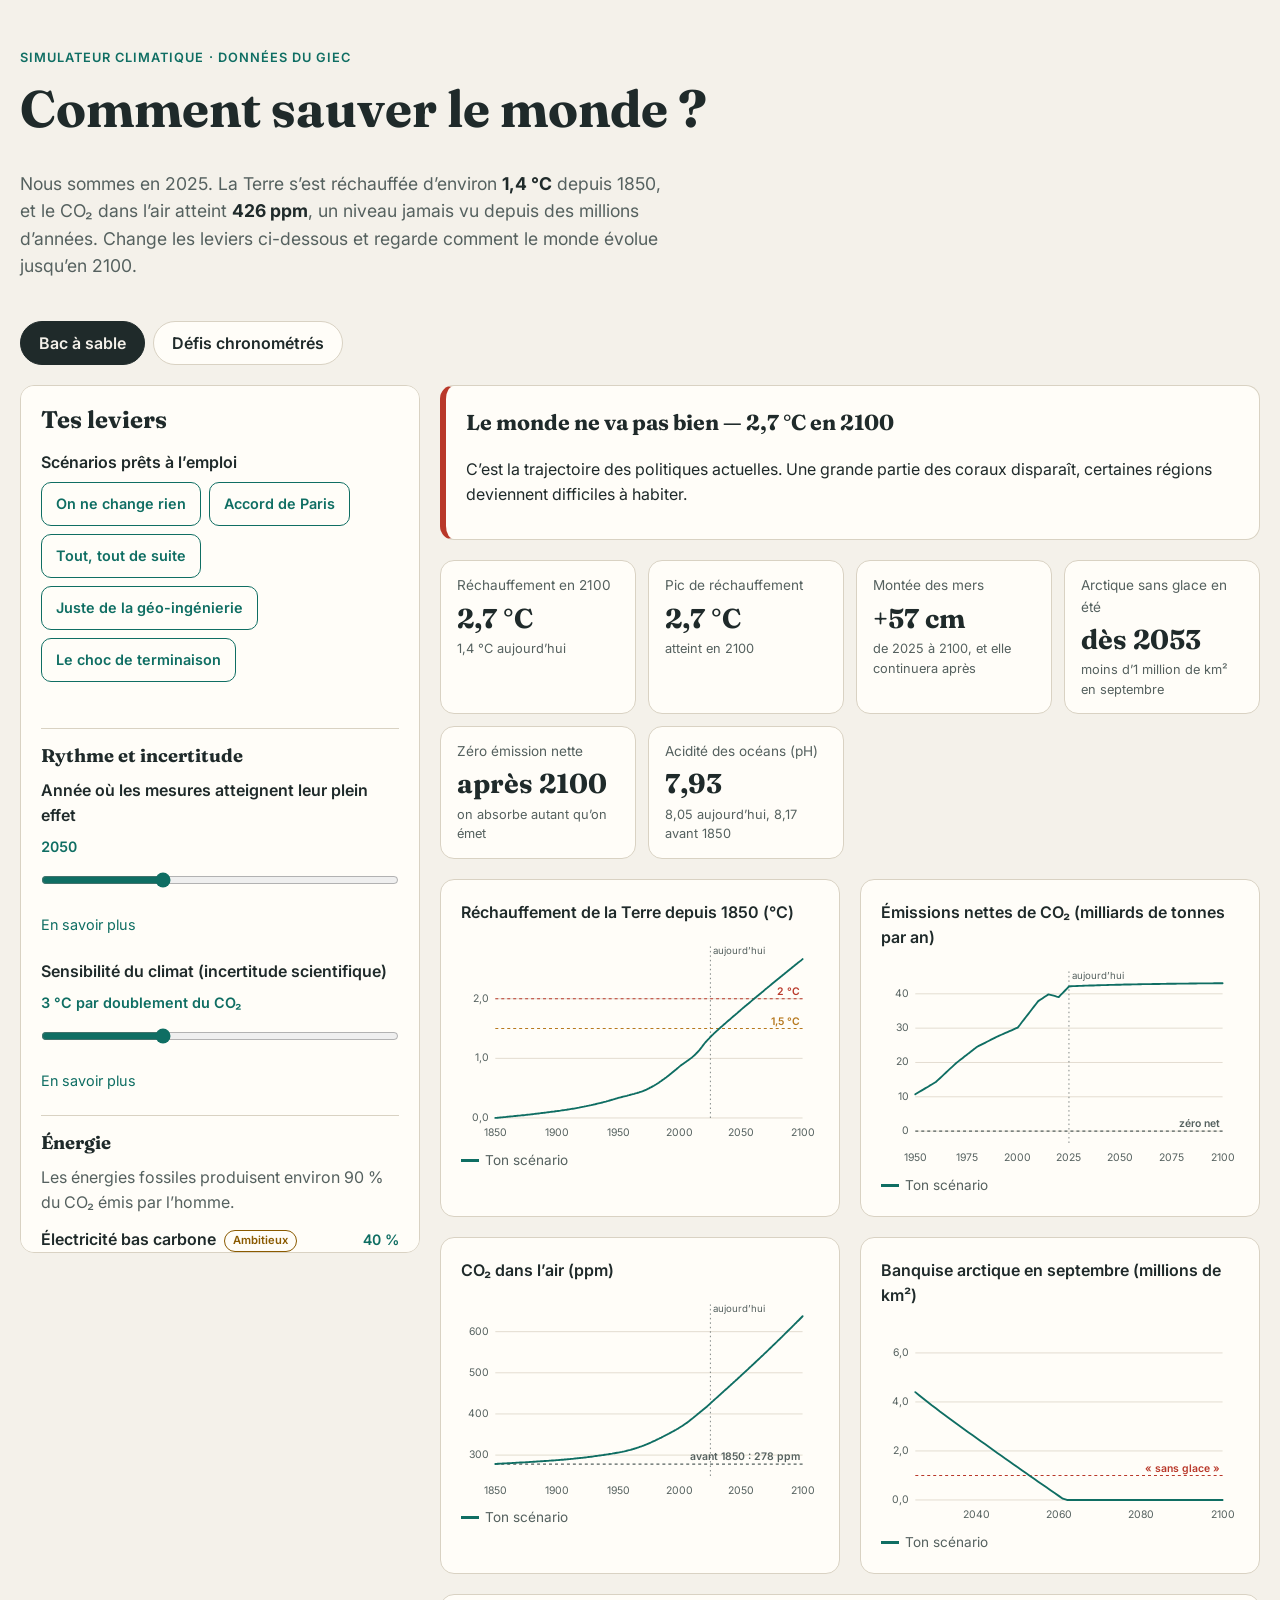
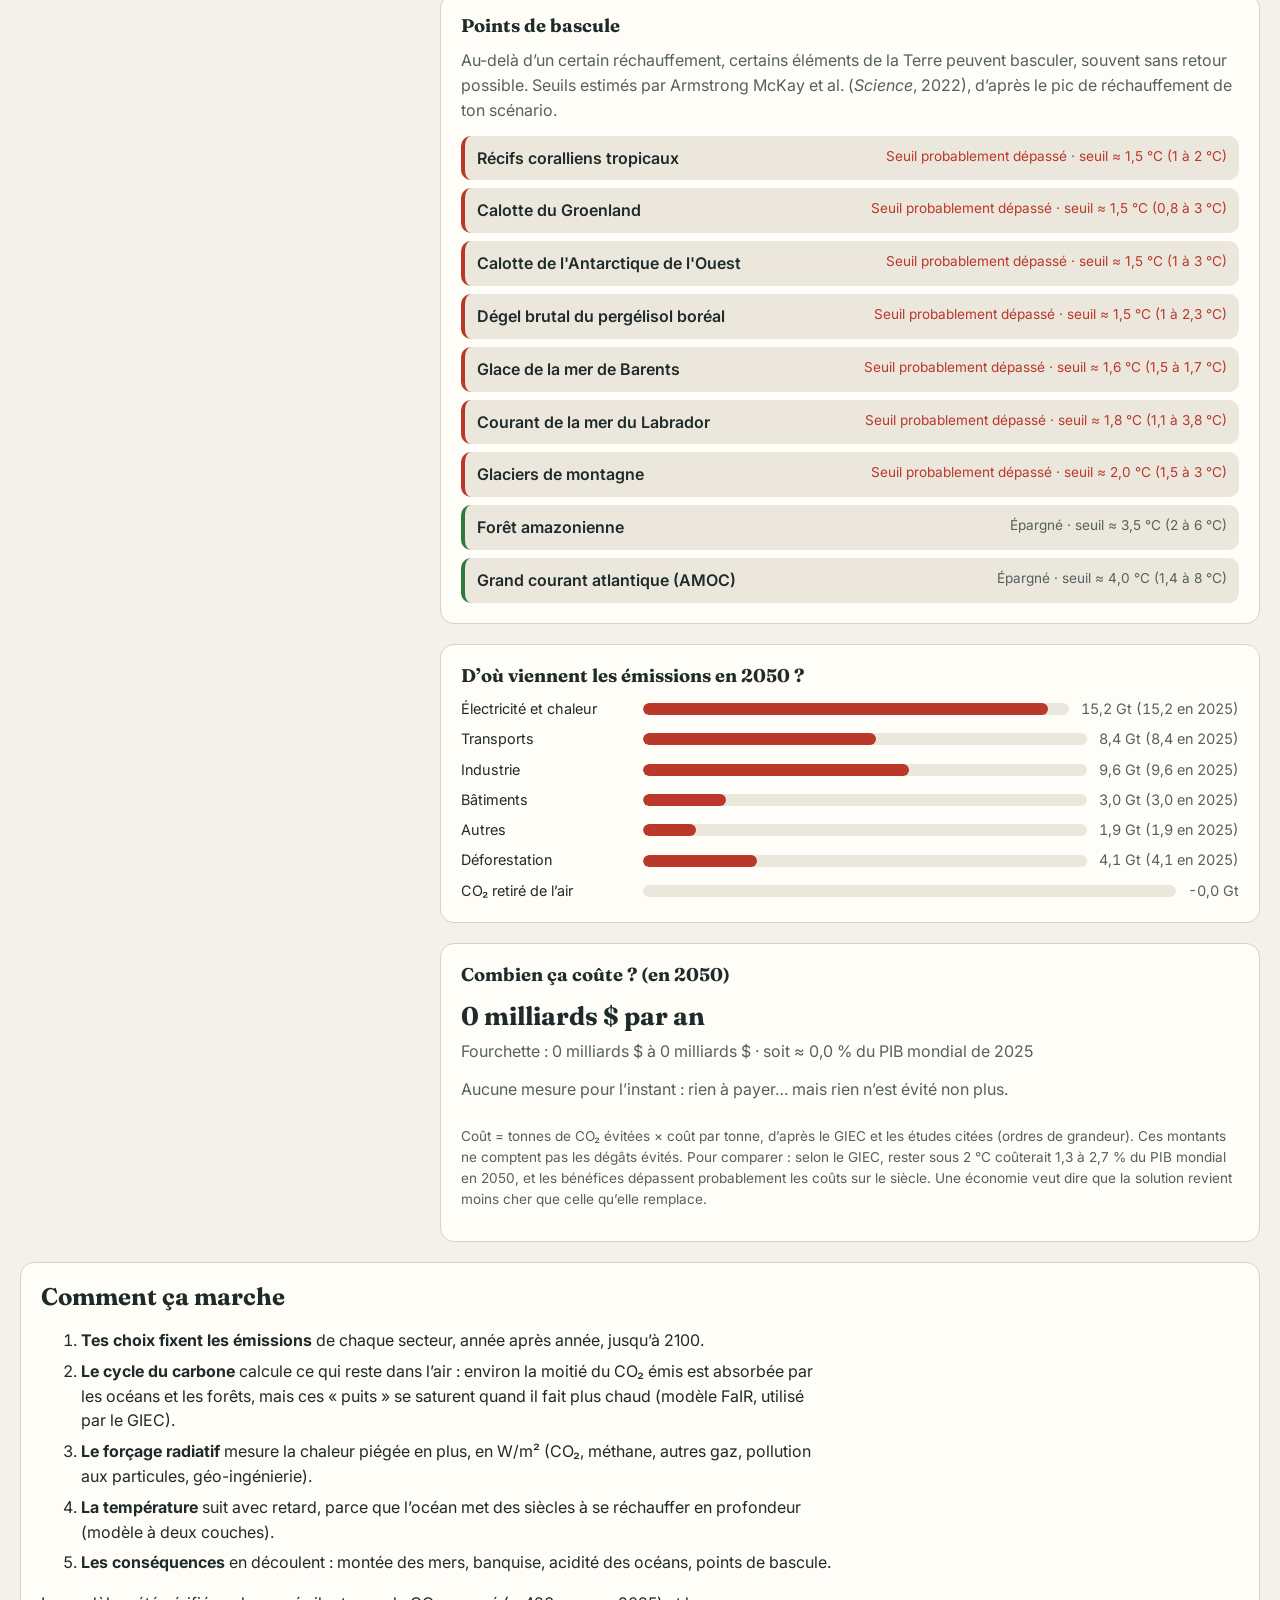
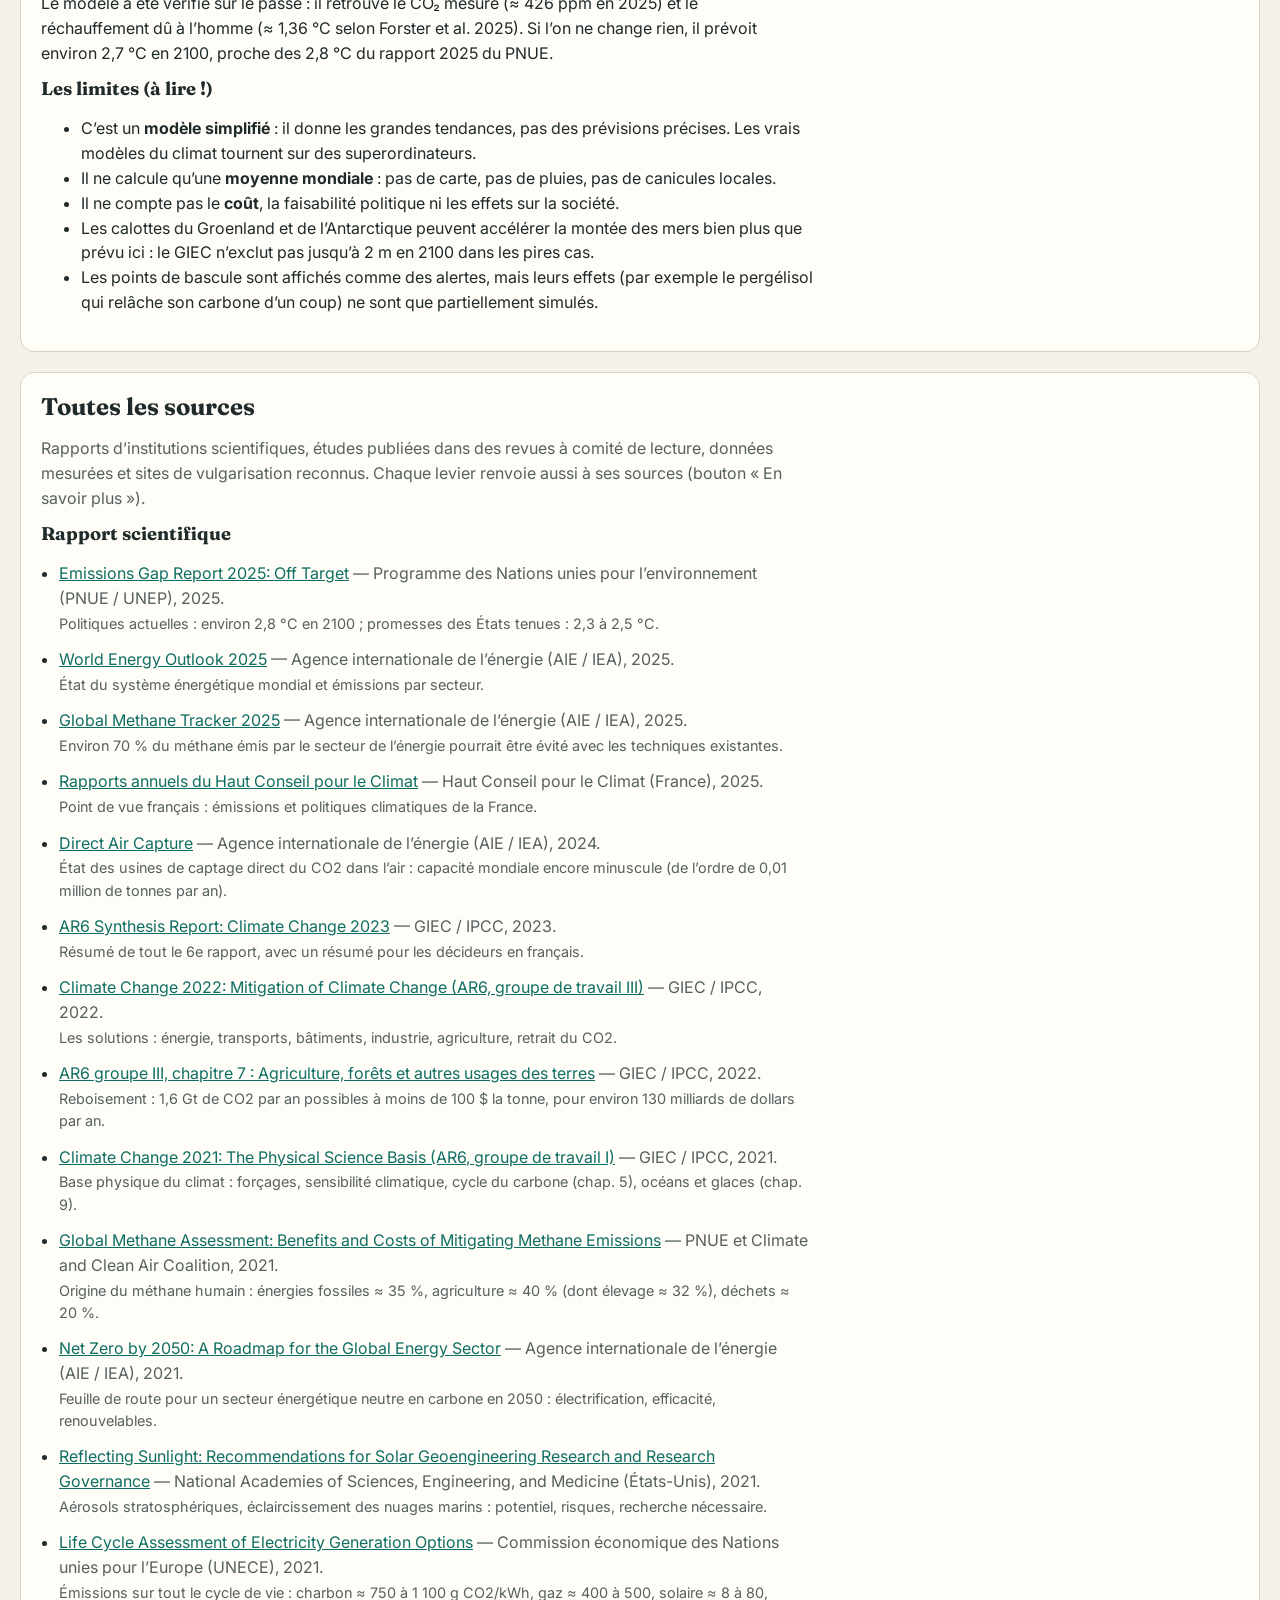
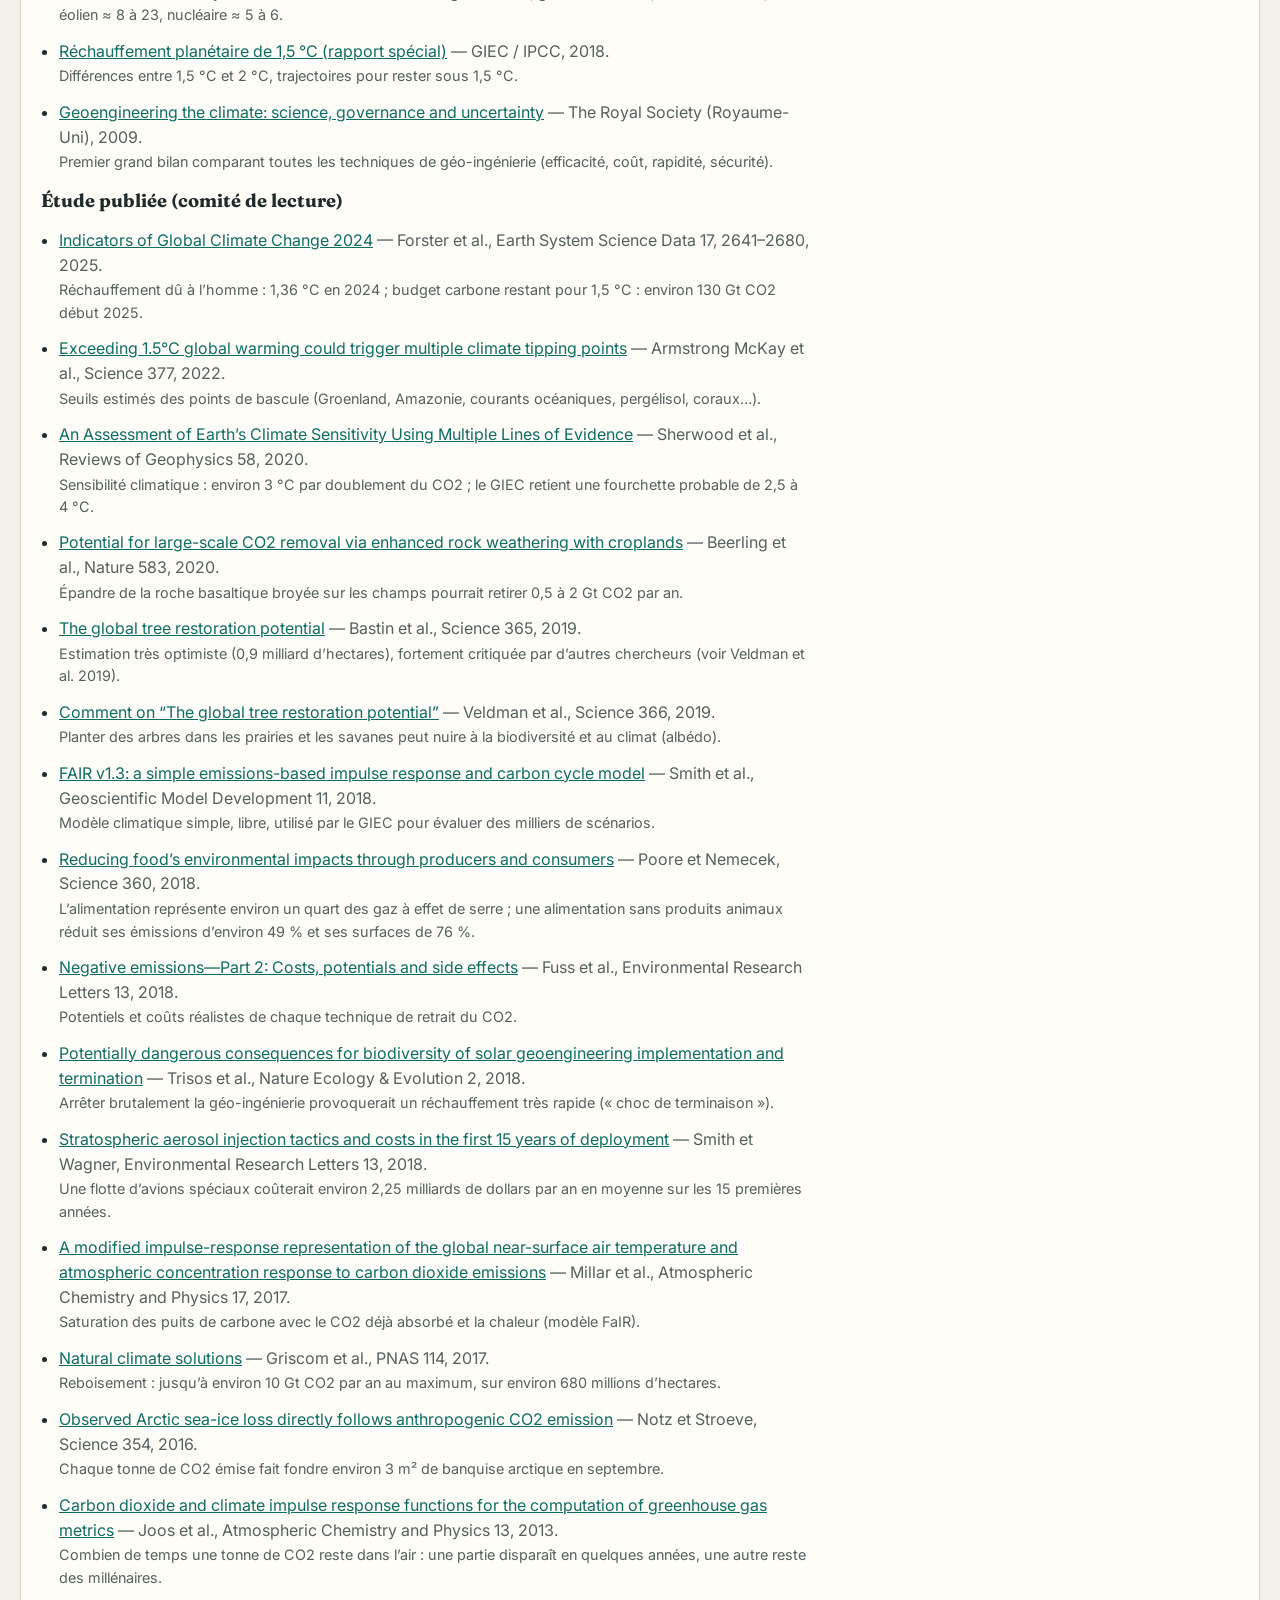
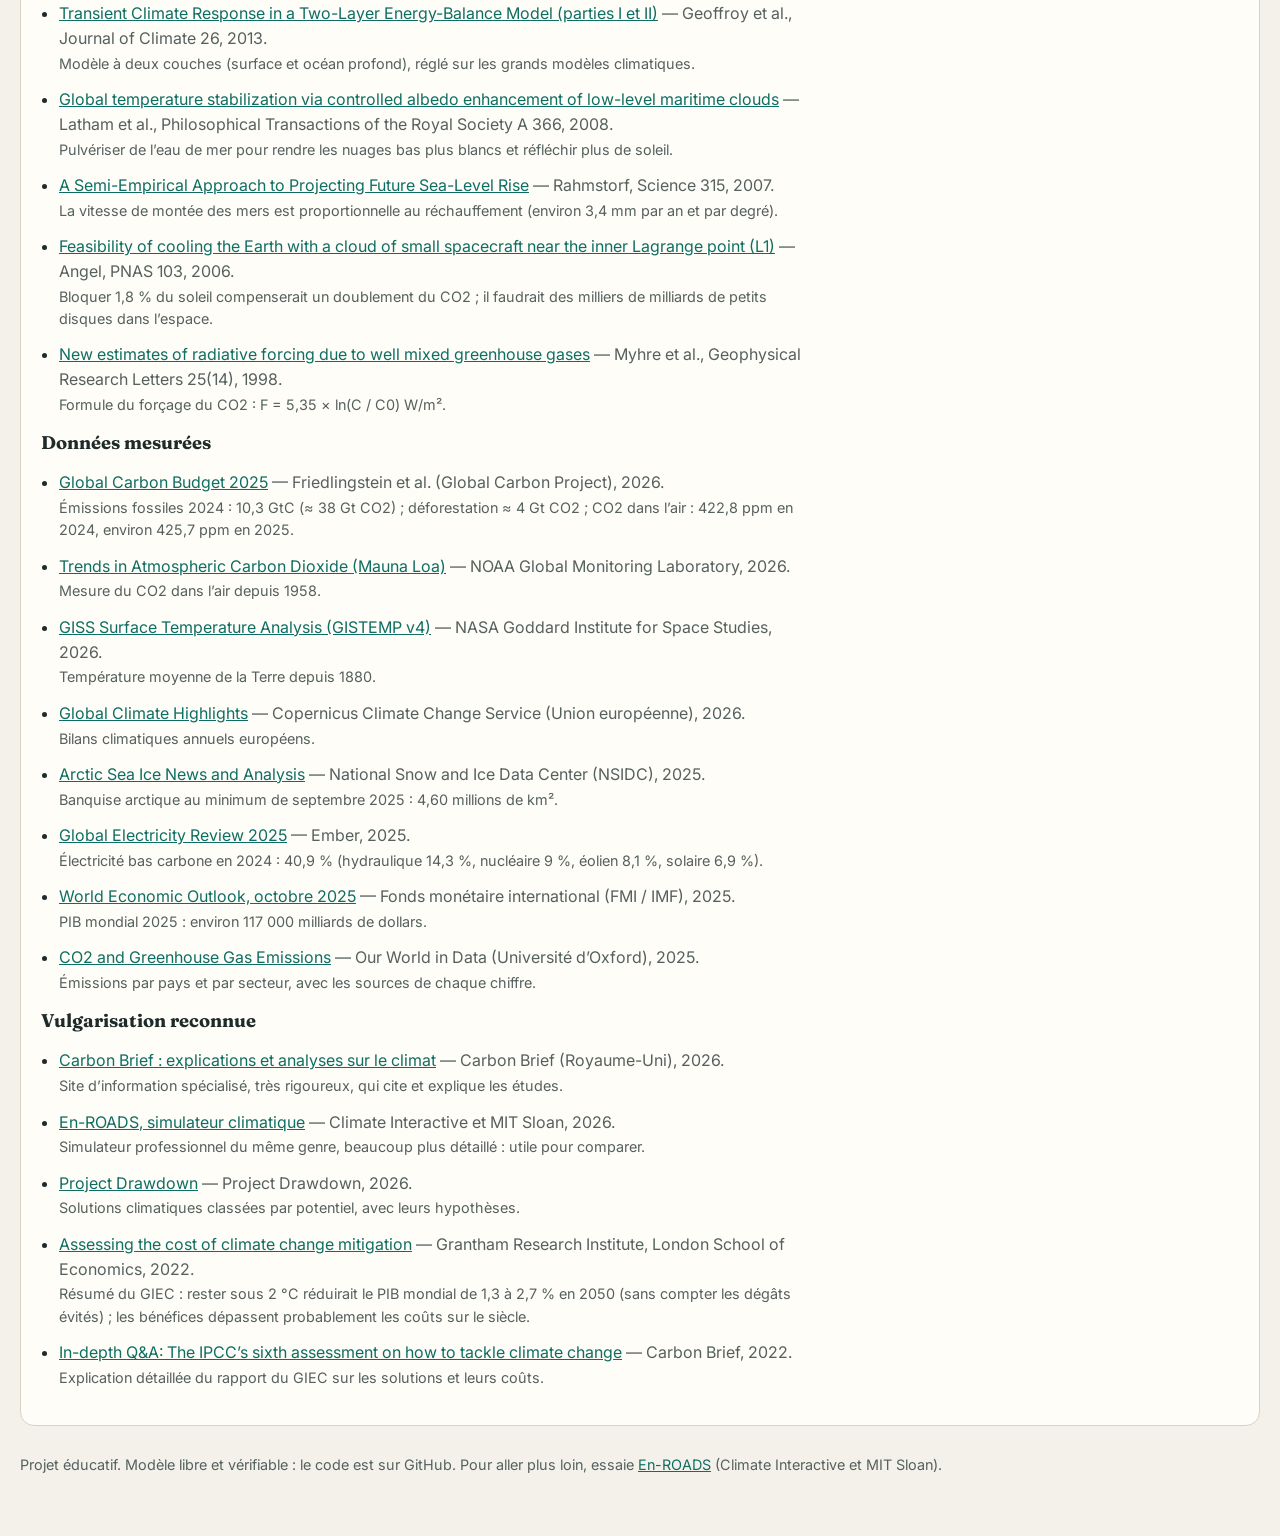
==== index.html @ 981f6de1 "Défis : budget à respecter et chrono compact en défilant Le bandeau du défi ne reste plus collé en h" ====
<!doctype html>
<html lang="fr">
<head>
  <meta charset="utf-8">
  <meta name="viewport" content="width=device-width, initial-scale=1">
  <title>Sauver le monde</title>
  <meta name="description" content="Un simulateur climatique basé sur les données du GIEC : change les leviers écologiques et regarde comment le monde évolue jusqu'en 2100.">
  <link rel="preconnect" href="https://fonts.googleapis.com">
  <link rel="preconnect" href="https://fonts.gstatic.com" crossorigin>
  <link href="https://fonts.googleapis.com/css2?family=Fraunces:opsz,wght@9..144,500;9..144,700&family=Inter:wght@400;500;600&display=swap" rel="stylesheet">
  <link rel="stylesheet" href="css/style.css">
</head>
<body>
  <header class="hero">
    <div class="wrap">
      <p class="eyebrow">Simulateur climatique · données du GIEC</p>
      <h1>Comment sauver le monde ?</h1>
      <p class="lede">
        Nous sommes en 2025. La Terre s’est réchauffée d’environ <strong>1,4 °C</strong> depuis 1850, et le CO₂ dans l’air
        atteint <strong>426 ppm</strong>, un niveau jamais vu depuis des millions d’années.
        Change les leviers ci-dessous et regarde comment le monde évolue jusqu’en 2100.
      </p>
    </div>
  </header>

  <!-- Choix du mode : bac à sable (libre) ou défis chronométrés -->
  <nav class="wrap mode-switch" aria-label="Mode de jeu">
    <button type="button" id="mode-sandbox" class="mode-button" aria-pressed="true">Bac à sable</button>
    <button type="button" id="mode-challenge" class="mode-button" aria-pressed="false">Défis chronométrés</button>
  </nav>

  <section id="challenge-list" class="wrap challenge-list" aria-labelledby="challenge-list-title" hidden>
    <h2 id="challenge-list-title">Choisis un défi</h2>
    <p class="muted">
      Règle les leviers pour atteindre l’objectif avant la fin du chrono, sans dépasser le budget, puis appuie sur
      « Valider mon plan ». Tout pousser au maximum coûte trop cher : choisis les mesures les plus efficaces pour leur prix.
      ★ objectif atteint · ★ plus de la moitié du temps restant · ★ plan très économe.
    </p>
    <ul id="challenge-cards" class="challenge-cards"></ul>
  </section>

  <section id="challenge-bar" class="wrap challenge-bar panel" aria-labelledby="challenge-name" hidden>
    <div class="challenge-bar-head">
      <div>
        <h2 id="challenge-name"></h2>
        <p id="challenge-pitch" class="muted"></p>
      </div>
      <p class="challenge-timer-box">
        <span class="visually-hidden">Temps restant :</span>
        <span id="challenge-timer" class="challenge-timer" role="timer">0:00</span>
      </p>
    </div>
    <ul id="challenge-goals" class="challenge-goals" aria-live="polite"></ul>
    <p id="challenge-levers" class="muted"></p>
    <p id="challenge-feedback" class="challenge-feedback" aria-live="polite"></p>
    <div class="challenge-actions">
      <button type="button" id="challenge-validate" class="button">Valider mon plan</button>
      <button type="button" id="challenge-retry" class="button" hidden>Rejouer</button>
      <button type="button" id="challenge-quit" class="button secondary inline">Abandonner</button>
    </div>
  </section>

  <button type="button" id="challenge-clock" class="challenge-clock" hidden>
    <span class="visually-hidden">Temps restant (revenir au défi) : </span><span id="challenge-clock-time">0:00</span>
  </button>

  <main class="wrap layout">
    <!-- Colonne de gauche : les leviers -->
    <section class="panel levers" aria-labelledby="levers-title">
      <h2 id="levers-title">Tes leviers</h2>

      <div class="presets" role="group" aria-label="Scénarios prêts à l’emploi">
        <p class="presets-title">Scénarios prêts à l’emploi</p>
        <div id="presets" class="preset-list"></div>
        <p id="preset-description" class="preset-description" aria-live="polite"></p>
      </div>

      <div id="global-levers" class="lever-group"></div>
      <div id="lever-groups"></div>

      <div class="lever-group">
        <label class="checkbox">
          <input type="checkbox" id="geo-stop">
          <span>Arrêt brutal de la géo-ingénierie en <strong>2070</strong> (guerre, crise, manque d’argent…)</span>
        </label>
      </div>

      <button type="button" id="reset" class="button secondary">Tout remettre à zéro</button>
      <button type="button" id="share" class="button secondary">Copier le lien de ce scénario</button>
      <p id="share-status" class="share-status" aria-live="polite"></p>
    </section>

    <!-- Colonne de droite : les résultats -->
    <section class="results" aria-labelledby="results-title">
      <h2 id="results-title" class="visually-hidden">Résultats</h2>

      <div id="verdict" class="verdict panel" aria-live="polite"></div>

      <div id="stats" class="stats"></div>

      <div class="charts">
        <figure class="panel chart">
          <figcaption>Réchauffement de la Terre depuis 1850 (°C)</figcaption>
          <div id="chart-temperature"></div>
        </figure>
        <figure class="panel chart">
          <figcaption>Émissions nettes de CO₂ (milliards de tonnes par an)</figcaption>
          <div id="chart-emissions"></div>
        </figure>
        <figure class="panel chart">
          <figcaption>CO₂ dans l’air (ppm)</figcaption>
          <div id="chart-co2"></div>
        </figure>
        <figure class="panel chart">
          <figcaption>Banquise arctique en septembre (millions de km²)</figcaption>
          <div id="chart-ice"></div>
        </figure>
      </div>

      <section class="panel" aria-labelledby="tipping-title">
        <h3 id="tipping-title">Points de bascule</h3>
        <p class="muted">
          Au-delà d’un certain réchauffement, certains éléments de la Terre peuvent basculer, souvent sans retour possible.
          Seuils estimés par Armstrong McKay et al. (<em>Science</em>, 2022), d’après le pic de réchauffement de ton scénario.
        </p>
        <ul id="tipping" class="tipping"></ul>
      </section>

      <section class="panel" aria-labelledby="sectors-title">
        <h3 id="sectors-title">D’où viennent les émissions en 2050 ?</h3>
        <div id="sectors" class="sectors"></div>
      </section>

      <section class="panel" aria-labelledby="costs-title">
        <h3 id="costs-title">Combien ça coûte ? (en 2050)</h3>
        <p class="cost-total" id="cost-total" aria-live="polite"></p>
        <p class="muted" id="cost-range"></p>
        <div id="cost-items" class="sectors"></div>
        <p class="muted cost-context">
          Coût = tonnes de CO₂ évitées × coût par tonne, d’après le GIEC et les études citées (ordres de grandeur).
          Ces montants ne comptent pas les dégâts évités. Pour comparer : selon le GIEC, rester sous 2 °C coûterait
          1,3 à 2,7 % du PIB mondial en 2050, et les bénéfices dépassent probablement les coûts sur le siècle.
          Une économie veut dire que la solution revient moins cher que celle qu’elle remplace.
        </p>
      </section>
    </section>
  </main>

  <section class="wrap panel prose" aria-labelledby="how-title">
    <h2 id="how-title">Comment ça marche</h2>
    <ol class="steps">
      <li><strong>Tes choix fixent les émissions</strong> de chaque secteur, année après année, jusqu’à 2100.</li>
      <li><strong>Le cycle du carbone</strong> calcule ce qui reste dans l’air : environ la moitié du CO₂ émis est absorbée par les océans et les forêts, mais ces « puits » se saturent quand il fait plus chaud (modèle FaIR, utilisé par le GIEC).</li>
      <li><strong>Le forçage radiatif</strong> mesure la chaleur piégée en plus, en W/m² (CO₂, méthane, autres gaz, pollution aux particules, géo-ingénierie).</li>
      <li><strong>La température</strong> suit avec retard, parce que l’océan met des siècles à se réchauffer en profondeur (modèle à deux couches).</li>
      <li><strong>Les conséquences</strong> en découlent : montée des mers, banquise, acidité des océans, points de bascule.</li>
    </ol>
    <p>
      Le modèle a été vérifié sur le passé : il retrouve le CO₂ mesuré (≈ 426 ppm en 2025) et le réchauffement dû à l’homme
      (≈ 1,36 °C selon Forster et al. 2025). Si l’on ne change rien, il prévoit environ 2,7 °C en 2100, proche des 2,8 °C du
      rapport 2025 du PNUE.
    </p>

    <h3>Les limites (à lire !)</h3>
    <ul>
      <li>C’est un <strong>modèle simplifié</strong> : il donne les grandes tendances, pas des prévisions précises. Les vrais modèles du climat tournent sur des superordinateurs.</li>
      <li>Il ne calcule qu’une <strong>moyenne mondiale</strong> : pas de carte, pas de pluies, pas de canicules locales.</li>
      <li>Il ne compte pas le <strong>coût</strong>, la faisabilité politique ni les effets sur la société.</li>
      <li>Les calottes du Groenland et de l’Antarctique peuvent accélérer la montée des mers bien plus que prévu ici : le GIEC n’exclut pas jusqu’à 2 m en 2100 dans les pires cas.</li>
      <li>Les points de bascule sont affichés comme des alertes, mais leurs effets (par exemple le pergélisol qui relâche son carbone d’un coup) ne sont que partiellement simulés.</li>
    </ul>
  </section>

  <section class="wrap panel prose" aria-labelledby="sources-title">
    <h2 id="sources-title">Toutes les sources</h2>
    <p class="muted">
      Rapports d’institutions scientifiques, études publiées dans des revues à comité de lecture, données mesurées
      et sites de vulgarisation reconnus. Chaque levier renvoie aussi à ses sources (bouton « En savoir plus »).
    </p>
    <div id="sources"></div>
  </section>

  <footer class="wrap footer">
    <p>Projet éducatif. Modèle libre et vérifiable : le code est sur GitHub. Pour aller plus loin, essaie <a href="https://www.climateinteractive.org/en-roads/">En-ROADS</a> (Climate Interactive et MIT Sloan).</p>
  </footer>

  <!-- Bandeau du résultat, visible en bas de l'écran sur téléphone -->
  <div class="mini-result" aria-hidden="true">
    <span>En 2100 : <strong id="mini-temperature">–</strong></span>
    <a href="#results-title">Voir les résultats</a>
  </div>

  <dialog id="challenge-dialog" class="challenge-dialog" aria-labelledby="dialog-title">
    <h2 id="dialog-title"></h2>
    <p id="dialog-stars" class="dialog-stars"></p>
    <p id="dialog-summary"></p>
    <ul id="dialog-reasons" class="dialog-reasons"></ul>
    <p class="dialog-lesson-title">Ce qu’il faut retenir</p>
    <p id="dialog-lesson" class="fact"></p>
    <div class="challenge-actions">
      <button type="button" id="dialog-retry" class="button">Rejouer</button>
      <button type="button" id="dialog-solution" class="button secondary inline">Voir une solution</button>
      <button type="button" id="dialog-other" class="button secondary inline">Autre défi</button>
    </div>
  </dialog>

  <script src="js/sources.js"></script>
  <script src="js/levers.js"></script>
  <script src="js/model.js"></script>
  <script src="js/costs.js"></script>
  <script src="js/charts.js"></script>
  <script src="js/app.js"></script>
  <script src="js/challenges.js"></script>
  <script src="js/challenge-ui.js"></script>
</body>
</html>
---- css/style.css ----
/* Couleurs : thème clair par défaut, thème sombre automatique. */
:root {
  --bg: #f4f1ea;
  --surface: #fffdf8;
  --surface-2: #ece7dc;
  --ink: #1f2a2a;
  --ink-2: #55615f;
  --line: #d9d2c3;
  --accent: #0f6e63;
  --accent-ink: #ffffff;
  --warn: #b7791f;
  --danger: #b9382a;
  --good: #2f7a3e;
  --chart-scenario: #0f6e63;
  --chart-baseline: #b9382a;
  --badge-realiste: #2f7a3e;
  --badge-ambitieux: #8a5a00;
  --badge-extravagant: #8b3aa8;
  --radius: 14px;
  color-scheme: light;
}

@media (prefers-color-scheme: dark) {
  :root {
    --bg: #121817;
    --surface: #1b2322;
    --surface-2: #24302e;
    --ink: #e8ece9;
    --ink-2: #a3b0ad;
    --line: #33413f;
    --accent: #4fc2b0;
    --accent-ink: #0b1514;
    --warn: #e6b450;
    --danger: #f07a6a;
    --good: #7fcf8c;
    --chart-scenario: #4fc2b0;
    --chart-baseline: #f07a6a;
    --badge-realiste: #7fcf8c;
    --badge-ambitieux: #e6b450;
    --badge-extravagant: #d29bf0;
    color-scheme: dark;
  }
}

* { box-sizing: border-box; }

body {
  margin: 0;
  background: var(--bg);
  color: var(--ink);
  font: 16px/1.55 Inter, system-ui, -apple-system, 'Segoe UI', sans-serif;
}

h1, h2, h3 { font-family: Fraunces, Georgia, serif; line-height: 1.2; margin: 0 0 0.6em; }
h1 { font-size: clamp(2rem, 5vw, 3.2rem); }
h2 { font-size: 1.5rem; }
h3 { font-size: 1.15rem; }
p { margin: 0 0 0.8em; }
a { color: var(--accent); }
a:focus-visible, button:focus-visible, input:focus-visible, summary:focus-visible {
  outline: 3px solid var(--accent);
  outline-offset: 2px;
}

.wrap { width: min(1240px, 100% - 32px); margin-inline: auto; }
.muted { color: var(--ink-2); }
.visually-hidden {
  position: absolute; width: 1px; height: 1px; overflow: hidden;
  clip: rect(0 0 0 0); white-space: nowrap;
}

.panel {
  background: var(--surface);
  border: 1px solid var(--line);
  border-radius: var(--radius);
  padding: 20px;
}

/* En-tête */
.hero { padding: 48px 0 28px; }
.eyebrow {
  text-transform: uppercase; letter-spacing: 0.08em; font-size: 0.8rem;
  font-weight: 600; color: var(--accent);
}
.lede { max-width: 60ch; font-size: 1.1rem; color: var(--ink-2); }
.lede strong { color: var(--ink); }

/* Mise en page en deux colonnes */
.layout {
  display: grid;
  grid-template-columns: minmax(300px, 400px) 1fr;
  gap: 20px;
  align-items: start;
}
@media (max-width: 900px) {
  .layout { grid-template-columns: 1fr; }
}

.results { display: grid; gap: 20px; min-width: 0; }

/* Leviers */
.levers { position: sticky; top: 16px; max-height: calc(100vh - 32px); overflow-y: auto; }
@media (max-width: 900px) {
  .levers { position: static; max-height: none; }
}
.lever-group { border-top: 1px solid var(--line); padding-top: 16px; margin-top: 16px; }
.lever { margin-bottom: 18px; }
.lever-head { display: flex; justify-content: space-between; gap: 8px; align-items: baseline; flex-wrap: wrap; }
.lever-head label { font-weight: 600; }
.lever-value { font-variant-numeric: tabular-nums; color: var(--accent); font-weight: 600; font-size: 0.9rem; }
input[type='range'] { width: 100%; accent-color: var(--accent); min-height: 44px; margin: 0; }
details { font-size: 0.9rem; color: var(--ink-2); }
summary { cursor: pointer; color: var(--accent); min-height: 32px; display: flex; align-items: center; }
.fact { border-left: 3px solid var(--accent); padding-left: 10px; color: var(--ink); }

.badge {
  display: inline-block; margin-left: 8px; padding: 1px 8px; border-radius: 99px;
  font-size: 0.7rem; font-weight: 600; vertical-align: middle;
  border: 1px solid currentColor;
}
.badge-realiste { color: var(--badge-realiste); }
.badge-ambitieux { color: var(--badge-ambitieux); }
.badge-extravagant { color: var(--badge-extravagant); }

.checkbox { display: flex; gap: 10px; align-items: flex-start; cursor: pointer; min-height: 44px; }
.checkbox input { width: 20px; height: 20px; margin-top: 2px; accent-color: var(--danger); }

/* Boutons */
.button {
  font: inherit; font-weight: 600; cursor: pointer;
  min-height: 44px; padding: 8px 14px; border-radius: 10px;
  border: 1px solid var(--accent); background: var(--accent); color: var(--accent-ink);
}
.button.secondary { background: transparent; color: var(--accent); width: 100%; margin-top: 10px; }
.presets-title { font-weight: 600; margin-bottom: 8px; }
.preset-list { display: flex; flex-wrap: wrap; gap: 8px; }
.preset { background: transparent; color: var(--accent); font-size: 0.9rem; }
.preset[aria-pressed='true'] { background: var(--accent); color: var(--accent-ink); }
.preset-description { font-size: 0.9rem; color: var(--ink-2); margin-top: 8px; min-height: 1.5em; }
.share-status { font-size: 0.9rem; color: var(--good); min-height: 1.5em; margin-top: 6px; }

/* Verdict */
.verdict { border-left-width: 6px; }
.verdict-title { font-family: Fraunces, Georgia, serif; font-size: 1.35rem; font-weight: 700; }
.verdict-great, .verdict-good { border-left-color: var(--good); }
.verdict-medium { border-left-color: var(--warn); }
.verdict-bad, .verdict-terrible { border-left-color: var(--danger); }
.warning { color: var(--danger); font-weight: 500; }

/* Chiffres clés */
.stats { display: grid; grid-template-columns: repeat(auto-fit, minmax(170px, 1fr)); gap: 12px; }
.stat { padding: 14px 16px; }
.stat p { margin: 0; }
.stat-label { font-size: 0.85rem; color: var(--ink-2); }
.stat-value { font-family: Fraunces, Georgia, serif; font-size: 1.7rem; font-weight: 700; font-variant-numeric: tabular-nums; }
.stat-hint { font-size: 0.8rem; color: var(--ink-2); }

/* Graphiques */
.charts { display: grid; grid-template-columns: repeat(auto-fit, minmax(320px, 1fr)); gap: 20px; }
.chart { margin: 0; min-width: 0; }
.chart figcaption { font-weight: 600; margin-bottom: 8px; }
.chart-svg { width: 100%; height: auto; display: block; }
.chart-grid { stroke: var(--line); stroke-width: 1; }
.chart-tick { fill: var(--ink-2); font-size: 14px; font-family: Inter, system-ui, sans-serif; }
.chart-marker { stroke: var(--ink-2); stroke-dasharray: 2 4; }
.chart-marker-label { fill: var(--ink-2); font-size: 13px; font-family: Inter, system-ui, sans-serif; }
.chart-ref { stroke: var(--ink-2); stroke-dasharray: 4 4; stroke-width: 1.5; }
.chart-ref-label { fill: var(--ink-2); font-size: 14px; font-weight: 600; font-family: Inter, system-ui, sans-serif; }
.chart-legend { list-style: none; padding: 0; margin: 8px 0 0; display: flex; gap: 16px; font-size: 0.85rem; color: var(--ink-2); flex-wrap: wrap; }
.chart-legend li { display: flex; align-items: center; gap: 6px; }
.chart-swatch { width: 18px; height: 0; border-top: 3px solid var(--swatch); }
.chart-swatch.dashed { border-top-style: dashed; }

/* Points de bascule */
.tipping { list-style: none; padding: 0; margin: 0; display: grid; gap: 8px; }
.tipping li {
  display: flex; justify-content: space-between; gap: 12px; flex-wrap: wrap;
  padding: 10px 12px; border-radius: 10px; background: var(--surface-2);
  border-left: 4px solid var(--good);
}
.tipping li.crossed { border-left-color: var(--danger); }
.tp-name { font-weight: 600; }
.tp-info { font-size: 0.85rem; color: var(--ink-2); }
.tipping li.crossed .tp-info { color: var(--danger); }

/* Émissions par secteur */
.sectors { display: grid; gap: 8px; }
.sector { display: grid; grid-template-columns: 170px 1fr auto; gap: 12px; align-items: center; font-size: 0.9rem; }
.sector-bar { height: 12px; border-radius: 6px; background: var(--surface-2); position: relative; overflow: hidden; }
.sector-bar::after {
  content: ''; position: absolute; inset: 0 auto 0 0; width: var(--size);
  background: var(--danger); border-radius: 6px;
}
.sector-bar.negative::after { background: var(--good); }
.sector-bar.cost::after { background: var(--warn); }
.sector-bar.cost.negative::after { background: var(--good); }
.lever-cost { font-size: 0.85rem; color: var(--badge-ambitieux); margin: 2px 0 0; min-height: 0; }
.lever-cost:empty { display: none; }
.lever-cost.saving { color: var(--good); }
.cost-title { font-weight: 600; color: var(--ink); margin-top: 12px; margin-bottom: 4px; }
.cost-total { font-family: Fraunces, Georgia, serif; font-size: 1.6rem; font-weight: 700; margin-bottom: 2px; }
.cost-context { font-size: 0.85rem; margin-top: 12px; }
.sector-value { font-variant-numeric: tabular-nums; color: var(--ink-2); }
@media (max-width: 560px) {
  .sector { grid-template-columns: 1fr; gap: 4px; }
}

/* Textes longs */
.prose { margin-top: 20px; }
.prose > p, .prose li { max-width: 75ch; }
.steps li { margin-bottom: 6px; }
.source-list { padding-left: 18px; }
.source-list li { margin-bottom: 12px; }
.source-note { font-size: 0.9rem; color: var(--ink-2); margin: 2px 0 0; }
.source-links { padding-left: 18px; font-size: 0.85rem; }

.mini-result {
  display: none;
  position: fixed; left: 0; right: 0; bottom: 0; z-index: 10;
  padding: 10px 16px; background: var(--surface); border-top: 1px solid var(--line);
  box-shadow: 0 -4px 16px rgb(0 0 0 / 0.08);
  justify-content: space-between; align-items: center; gap: 12px; font-size: 0.95rem;
}
.mini-result strong { font-family: Fraunces, Georgia, serif; font-size: 1.3rem; }
.mini-result a { white-space: nowrap; min-height: 44px; display: inline-flex; align-items: center; }
@media (max-width: 900px) {
  .mini-result { display: flex; }
  body { padding-bottom: 72px; }
}

/* Mode défi */
.mode-switch { display: flex; gap: 8px; margin-bottom: 20px; flex-wrap: wrap; }
.mode-button {
  font: inherit; font-weight: 600; cursor: pointer; min-height: 44px; padding: 8px 18px;
  border-radius: 99px; border: 1px solid var(--line); background: var(--surface); color: var(--ink);
}
.mode-button[aria-pressed='true'] { background: var(--ink); color: var(--bg); border-color: var(--ink); }

.challenge-list { margin-bottom: 20px; }
.challenge-cards {
  list-style: none; padding: 0; margin: 0;
  display: grid; grid-template-columns: repeat(auto-fit, minmax(240px, 1fr)); gap: 12px;
}
.challenge-card { display: flex; flex-direction: column; }
.challenge-card .button { margin-top: auto; }
.challenge-card-head { display: flex; justify-content: space-between; align-items: center; margin-bottom: 8px; }
.level { font-size: 0.75rem; font-weight: 600; padding: 2px 10px; border-radius: 99px; border: 1px solid currentColor; }
.level-1 { color: var(--good); }
.level-2 { color: var(--warn); }
.level-3 { color: var(--danger); }
.stars { color: var(--warn); letter-spacing: 2px; }

.challenge-bar { margin-bottom: 20px; border-width: 2px; border-color: var(--accent); }

/* Pastille du chrono, visible seulement quand le bandeau du défi est sorti de l'écran */
.challenge-clock {
  position: fixed; top: 12px; right: 16px; z-index: 20;
  padding: 6px 16px; border-radius: 99px; border: 2px solid var(--accent);
  background: var(--surface); box-shadow: 0 4px 14px rgb(0 0 0 / 0.15);
  font-family: Fraunces, Georgia, serif; font-size: 1.4rem; font-weight: 700;
  font-variant-numeric: tabular-nums; color: var(--accent); cursor: pointer;
  min-height: 44px; display: flex; align-items: center;
}
.challenge-clock[hidden] { display: none; }
.challenge-clock.urgent { color: var(--danger); border-color: var(--danger); }
.challenge-bar h2 { margin-bottom: 4px; }
.challenge-bar-head { display: flex; justify-content: space-between; gap: 16px; align-items: flex-start; }
.challenge-timer-box { margin: 0; }
.challenge-timer {
  font-family: Fraunces, Georgia, serif; font-size: 2.4rem; font-weight: 700;
  font-variant-numeric: tabular-nums; color: var(--accent);
}
.challenge-timer.urgent { color: var(--danger); }
.challenge-goals { list-style: none; padding: 0; margin: 8px 0; display: grid; gap: 4px; }
.challenge-goals li { display: flex; gap: 8px; align-items: baseline; }
.goal-mark { font-weight: 700; width: 1.2em; }
.challenge-goals .met .goal-mark { color: var(--good); }
.challenge-goals .unmet .goal-mark { color: var(--danger); }
.challenge-feedback { color: var(--warn); font-weight: 500; min-height: 1.5em; margin-bottom: 8px; }
.challenge-actions { display: flex; gap: 8px; flex-wrap: wrap; }
.button.secondary.inline { width: auto; margin-top: 0; }
.challenge-active .presets, .challenge-active #share, .challenge-active #share-status { display: none; }
@media (max-width: 560px) {
  .challenge-bar { padding: 12px 14px; }
  .challenge-bar #challenge-pitch, .challenge-bar #challenge-levers { display: none; }
  .challenge-timer { font-size: 1.8rem; }
  .challenge-goals { font-size: 0.9rem; }
}

.challenge-dialog {
  max-width: min(520px, calc(100% - 32px)); border: 1px solid var(--line); border-radius: var(--radius);
  background: var(--surface); color: var(--ink); padding: 24px;
}
.challenge-dialog::backdrop { background: rgb(0 0 0 / 0.5); }
.dialog-stars { font-size: 2.2rem; color: var(--warn); letter-spacing: 4px; margin: 0; }
.dialog-reasons { padding-left: 0; list-style: none; }
.dialog-lesson-title { font-weight: 600; margin-bottom: 4px; }
input[type='range']:disabled { opacity: 0.45; cursor: not-allowed; }

.footer { padding: 28px 0 48px; color: var(--ink-2); font-size: 0.9rem; }

/* En défi, le bandeau du chrono reste en haut : le panneau des leviers défile normalement. */
.challenge-active .levers { position: static; max-height: none; }
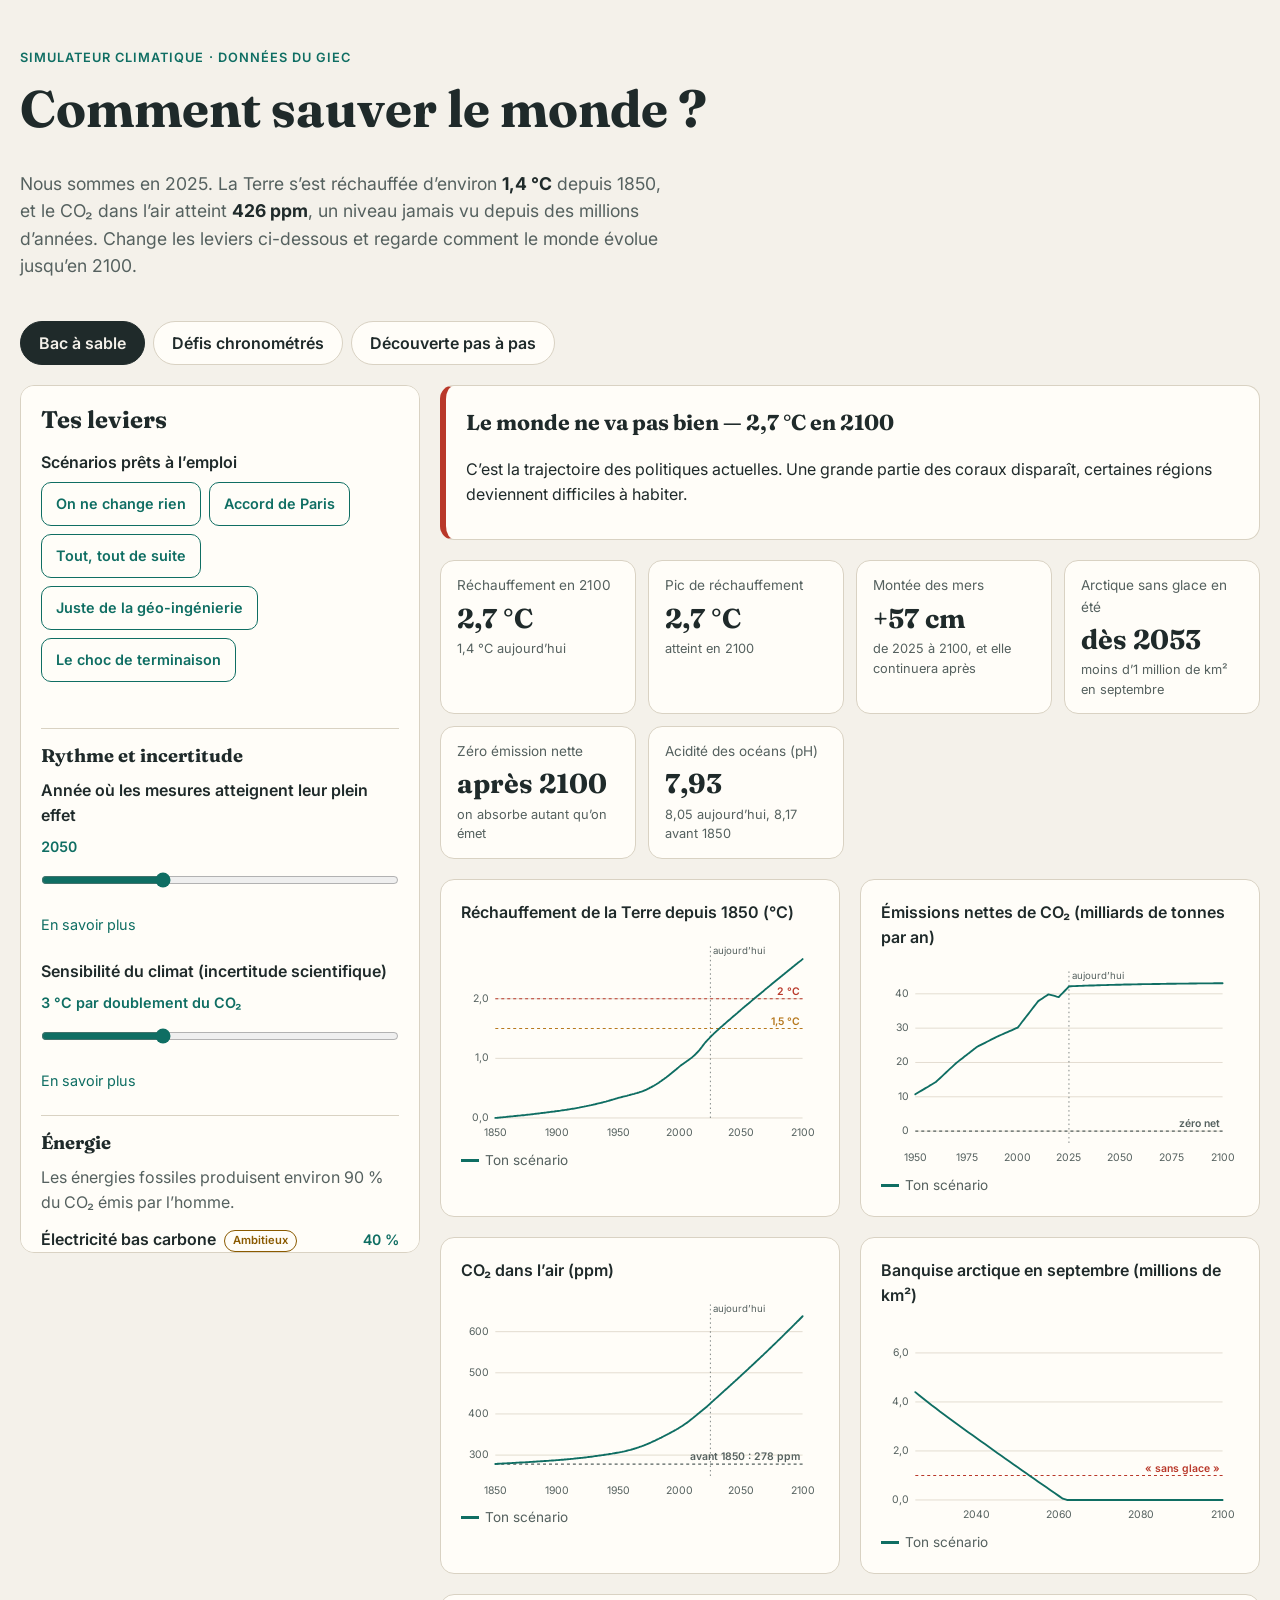
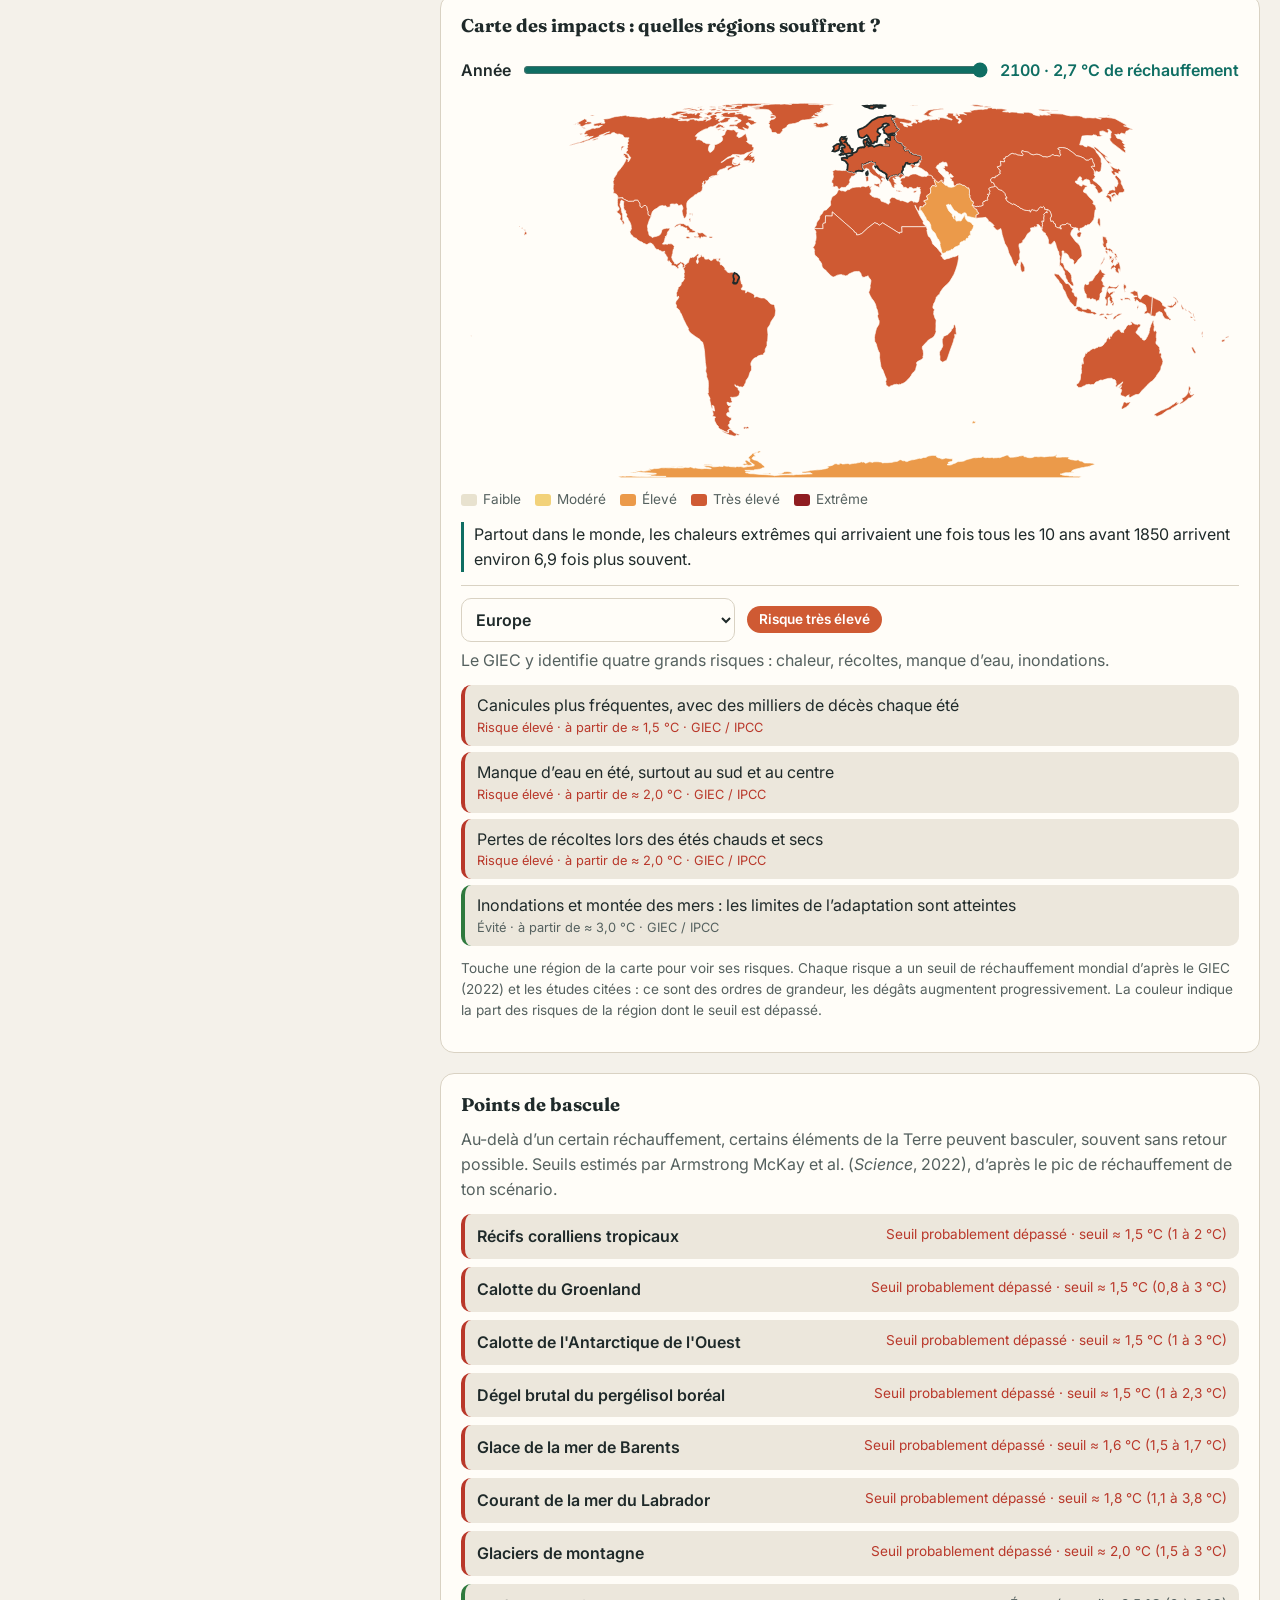
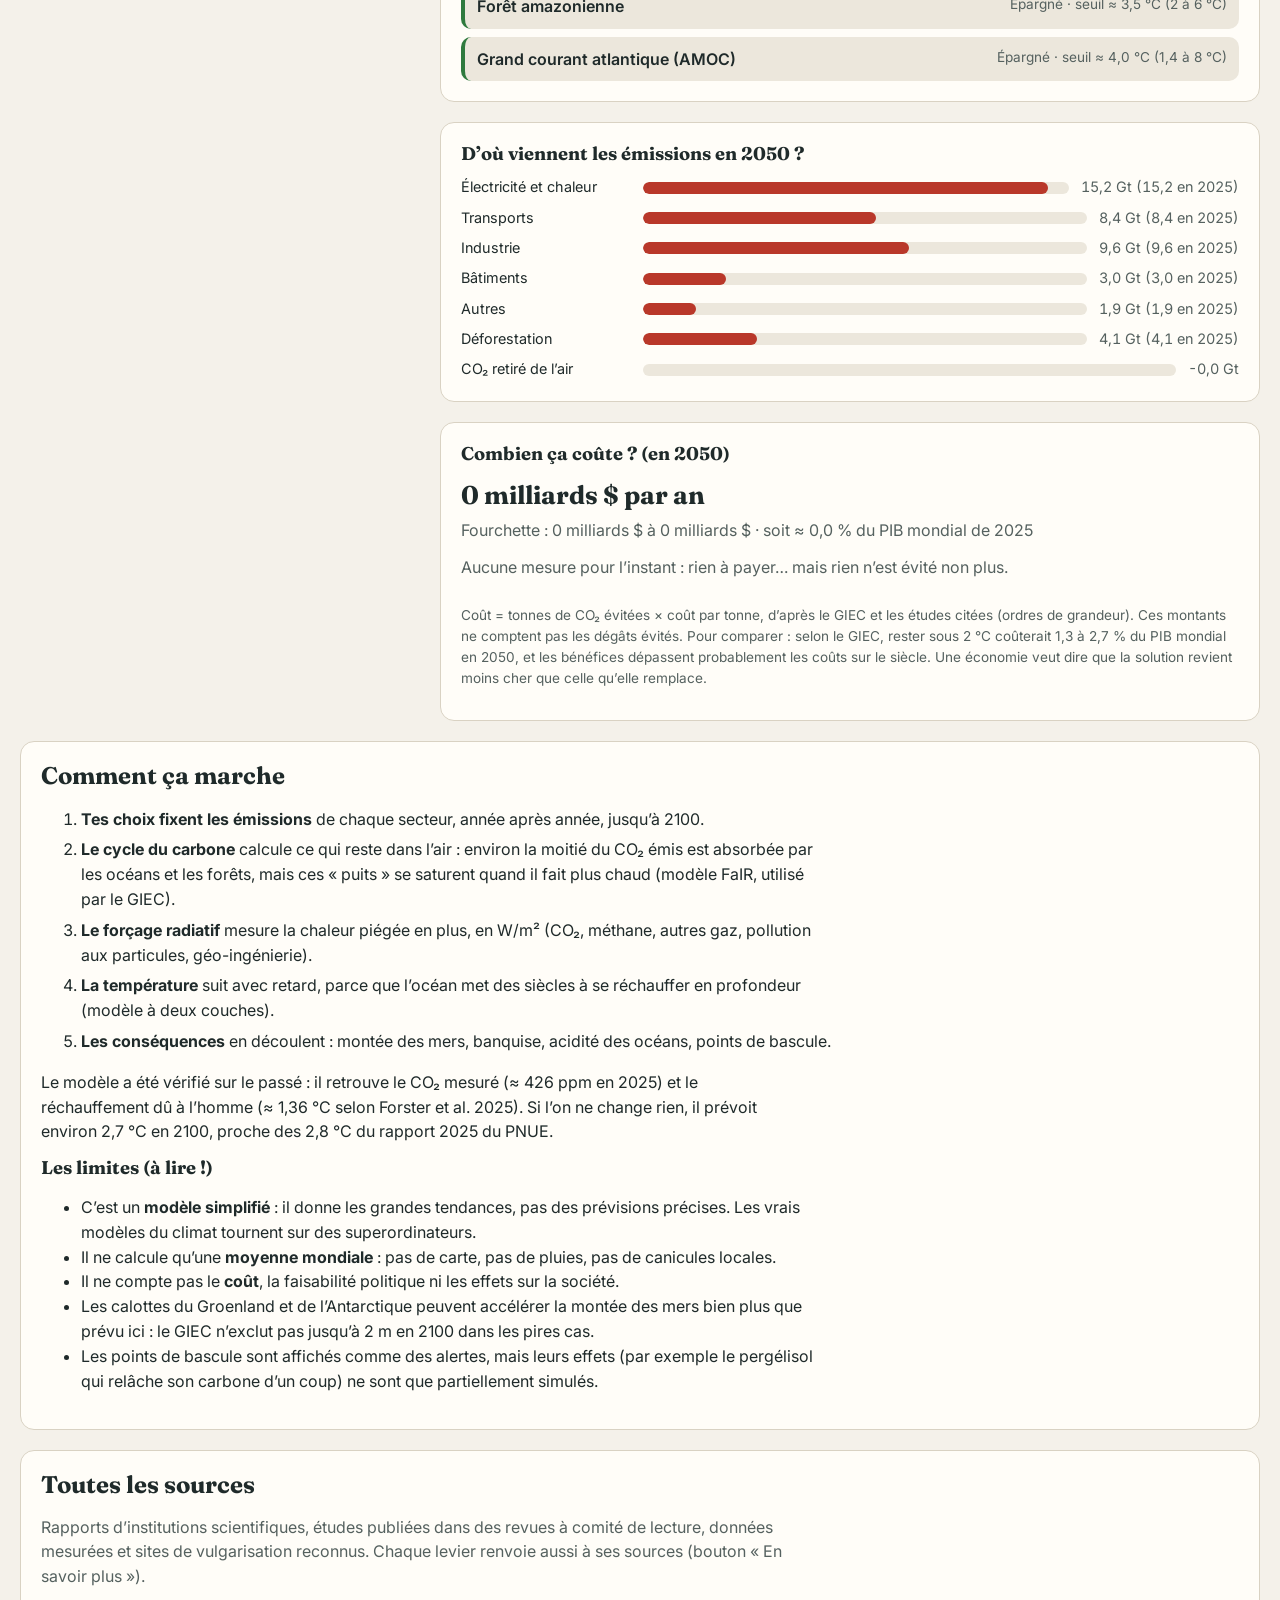
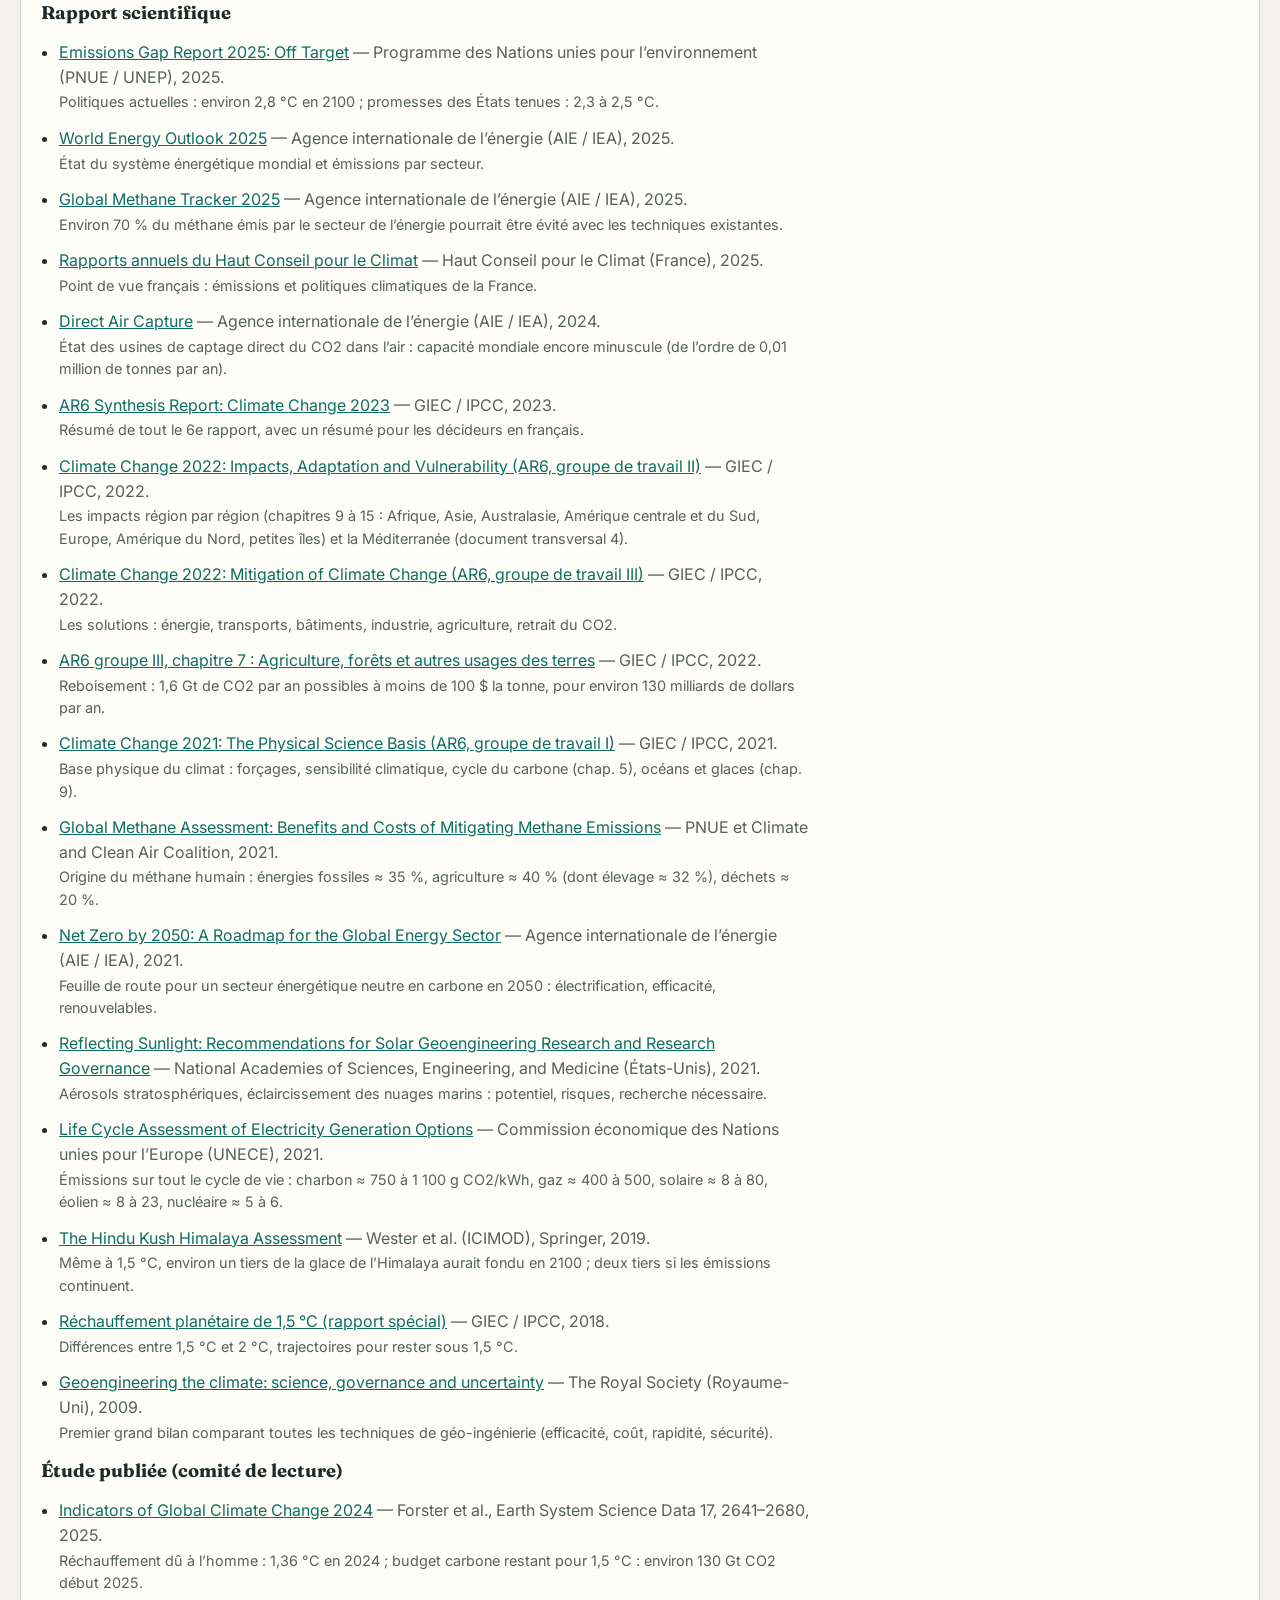
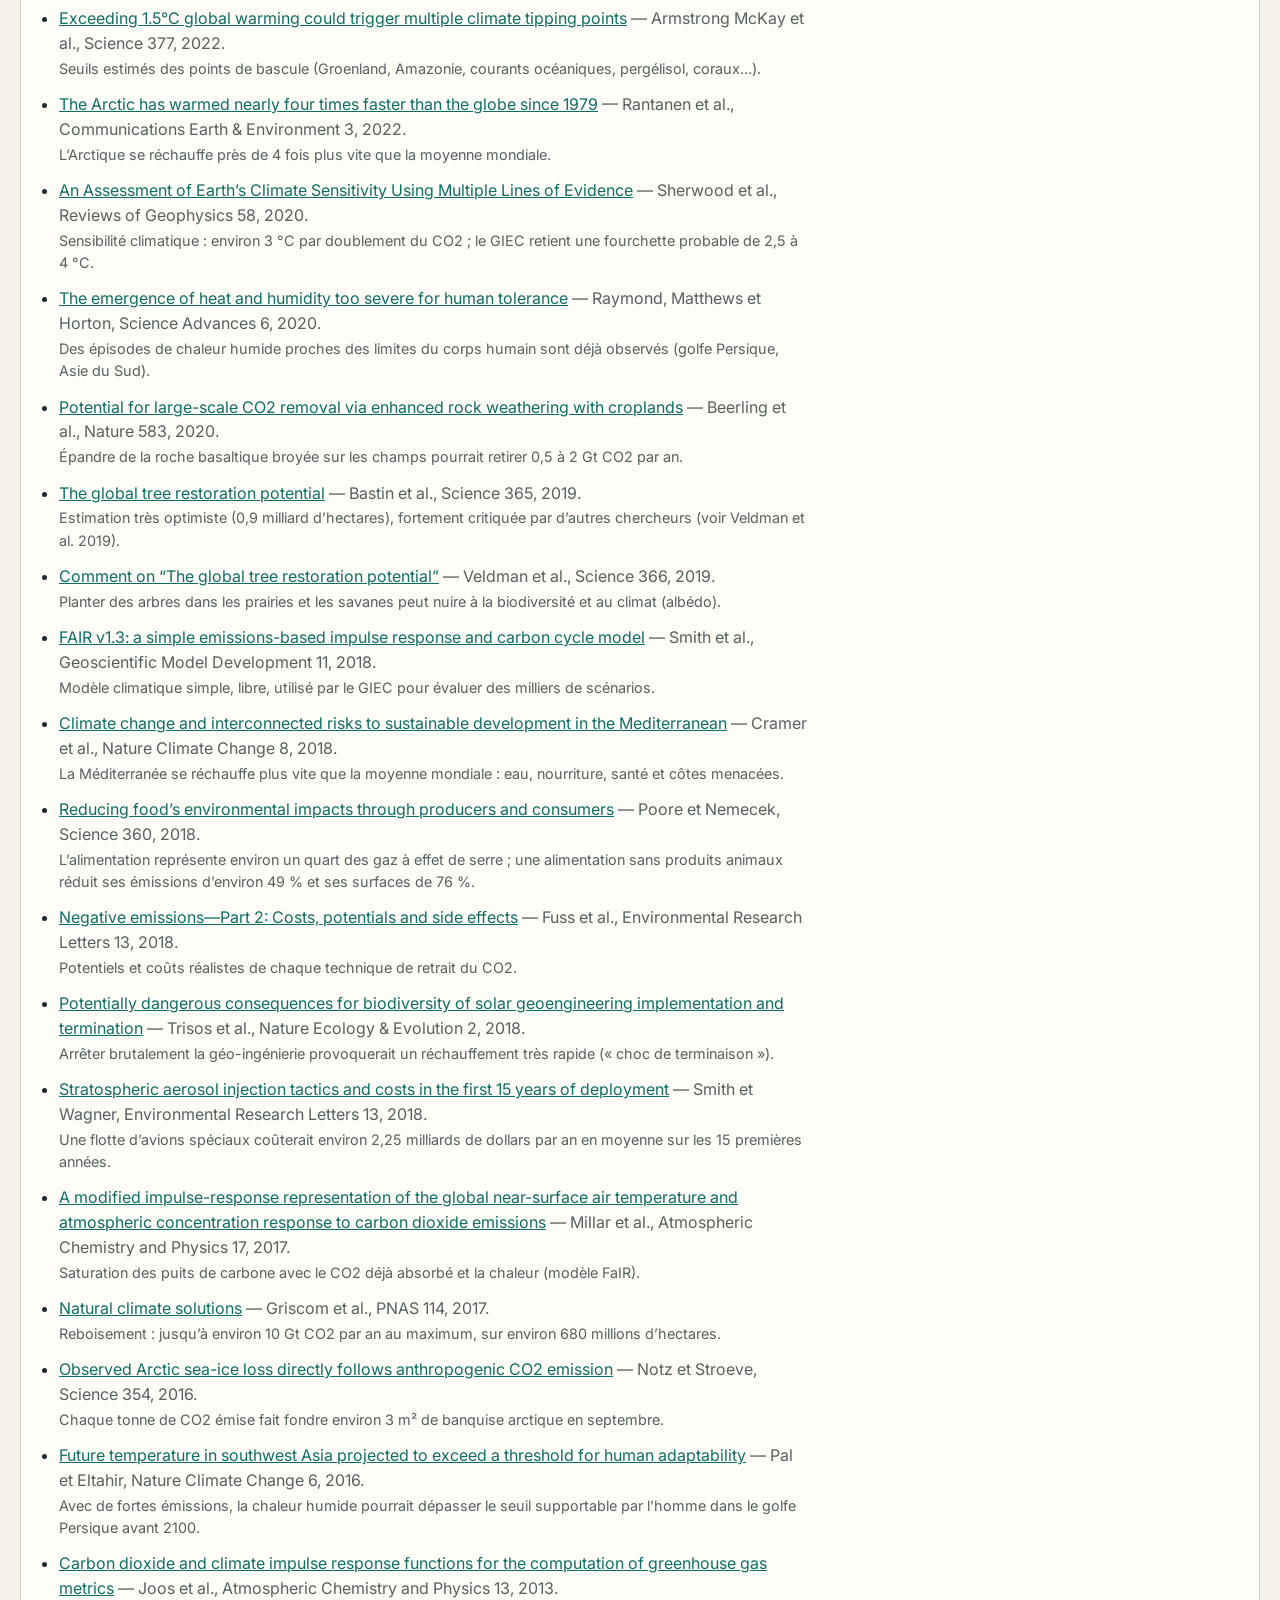
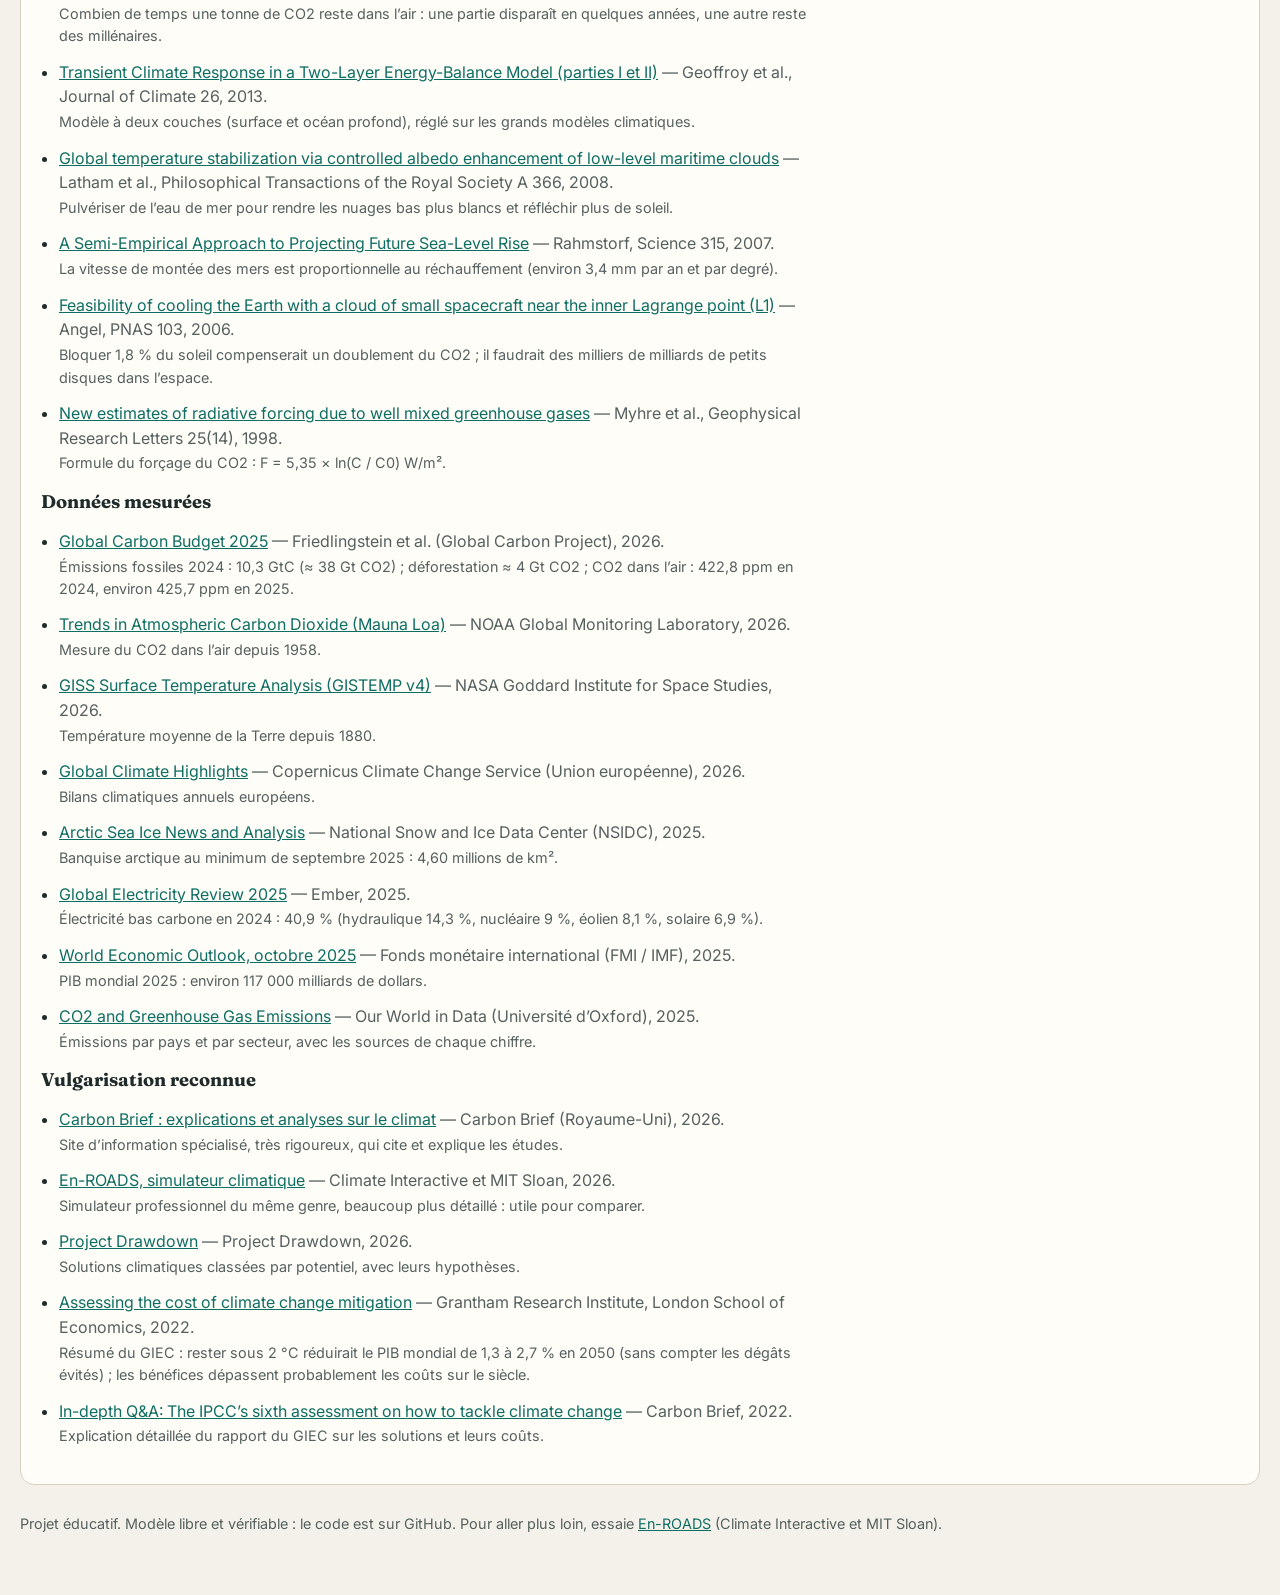
==== commit 99a96947: "Ajoute la carte des impacts et le mode découverte pas à pas Carte du monde en 14 régions (Natural Ea" ====
--- a/index.html
+++ b/index.html
@@ -27,6 +27,7 @@
   <nav class="wrap mode-switch" aria-label="Mode de jeu">
     <button type="button" id="mode-sandbox" class="mode-button" aria-pressed="true">Bac à sable</button>
     <button type="button" id="mode-challenge" class="mode-button" aria-pressed="false">Défis chronométrés</button>
+    <button type="button" id="mode-tour" class="mode-button" aria-pressed="false">Découverte pas à pas</button>
   </nav>
 
   <section id="challenge-list" class="wrap challenge-list" aria-labelledby="challenge-list-title" hidden>
@@ -116,6 +117,33 @@
           <div id="chart-ice"></div>
         </figure>
       </div>
+
+      <section class="panel" id="impacts" aria-labelledby="impacts-title">
+        <h3 id="impacts-title">Carte des impacts : quelles régions souffrent ?</h3>
+        <div class="impact-controls">
+          <label for="impact-year">Année</label>
+          <input type="range" id="impact-year" min="2030" max="2100" step="5" value="2100">
+          <output id="impact-year-value" for="impact-year"></output>
+        </div>
+        <div id="impact-map" class="impact-map-box"></div>
+        <ul id="impact-legend" class="impact-legend" aria-label="Légende des niveaux de risque"></ul>
+        <p id="impact-heat" class="fact"></p>
+        <div class="impact-detail" aria-live="polite">
+          <div class="impact-detail-head">
+            <label for="impact-region-select" class="visually-hidden">Choisir une région</label>
+            <select id="impact-region-select" class="impact-select"></select>
+            <span id="impact-region-level" class="risk-badge"></span>
+          </div>
+          <h4 id="impact-region-name" class="visually-hidden"></h4>
+          <p id="impact-region-intro" class="muted"></p>
+          <ul id="impact-list" class="impact-list"></ul>
+        </div>
+        <p class="muted cost-context">
+          Touche une région de la carte pour voir ses risques. Chaque risque a un seuil de réchauffement mondial
+          d’après le GIEC (2022) et les études citées : ce sont des ordres de grandeur, les dégâts augmentent
+          progressivement. La couleur indique la part des risques de la région dont le seuil est dépassé.
+        </p>
+      </section>
 
       <section class="panel" aria-labelledby="tipping-title">
         <h3 id="tipping-title">Points de bascule</h3>
@@ -190,6 +218,28 @@
     <a href="#results-title">Voir les résultats</a>
   </div>
 
+  <!-- Mode découverte : carte d'explication en bas de l'écran -->
+  <section id="tour" class="tour" aria-labelledby="tour-title" hidden>
+    <div class="tour-progress" id="tour-progress" aria-hidden="true"></div>
+    <div class="tour-head">
+      <p id="tour-count" class="muted tour-count"></p>
+      <button type="button" id="tour-quit" class="tour-quit" aria-label="Quitter la découverte">✕</button>
+    </div>
+    <p id="tour-group" class="tour-group"></p>
+    <h2 id="tour-title" class="tour-title" tabindex="-1"></h2>
+    <p id="tour-text"></p>
+    <p id="tour-fact" class="fact"></p>
+    <p id="tour-effect" class="tour-effect"></p>
+    <p id="tour-live" class="muted tour-live" aria-live="polite"></p>
+    <div class="challenge-actions">
+      <button type="button" id="tour-prev" class="button secondary inline">Précédent</button>
+      <button type="button" id="tour-try" class="button secondary inline" aria-pressed="false">Essayer ce levier</button>
+      <button type="button" id="tour-next" class="button">Suivant</button>
+      <button type="button" id="tour-challenge" class="button" hidden>Essayer un défi</button>
+      <button type="button" id="tour-done" class="button secondary inline" hidden>Jouer librement</button>
+    </div>
+  </section>
+
   <dialog id="challenge-dialog" class="challenge-dialog" aria-labelledby="dialog-title">
     <h2 id="dialog-title"></h2>
     <p id="dialog-stars" class="dialog-stars"></p>
@@ -210,7 +260,11 @@
   <script src="js/costs.js"></script>
   <script src="js/charts.js"></script>
   <script src="js/app.js"></script>
+  <script src="js/world-map.js"></script>
+  <script src="js/impacts.js"></script>
+  <script src="js/map.js"></script>
   <script src="js/challenges.js"></script>
   <script src="js/challenge-ui.js"></script>
+  <script src="js/tour.js"></script>
 </body>
 </html>
--- a/css/style.css
+++ b/css/style.css
@@ -17,6 +17,14 @@
   --badge-ambitieux: #8a5a00;
   --badge-extravagant: #8b3aa8;
   --radius: 14px;
+  /* Niveaux de risque de la carte, du plus faible au plus fort */
+  --risk-0: #e8e2cf;
+  --risk-1: #f2d27a;
+  --risk-2: #eb9a4a;
+  --risk-3: #cf5a33;
+  --risk-4: #8f1d21;
+  --risk-ink: #1f2a2a;
+  --risk-ink-strong: #ffffff; /* texte sur les niveaux 3 et 4 */
   color-scheme: light;
 }
 
@@ -38,6 +46,13 @@
     --badge-realiste: #7fcf8c;
     --badge-ambitieux: #e6b450;
     --badge-extravagant: #d29bf0;
+    --risk-0: #33413f;
+    --risk-1: #8a7a3a;
+    --risk-2: #b56a2e;
+    --risk-3: #c8472b;
+    --risk-4: #f0857a;
+    --risk-ink: #0b1514;
+    --risk-ink-strong: #0b1514;
     color-scheme: dark;
   }
 }
@@ -297,6 +312,80 @@
 .dialog-lesson-title { font-weight: 600; margin-bottom: 4px; }
 input[type='range']:disabled { opacity: 0.45; cursor: not-allowed; }
 
+/* Carte des impacts */
+.impact-controls { display: flex; gap: 12px; align-items: center; flex-wrap: wrap; margin-bottom: 8px; }
+.impact-controls label { font-weight: 600; }
+.impact-controls input { flex: 1; min-width: 160px; }
+.impact-controls output { font-weight: 600; color: var(--accent); font-variant-numeric: tabular-nums; }
+.impact-map { width: 100%; height: auto; display: block; }
+.region { stroke: var(--surface); stroke-width: 0.8; cursor: pointer; transition: fill 0.3s; }
+.region:hover, .region:focus-visible { stroke: var(--ink); stroke-width: 1.5; outline: none; }
+.region.selected { stroke: var(--ink); stroke-width: 2.2; }
+.region.risk-0, .risk-swatch.risk-0, .risk-badge.risk-0 { fill: var(--risk-0); background: var(--risk-0); }
+.region.risk-1, .risk-swatch.risk-1, .risk-badge.risk-1 { fill: var(--risk-1); background: var(--risk-1); }
+.region.risk-2, .risk-swatch.risk-2, .risk-badge.risk-2 { fill: var(--risk-2); background: var(--risk-2); }
+.region.risk-3, .risk-swatch.risk-3, .risk-badge.risk-3 { fill: var(--risk-3); background: var(--risk-3); }
+.region.risk-4, .risk-swatch.risk-4, .risk-badge.risk-4 { fill: var(--risk-4); background: var(--risk-4); }
+.impact-legend { list-style: none; padding: 0; margin: 8px 0 12px; display: flex; flex-wrap: wrap; gap: 14px; font-size: 0.85rem; color: var(--ink-2); }
+.impact-legend li { display: flex; align-items: center; gap: 6px; }
+.risk-swatch { width: 16px; height: 12px; border-radius: 3px; display: inline-block; }
+.impact-detail { border-top: 1px solid var(--line); padding-top: 12px; }
+.impact-detail-head { display: flex; gap: 12px; align-items: center; flex-wrap: wrap; margin-bottom: 6px; }
+.impact-select {
+  font: inherit; font-weight: 600; min-height: 44px; padding: 6px 10px; border-radius: 10px;
+  border: 1px solid var(--line); background: var(--surface); color: var(--ink);
+}
+.risk-badge { padding: 3px 12px; border-radius: 99px; font-size: 0.85rem; font-weight: 600; color: var(--risk-ink); }
+.risk-badge.risk-3, .risk-badge.risk-4 { color: var(--risk-ink-strong); }
+.impact-list { list-style: none; padding: 0; margin: 0; display: grid; gap: 6px; }
+.impact-list li {
+  display: flex; flex-direction: column; padding: 8px 12px; border-radius: 10px;
+  background: var(--surface-2); border-left: 4px solid var(--good);
+}
+.impact-list li.active { border-left-color: var(--danger); }
+.impact-info { font-size: 0.8rem; color: var(--ink-2); }
+.impact-list li.active .impact-info { color: var(--danger); }
+
+/* Mode découverte */
+.tour {
+  position: fixed; left: 50%; bottom: 16px; transform: translateX(-50%); z-index: 30;
+  width: min(560px, calc(100% - 24px)); max-height: 55vh; overflow-y: auto;
+  background: var(--surface); color: var(--ink); border: 2px solid var(--accent);
+  border-radius: var(--radius); padding: 14px 18px 16px; box-shadow: 0 10px 30px rgb(0 0 0 / 0.25);
+}
+.tour[hidden] { display: none; }
+.tour-progress { height: 4px; border-radius: 2px; background: var(--surface-2); margin-bottom: 8px; position: relative; overflow: hidden; }
+.tour-progress::after { content: ''; position: absolute; inset: 0 auto 0 0; width: var(--progress, 0); background: var(--accent); transition: width 0.3s; }
+.tour-head { display: flex; justify-content: space-between; align-items: center; }
+.tour-count { margin: 0; font-size: 0.85rem; }
+.tour-quit {
+  font: inherit; font-size: 1.1rem; min-width: 44px; min-height: 44px; border: none; background: transparent;
+  color: var(--ink-2); cursor: pointer; border-radius: 10px;
+}
+.tour-group { font-size: 0.8rem; font-weight: 600; color: var(--accent); text-transform: uppercase; letter-spacing: 0.04em; margin-bottom: 4px; }
+.tour-group:empty, .tour p:empty { display: none; }
+.tour-title { font-size: 1.3rem; margin-bottom: 6px; }
+.tour-title:focus { outline: none; }
+.tour-effect { font-weight: 600; }
+.tour-live { font-size: 0.9rem; }
+/* Boutons toujours visibles en bas de la carte, même si son texte défile */
+.tour .challenge-actions {
+  position: sticky; bottom: -16px; background: var(--surface);
+  padding: 8px 0 4px; margin-bottom: -4px;
+}
+.tour-highlight {
+  outline: 3px solid var(--accent); outline-offset: 6px; border-radius: 10px;
+  scroll-margin-top: 24px; transition: outline-color 0.3s;
+}
+.tour-active .mini-result, .tour-active .challenge-clock { display: none; }
+@media (max-width: 560px) {
+  .tour { bottom: 8px; padding: 10px 14px 12px; max-height: 50vh; font-size: 0.95rem; }
+  .tour #tour-fact { display: none; }
+  .tour-title { font-size: 1.15rem; }
+}
+/* La carte du bas cache la fin de la page : on laisse de la place pour défiler. */
+.tour-active { padding-bottom: 55vh; }
+
 .footer { padding: 28px 0 48px; color: var(--ink-2); font-size: 0.9rem; }
 
 /* En défi, le bandeau du chrono reste en haut : le panneau des leviers défile normalement. */
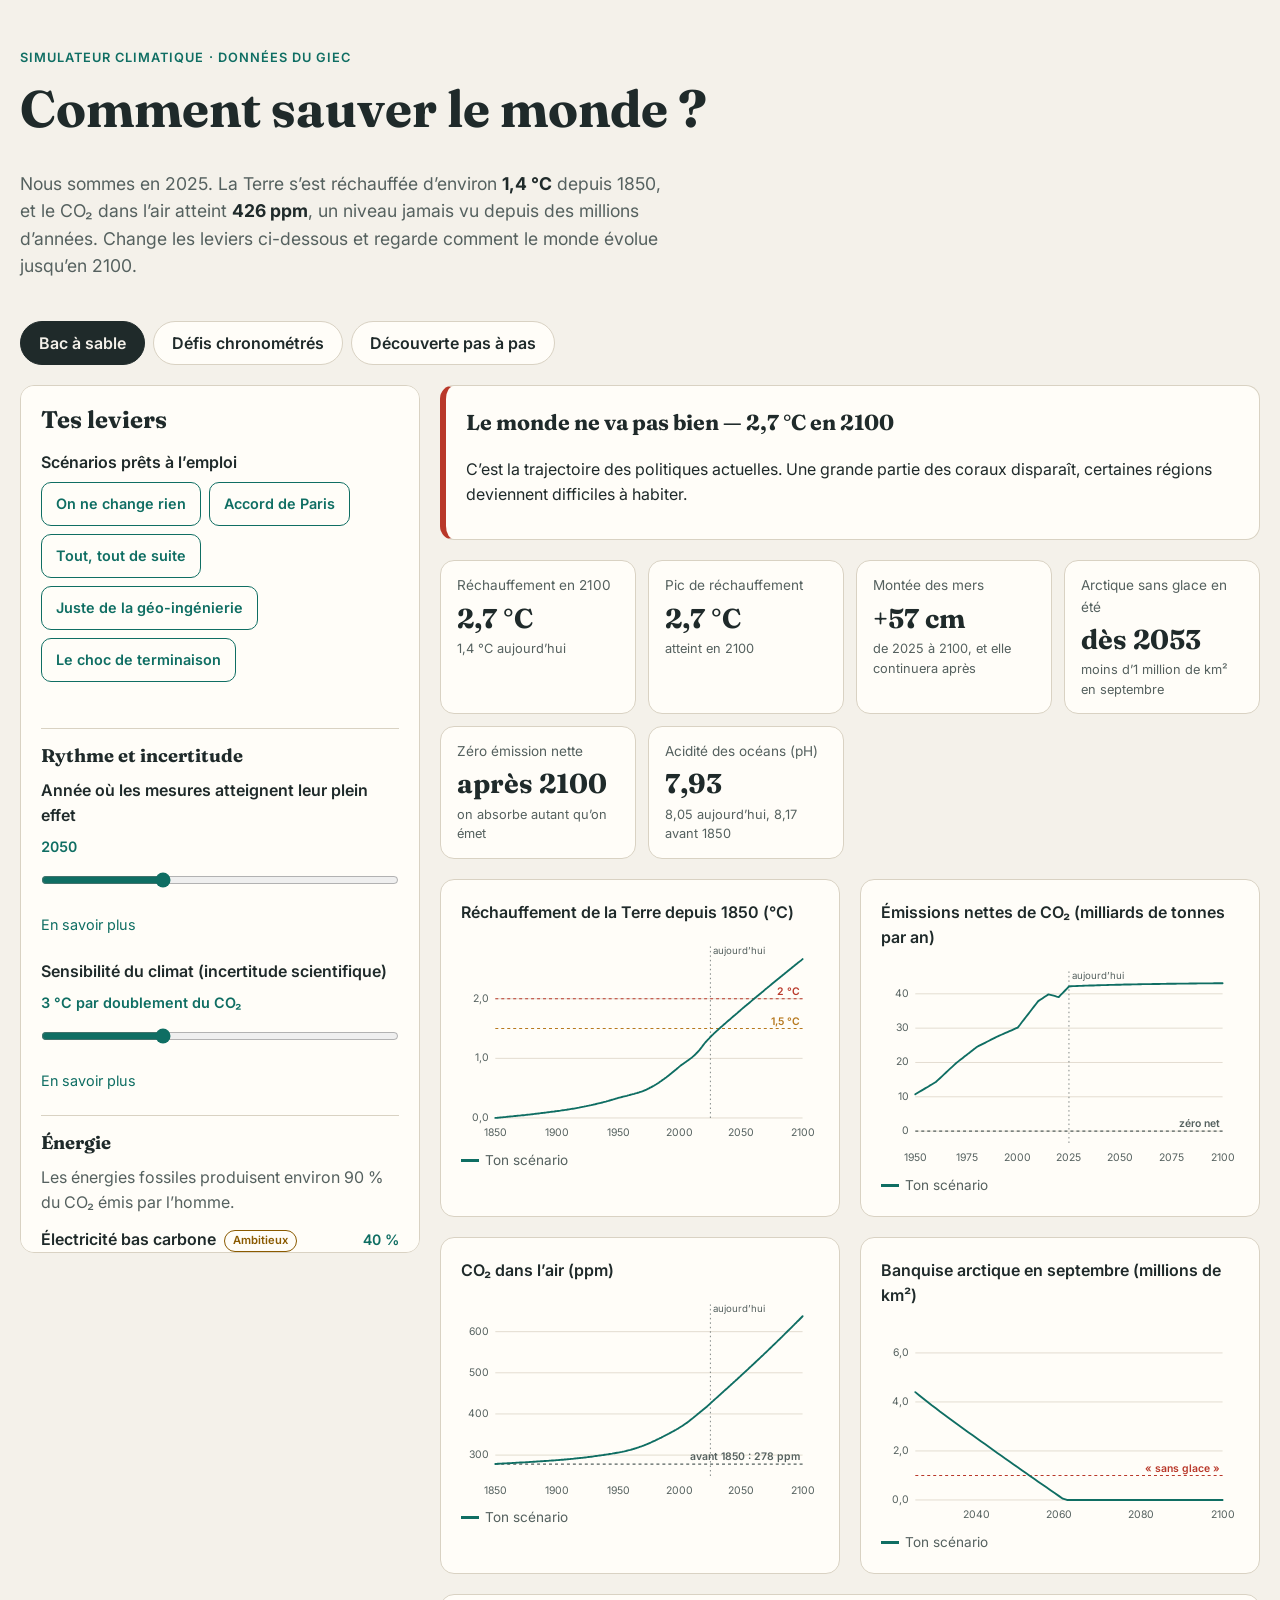
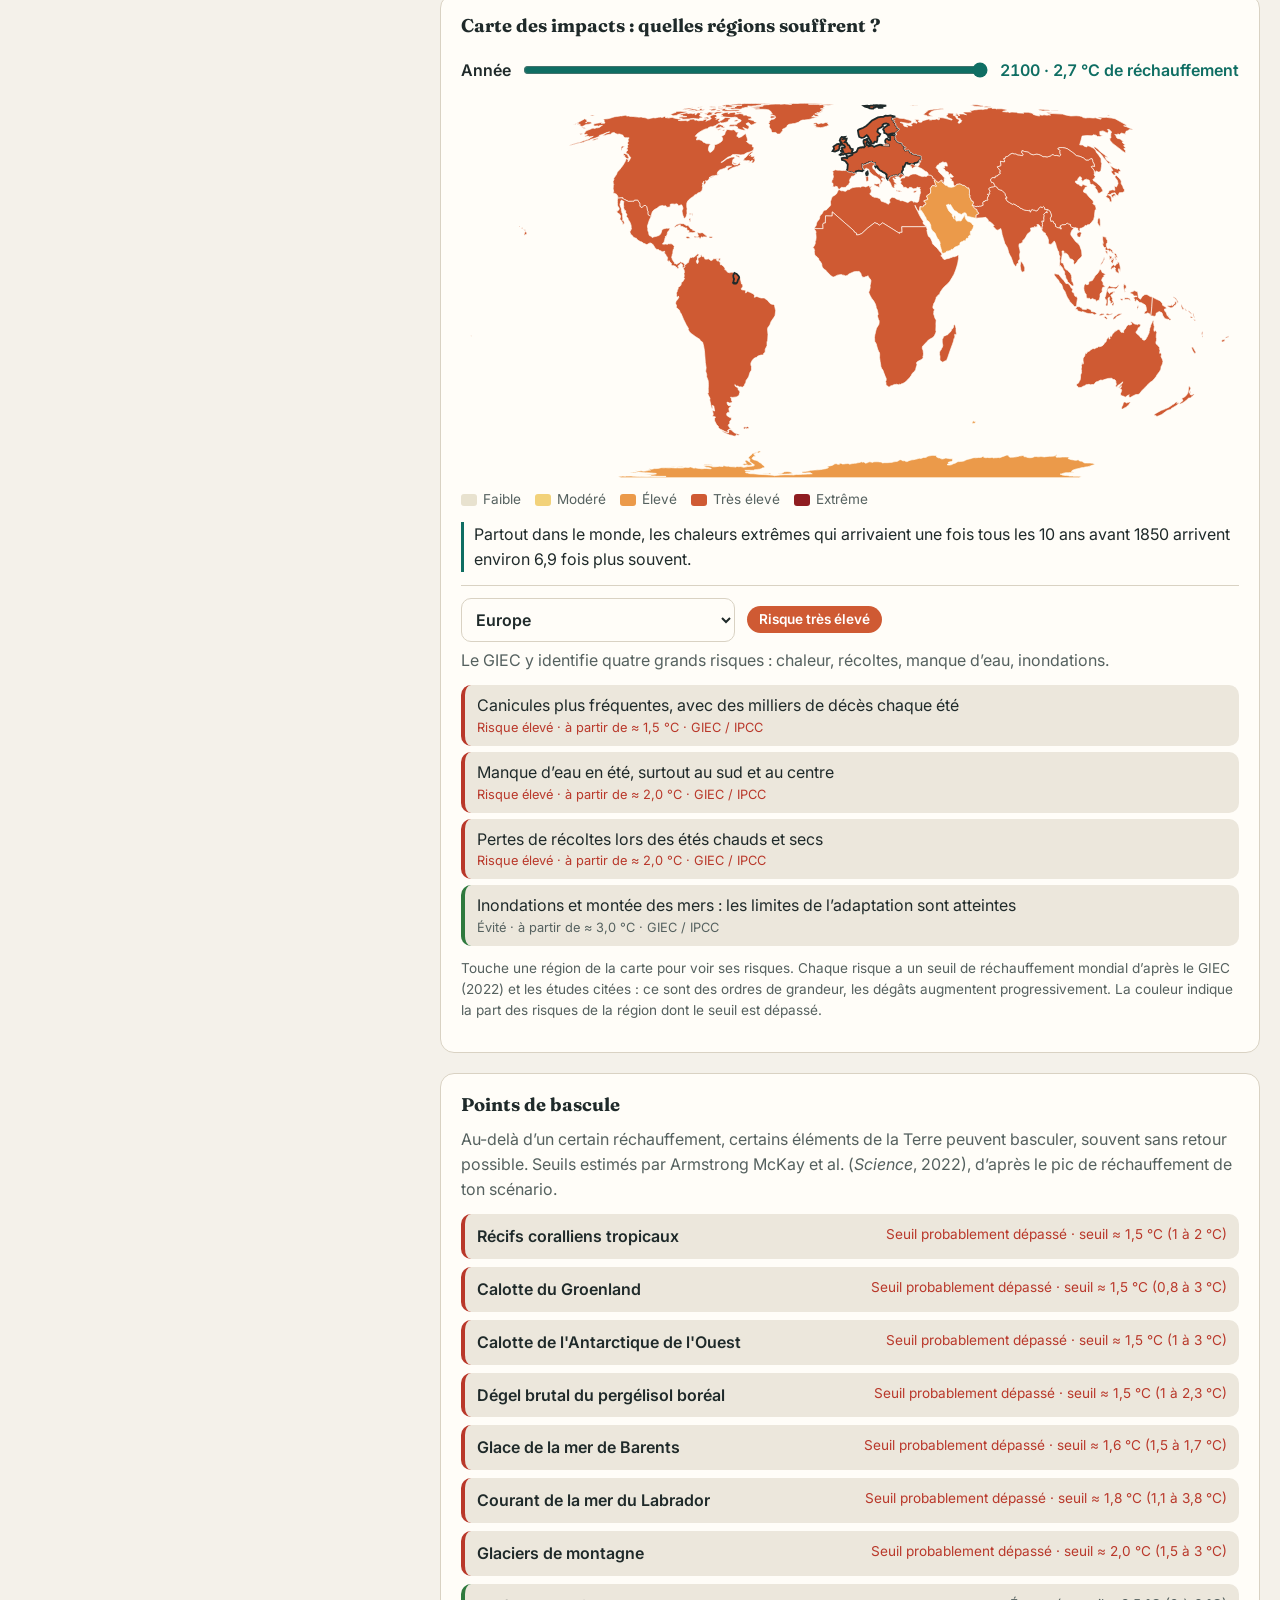
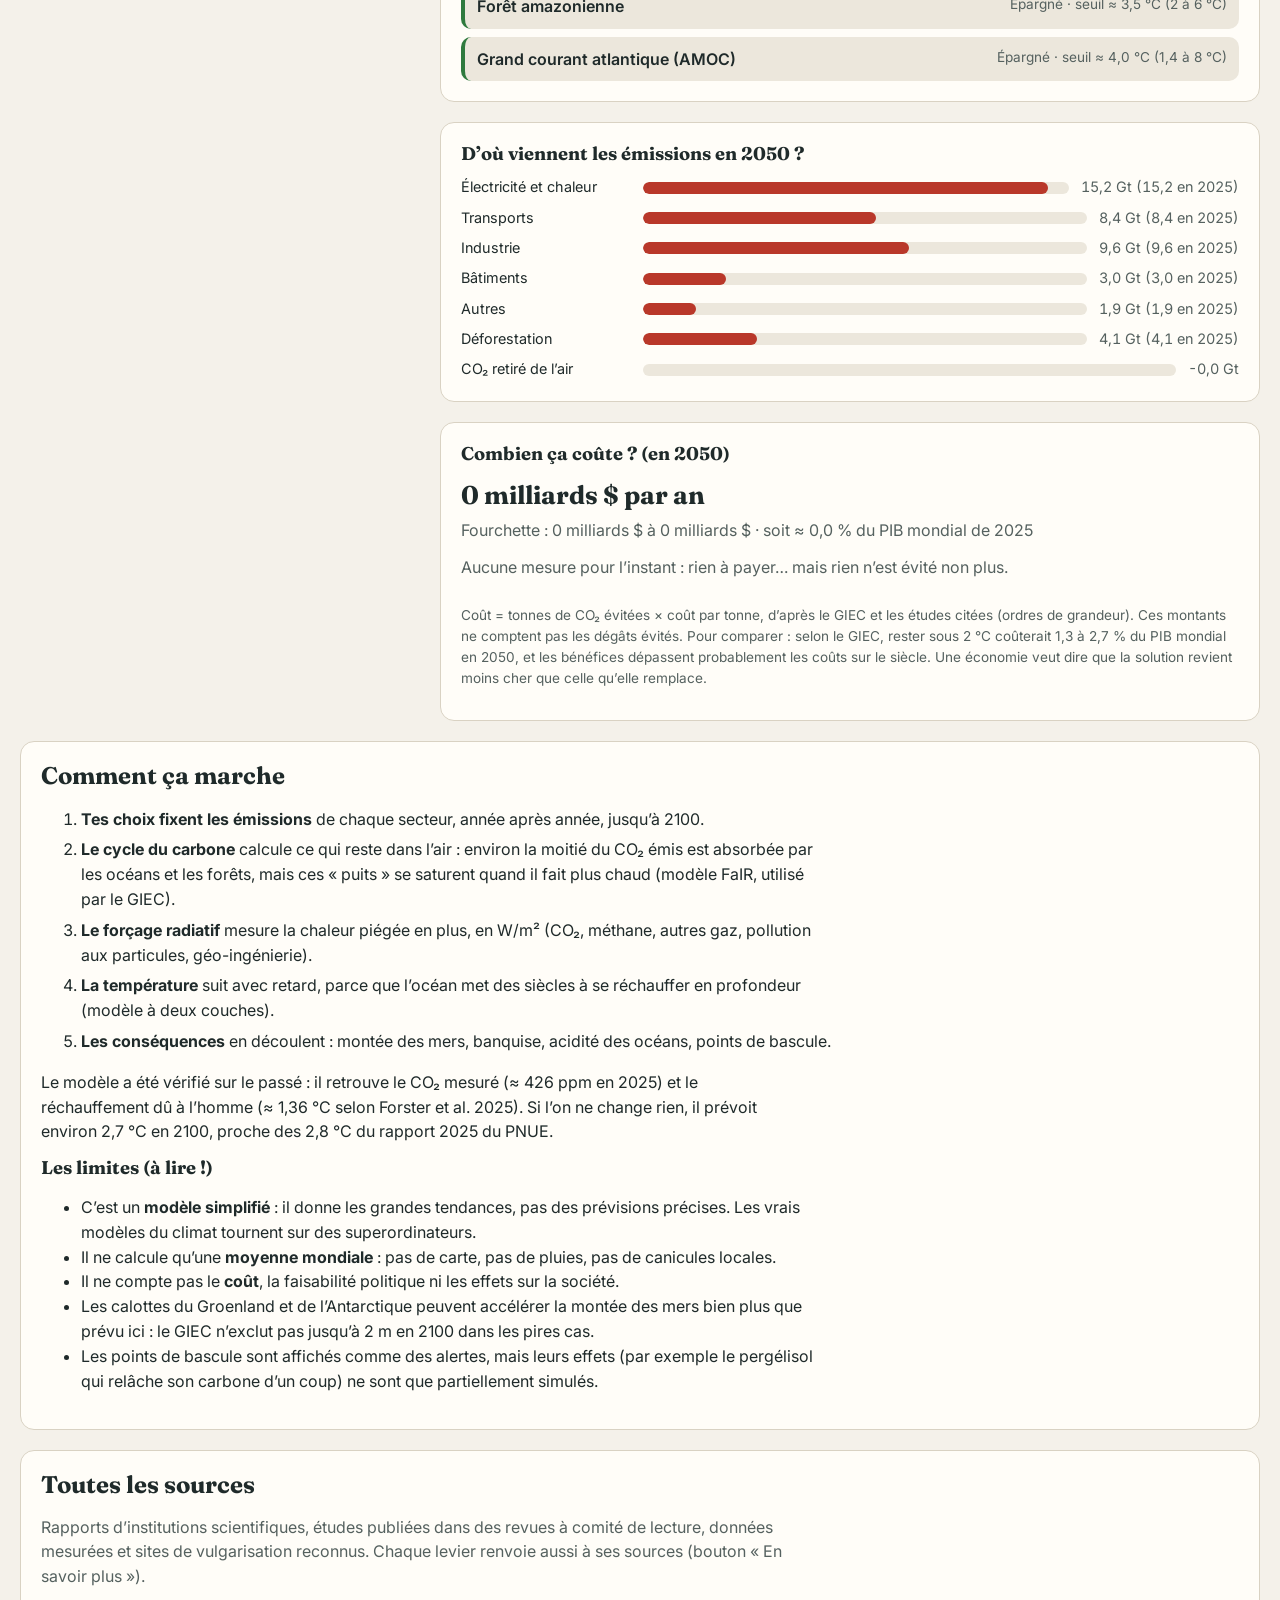
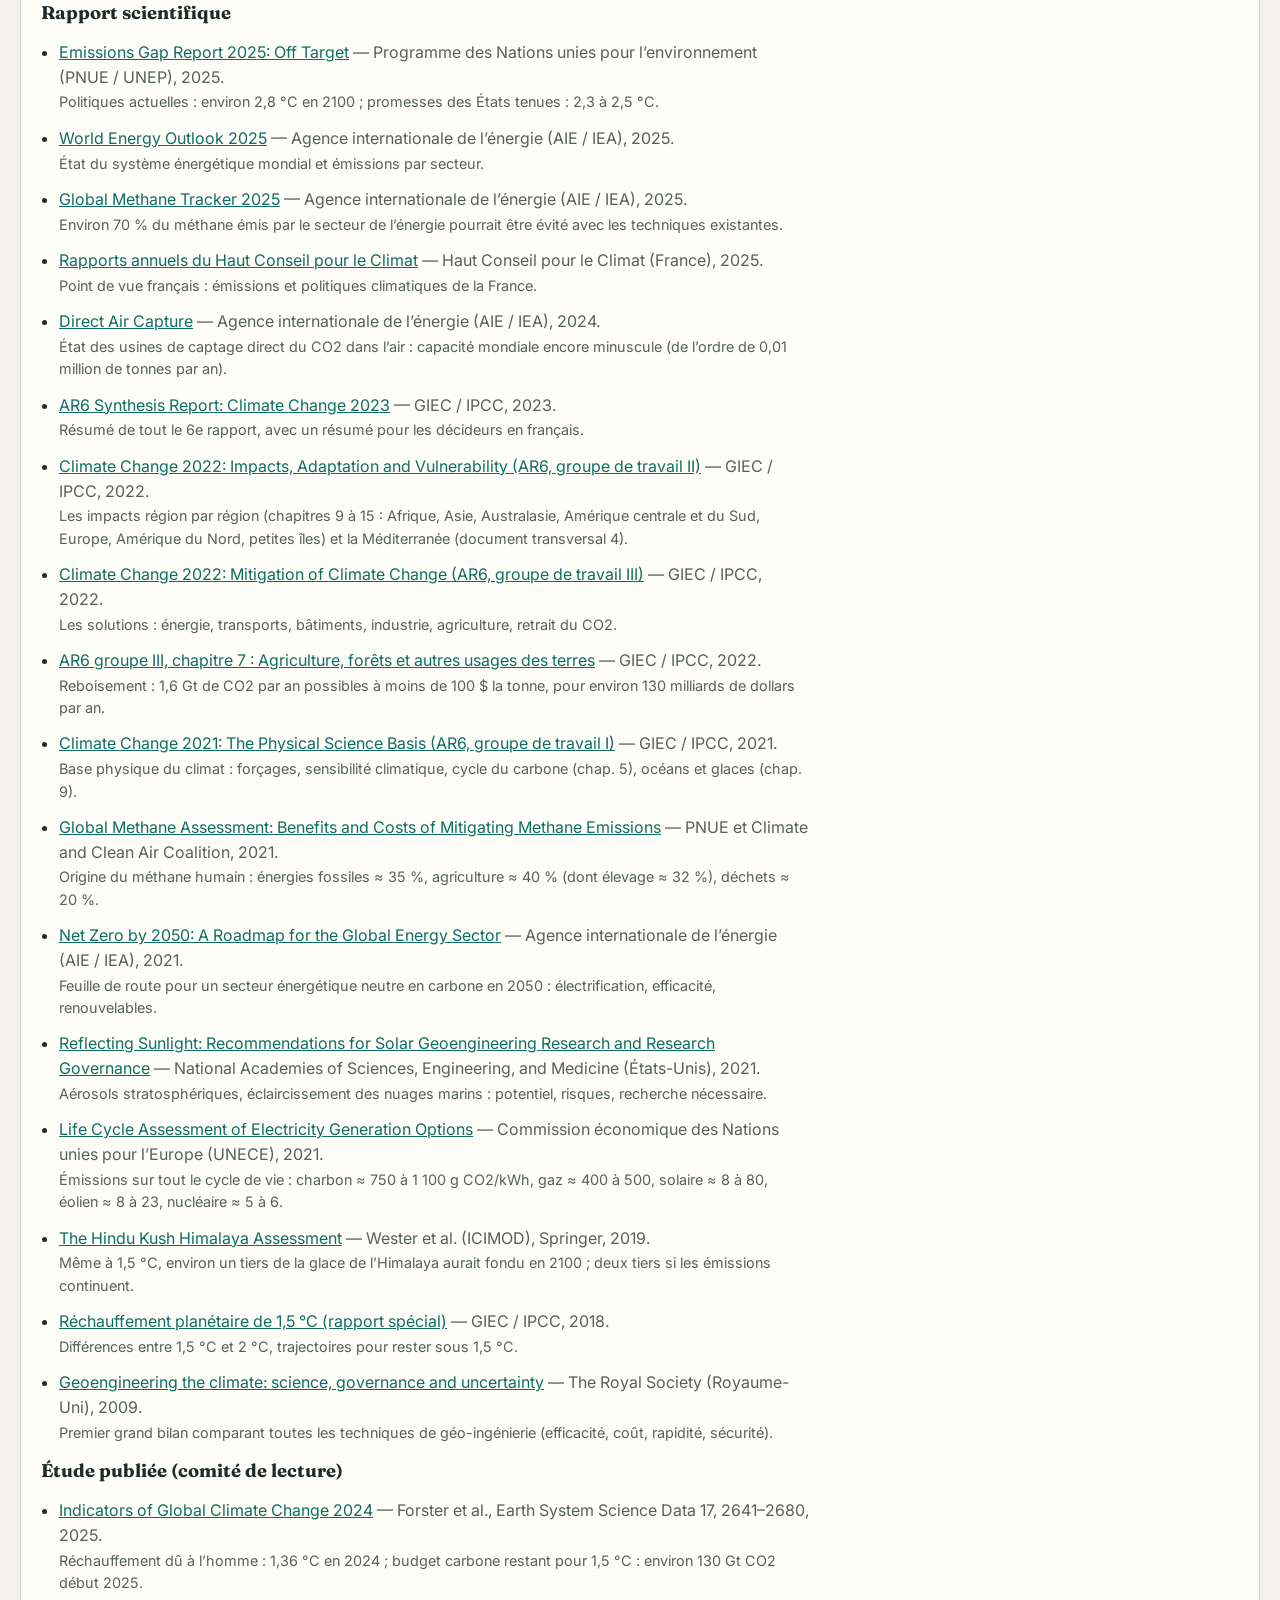
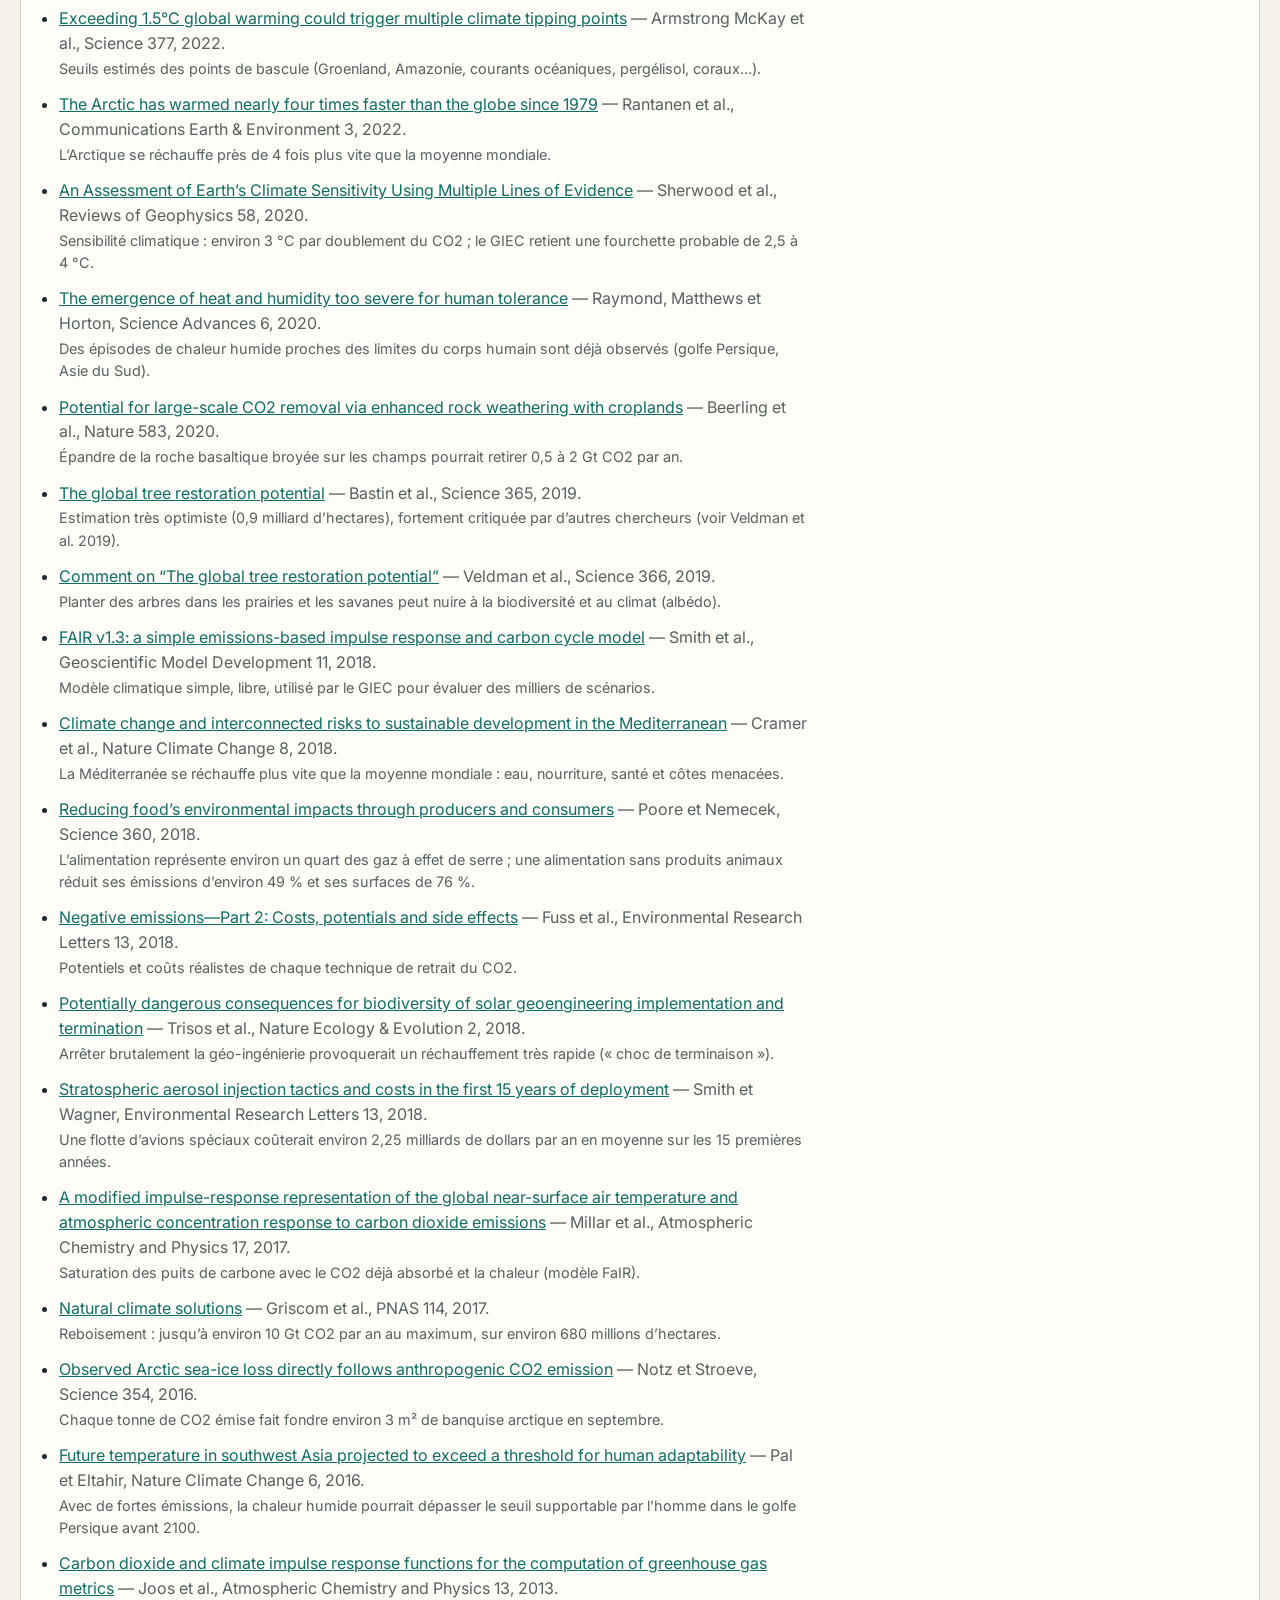
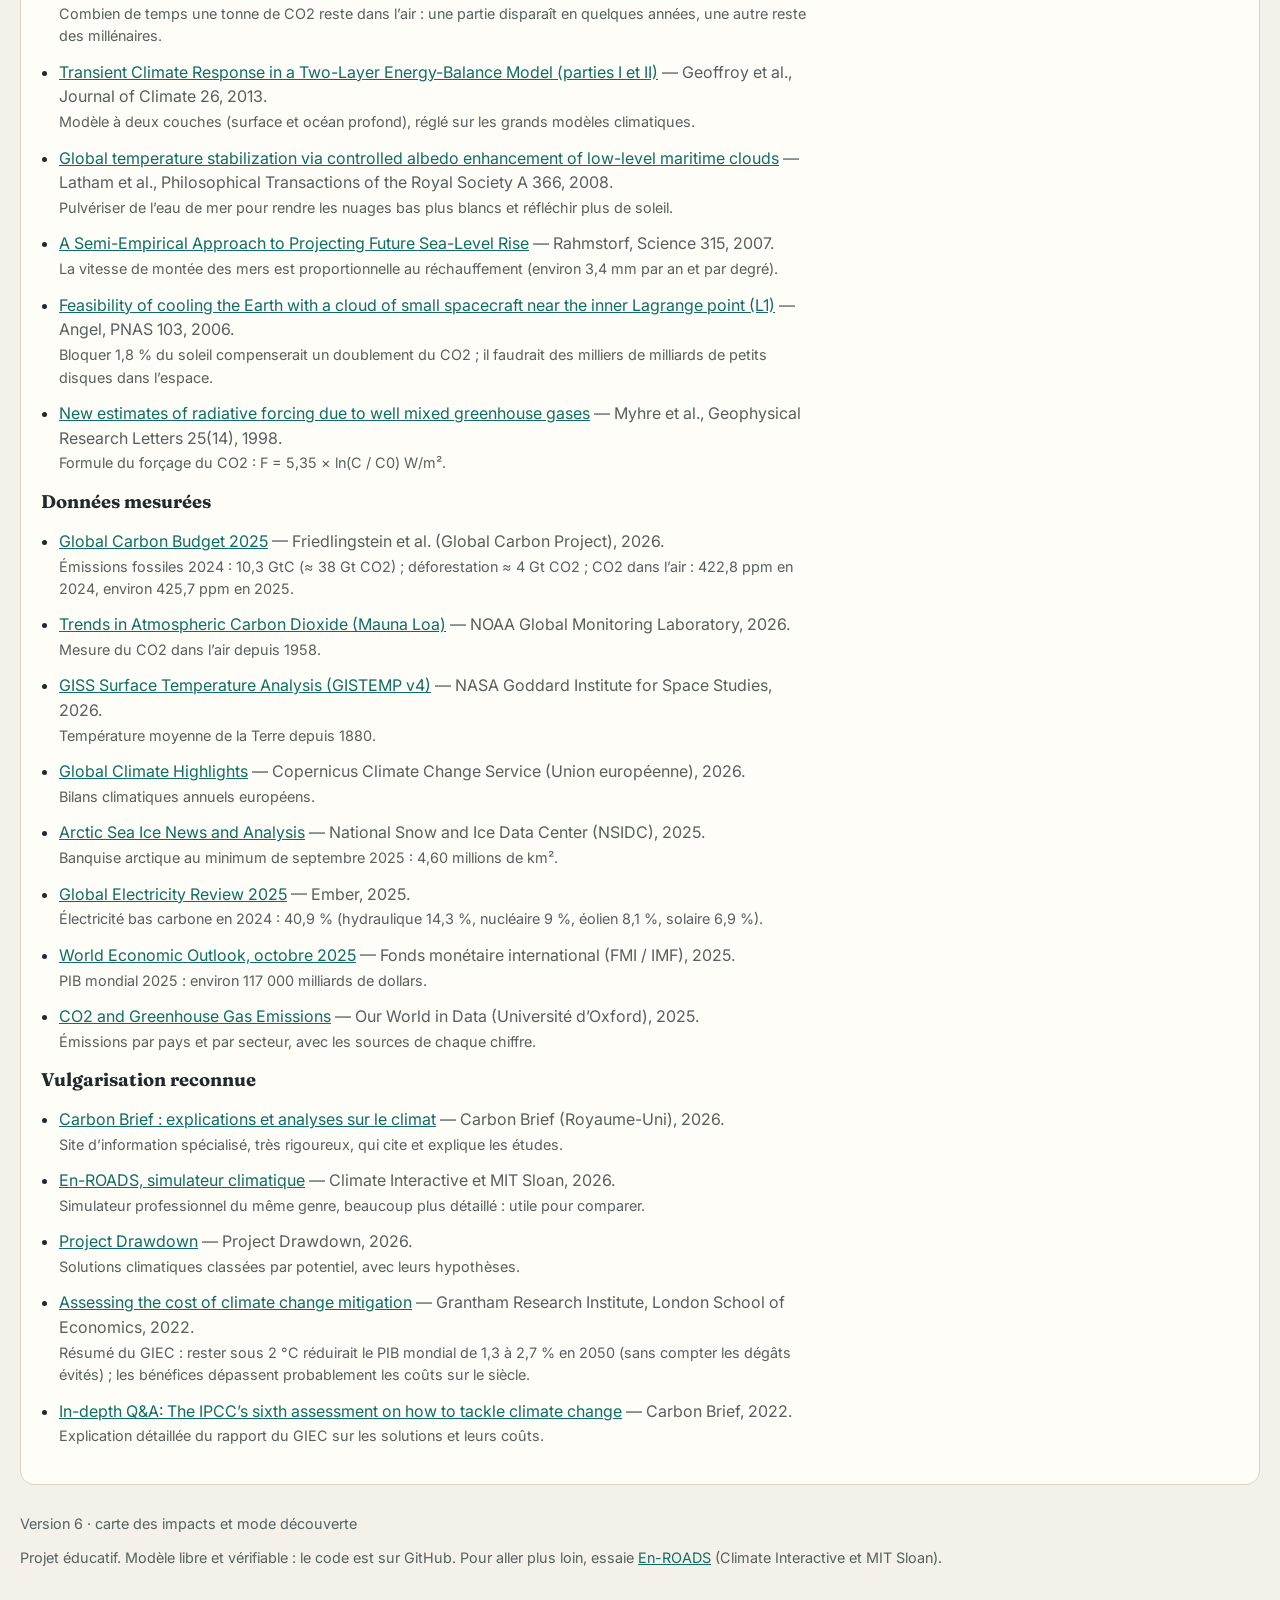
==== commit 04d136bb: "Force les navigateurs à recharger les fichiers à chaque version Ajoute un numéro de version (?v=6) a" ====
--- a/index.html
+++ b/index.html
@@ -8,7 +8,9 @@
   <link rel="preconnect" href="https://fonts.googleapis.com">
   <link rel="preconnect" href="https://fonts.gstatic.com" crossorigin>
   <link href="https://fonts.googleapis.com/css2?family=Fraunces:opsz,wght@9..144,500;9..144,700&family=Inter:wght@400;500;600&display=swap" rel="stylesheet">
-  <link rel="stylesheet" href="css/style.css">
+  <!-- ?v=… : numéro de version, à augmenter à chaque mise en ligne pour que les navigateurs
+       rechargent les fichiers au lieu de garder l'ancienne version en mémoire. -->
+  <link rel="stylesheet" href="css/style.css?v=6">
 </head>
 <body>
   <header class="hero">
@@ -209,6 +211,7 @@
   </section>
 
   <footer class="wrap footer">
+    <p class="version">Version 6 · carte des impacts et mode découverte</p>
     <p>Projet éducatif. Modèle libre et vérifiable : le code est sur GitHub. Pour aller plus loin, essaie <a href="https://www.climateinteractive.org/en-roads/">En-ROADS</a> (Climate Interactive et MIT Sloan).</p>
   </footer>
 
@@ -254,17 +257,17 @@
     </div>
   </dialog>
 
-  <script src="js/sources.js"></script>
-  <script src="js/levers.js"></script>
-  <script src="js/model.js"></script>
-  <script src="js/costs.js"></script>
-  <script src="js/charts.js"></script>
-  <script src="js/app.js"></script>
-  <script src="js/world-map.js"></script>
-  <script src="js/impacts.js"></script>
-  <script src="js/map.js"></script>
-  <script src="js/challenges.js"></script>
-  <script src="js/challenge-ui.js"></script>
-  <script src="js/tour.js"></script>
+  <script src="js/sources.js?v=6"></script>
+  <script src="js/levers.js?v=6"></script>
+  <script src="js/model.js?v=6"></script>
+  <script src="js/costs.js?v=6"></script>
+  <script src="js/charts.js?v=6"></script>
+  <script src="js/app.js?v=6"></script>
+  <script src="js/world-map.js?v=6"></script>
+  <script src="js/impacts.js?v=6"></script>
+  <script src="js/map.js?v=6"></script>
+  <script src="js/challenges.js?v=6"></script>
+  <script src="js/challenge-ui.js?v=6"></script>
+  <script src="js/tour.js?v=6"></script>
 </body>
 </html>
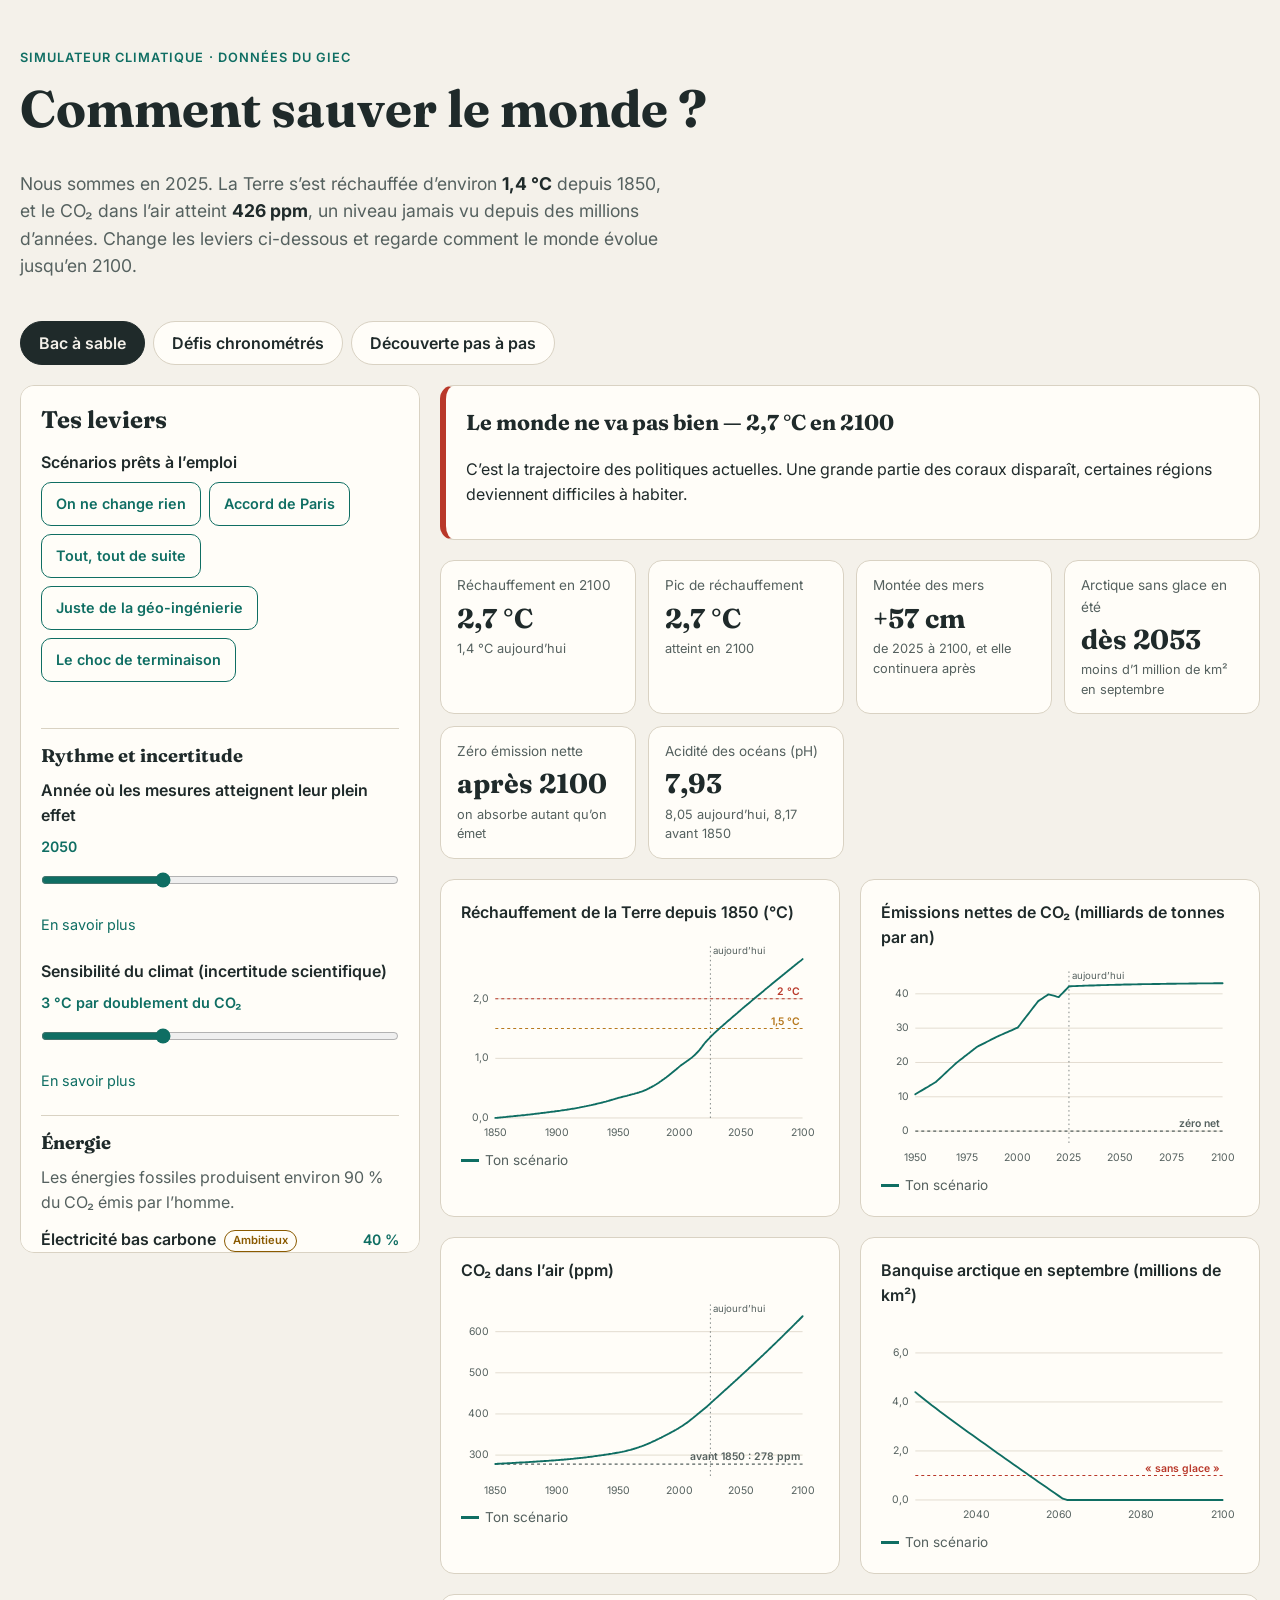
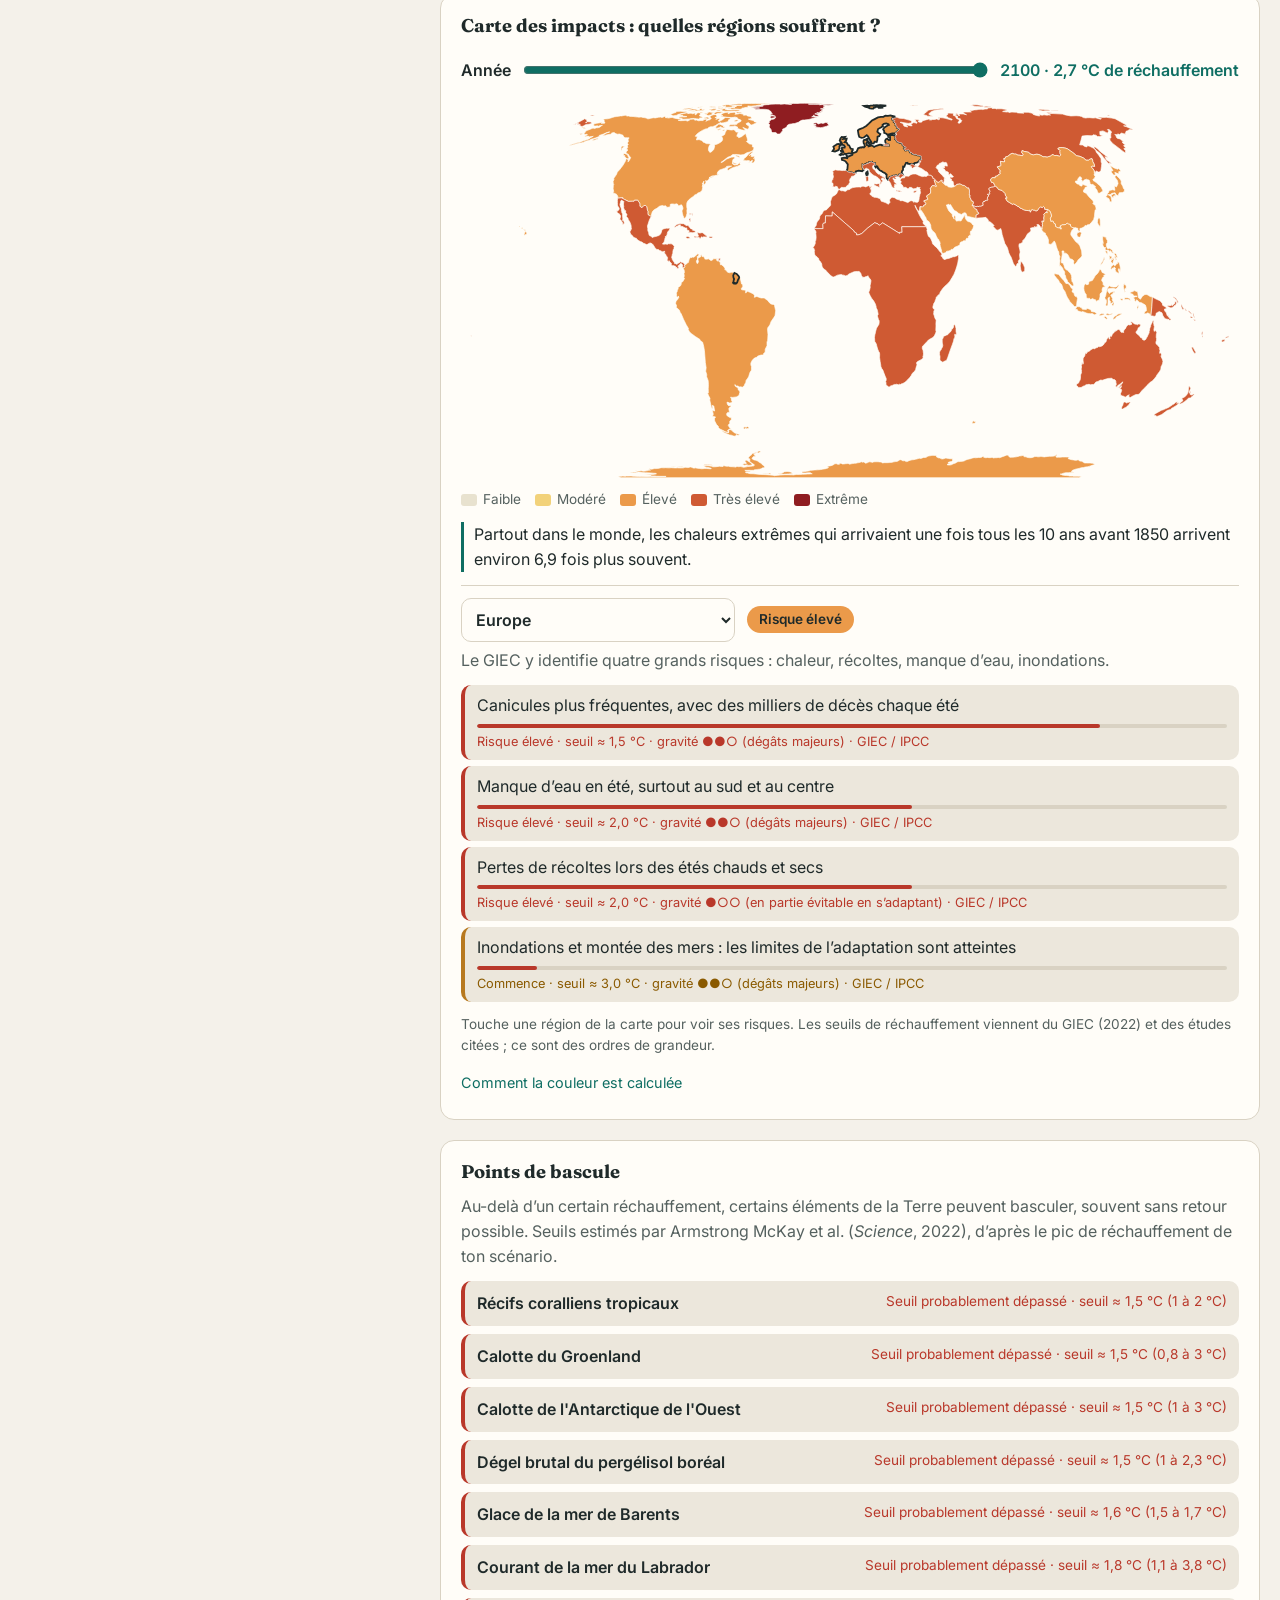
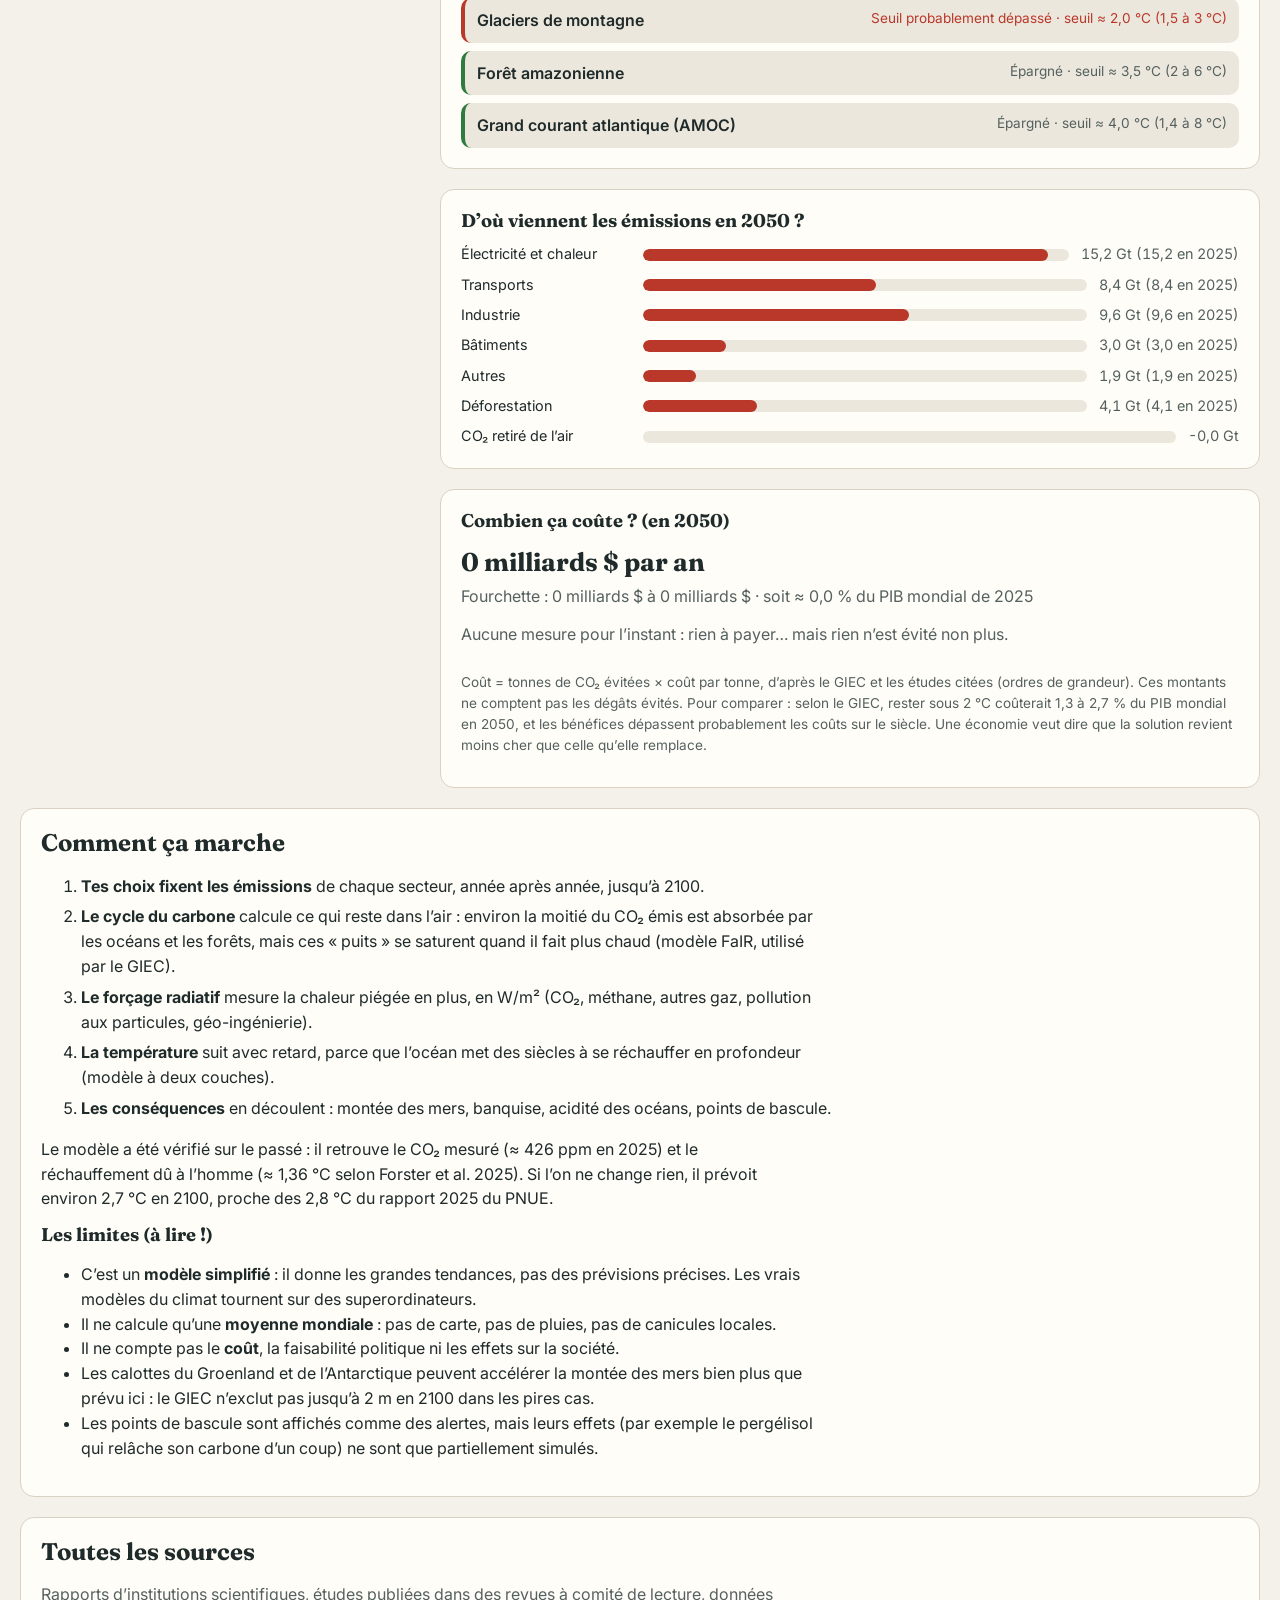
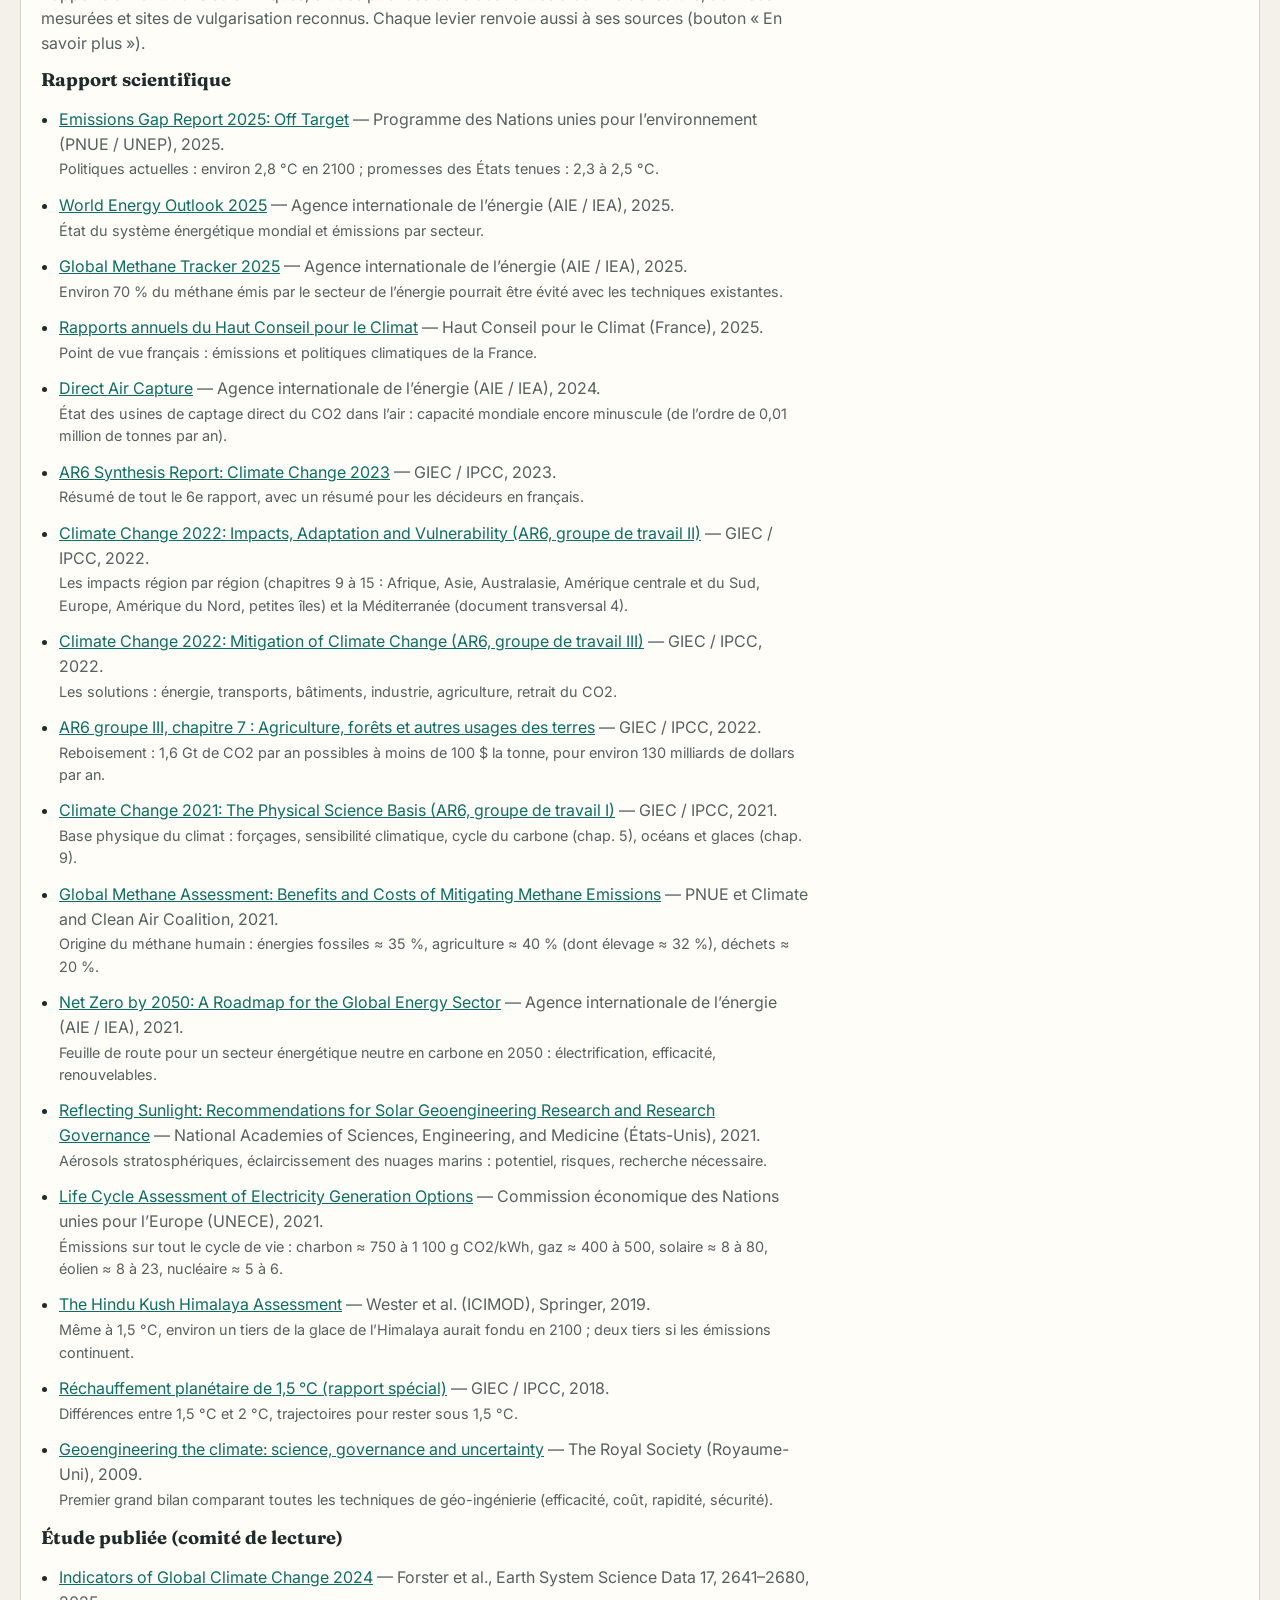
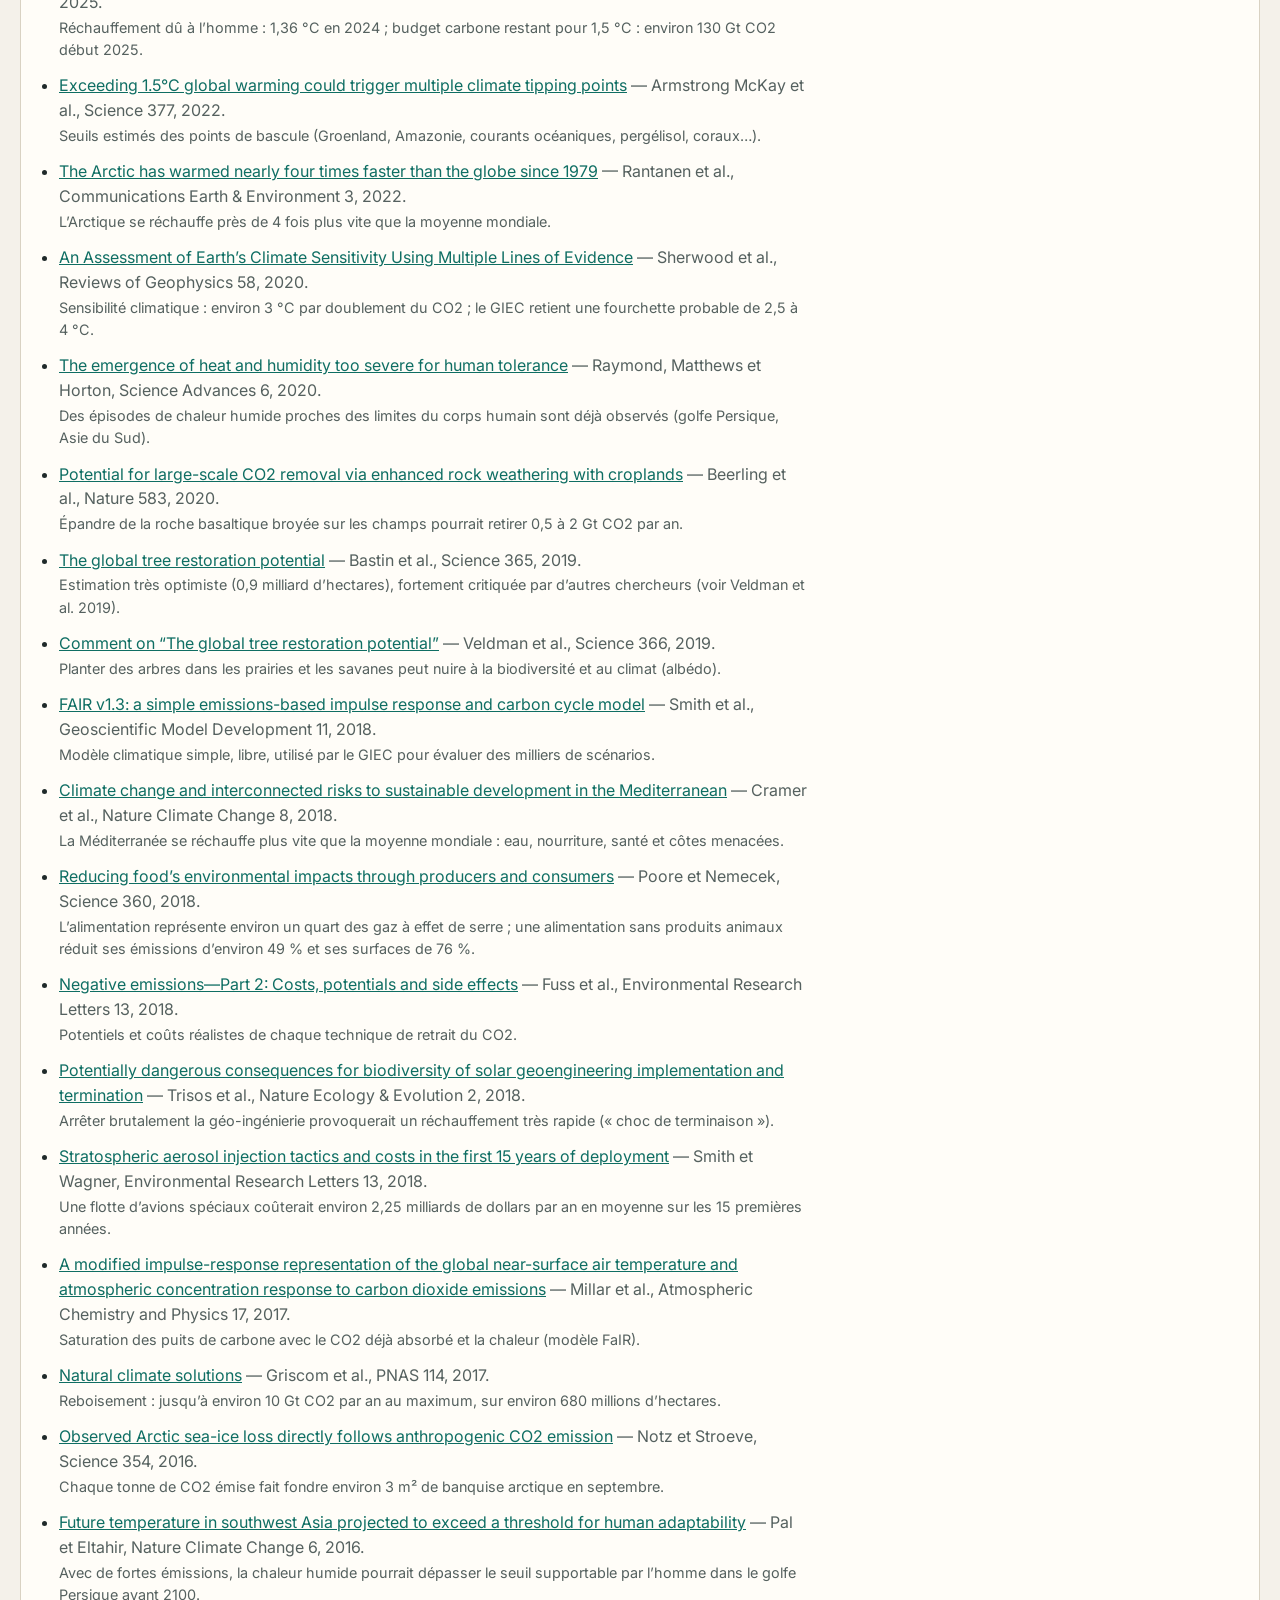
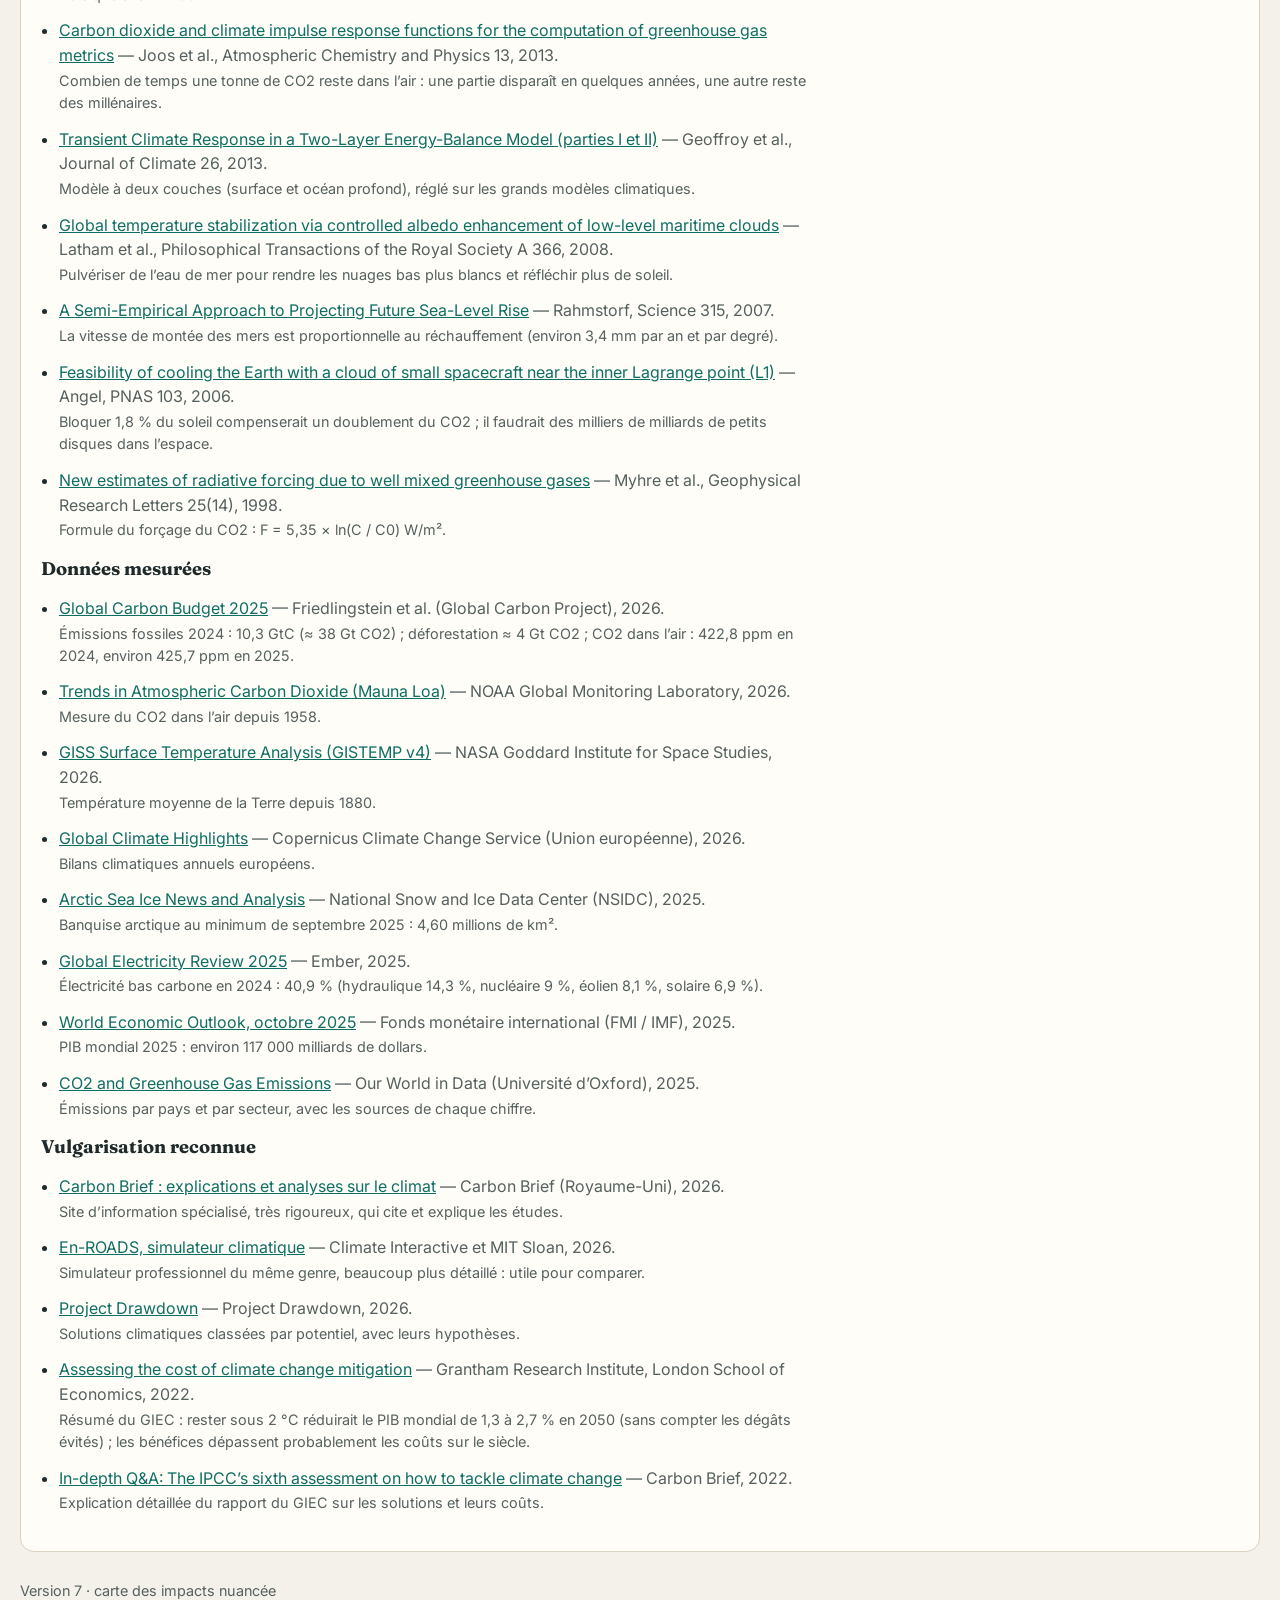
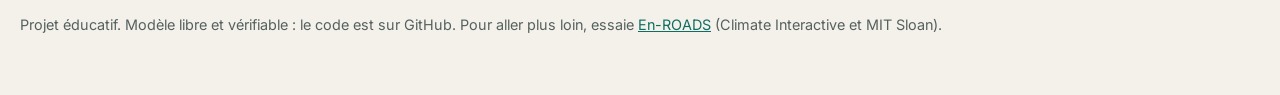
==== commit c160e4fc: "Carte des impacts plus nuancée Chaque risque monte progressivement autour de son seuil (de 0,5 °C av" ====
--- a/index.html
+++ b/index.html
@@ -10,7 +10,7 @@
   <link href="https://fonts.googleapis.com/css2?family=Fraunces:opsz,wght@9..144,500;9..144,700&family=Inter:wght@400;500;600&display=swap" rel="stylesheet">
   <!-- ?v=… : numéro de version, à augmenter à chaque mise en ligne pour que les navigateurs
        rechargent les fichiers au lieu de garder l'ancienne version en mémoire. -->
-  <link rel="stylesheet" href="css/style.css?v=6">
+  <link rel="stylesheet" href="css/style.css?v=7">
 </head>
 <body>
   <header class="hero">
@@ -141,10 +141,20 @@
           <ul id="impact-list" class="impact-list"></ul>
         </div>
         <p class="muted cost-context">
-          Touche une région de la carte pour voir ses risques. Chaque risque a un seuil de réchauffement mondial
-          d’après le GIEC (2022) et les études citées : ce sont des ordres de grandeur, les dégâts augmentent
-          progressivement. La couleur indique la part des risques de la région dont le seuil est dépassé.
+          Touche une région de la carte pour voir ses risques. Les seuils de réchauffement viennent du GIEC (2022)
+          et des études citées ; ce sont des ordres de grandeur.
         </p>
+        <details class="impact-method">
+          <summary>Comment la couleur est calculée</summary>
+          <p>
+            C’est un choix de présentation, pour rendre la carte lisible : il n’existe pas de « note » officielle des régions.
+            Chaque risque monte progressivement, à partir de 0,5 °C avant son seuil jusqu’à son plein effet 1,5 °C après
+            (comme les « braises » des figures du GIEC). Il compte selon sa gravité : ●●● vies menacées ou dégâts
+            irréversibles, ●●○ dégâts majeurs, ●○○ dégâts en partie évitables en s’adaptant. Enfin, les régions que le GIEC
+            désigne comme les plus vulnérables (Afrique, Asie du Sud, Amérique centrale et du Sud, Arctique, petites îles)
+            comptent un peu plus (× 1,2 ; × 1,1 pour l’Océanie, qui mêle l’Australie et des petites îles).
+          </p>
+        </details>
       </section>
 
       <section class="panel" aria-labelledby="tipping-title">
@@ -211,7 +221,7 @@
   </section>
 
   <footer class="wrap footer">
-    <p class="version">Version 6 · carte des impacts et mode découverte</p>
+    <p class="version">Version 7 · carte des impacts nuancée</p>
     <p>Projet éducatif. Modèle libre et vérifiable : le code est sur GitHub. Pour aller plus loin, essaie <a href="https://www.climateinteractive.org/en-roads/">En-ROADS</a> (Climate Interactive et MIT Sloan).</p>
   </footer>
 
@@ -257,17 +267,17 @@
     </div>
   </dialog>
 
-  <script src="js/sources.js?v=6"></script>
-  <script src="js/levers.js?v=6"></script>
-  <script src="js/model.js?v=6"></script>
-  <script src="js/costs.js?v=6"></script>
-  <script src="js/charts.js?v=6"></script>
-  <script src="js/app.js?v=6"></script>
-  <script src="js/world-map.js?v=6"></script>
-  <script src="js/impacts.js?v=6"></script>
-  <script src="js/map.js?v=6"></script>
-  <script src="js/challenges.js?v=6"></script>
-  <script src="js/challenge-ui.js?v=6"></script>
-  <script src="js/tour.js?v=6"></script>
+  <script src="js/sources.js?v=7"></script>
+  <script src="js/levers.js?v=7"></script>
+  <script src="js/model.js?v=7"></script>
+  <script src="js/costs.js?v=7"></script>
+  <script src="js/charts.js?v=7"></script>
+  <script src="js/app.js?v=7"></script>
+  <script src="js/world-map.js?v=7"></script>
+  <script src="js/impacts.js?v=7"></script>
+  <script src="js/map.js?v=7"></script>
+  <script src="js/challenges.js?v=7"></script>
+  <script src="js/challenge-ui.js?v=7"></script>
+  <script src="js/tour.js?v=7"></script>
 </body>
 </html>
--- a/css/style.css
+++ b/css/style.css
@@ -343,6 +343,11 @@
   background: var(--surface-2); border-left: 4px solid var(--good);
 }
 .impact-list li.active { border-left-color: var(--danger); }
+.impact-list li.starting { border-left-color: var(--warn); }
+.impact-list li.starting .impact-info { color: var(--badge-ambitieux); }
+.impact-bar { height: 4px; border-radius: 2px; background: var(--line); margin: 6px 0 4px; position: relative; overflow: hidden; }
+.impact-bar::after { content: ''; position: absolute; inset: 0 auto 0 0; width: var(--progress, 0); background: var(--danger); border-radius: 2px; }
+.impact-method { margin-top: 8px; }
 .impact-info { font-size: 0.8rem; color: var(--ink-2); }
 .impact-list li.active .impact-info { color: var(--danger); }
 
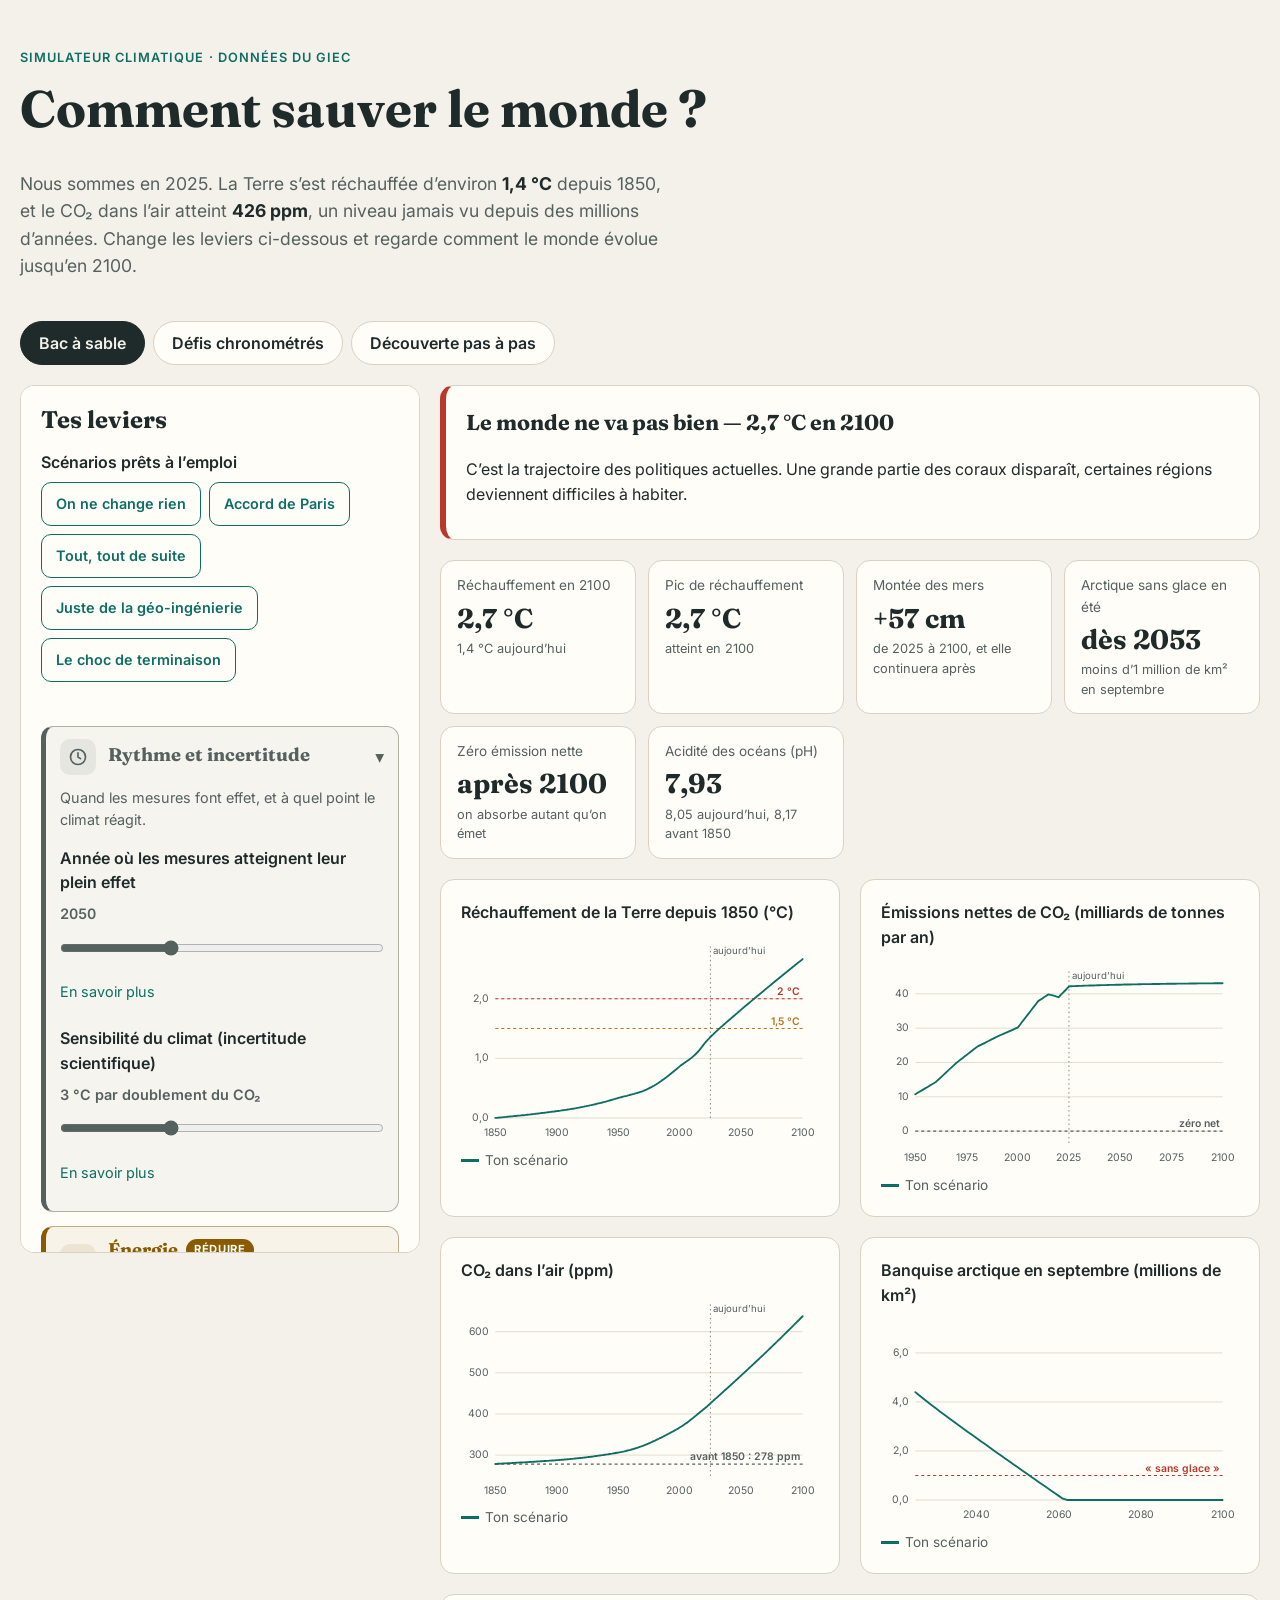
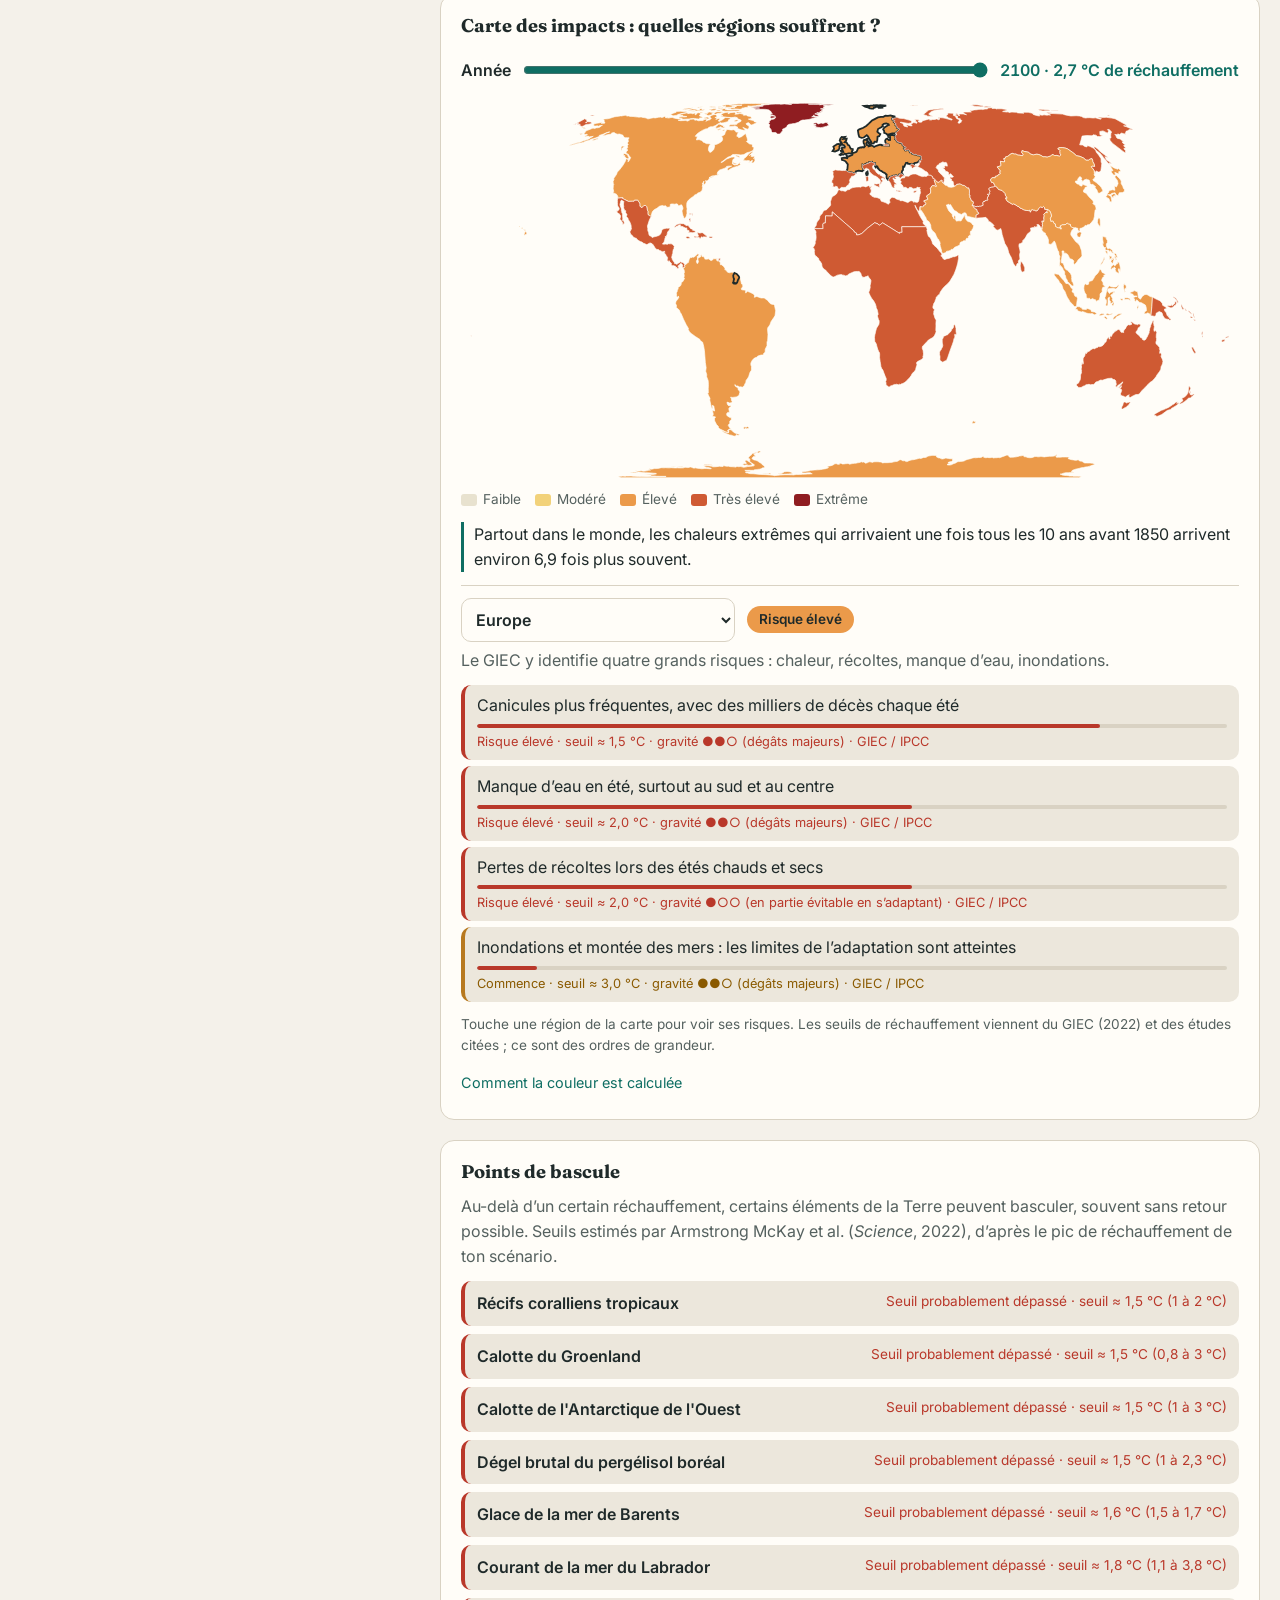
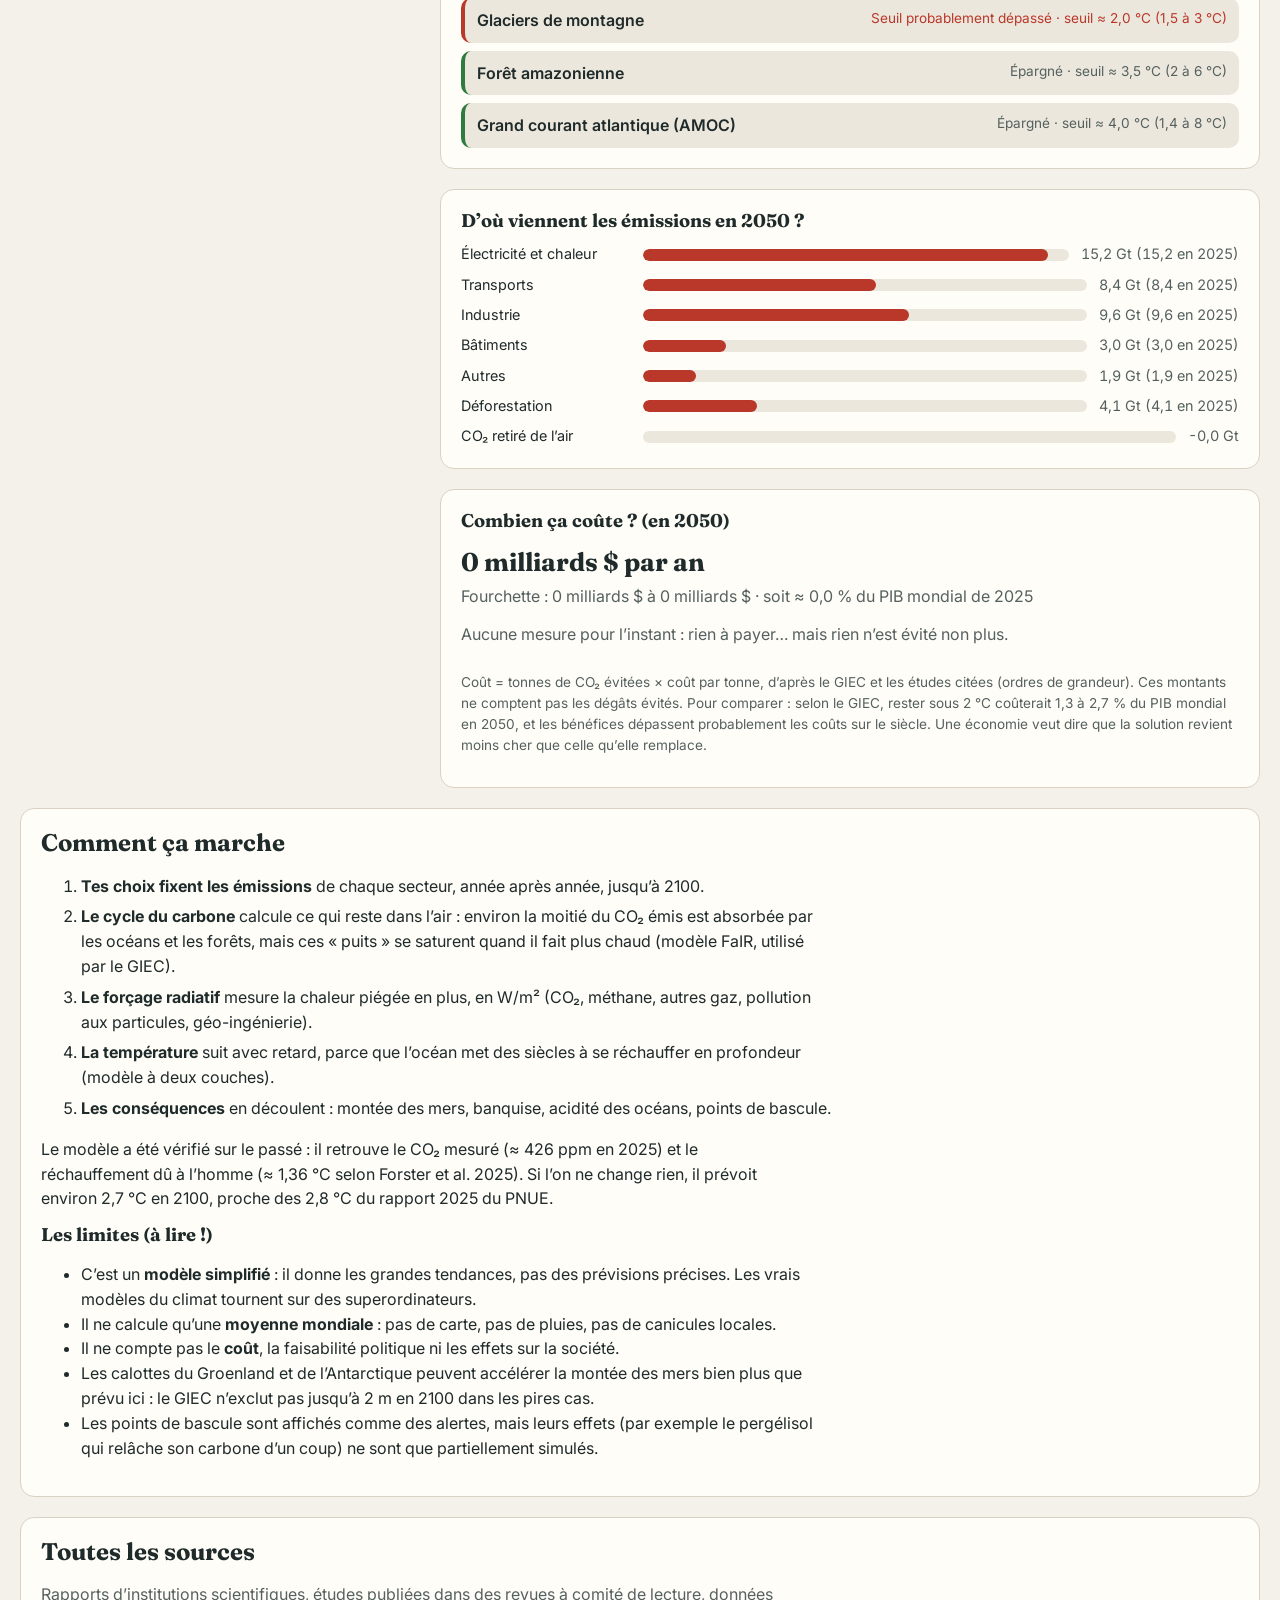
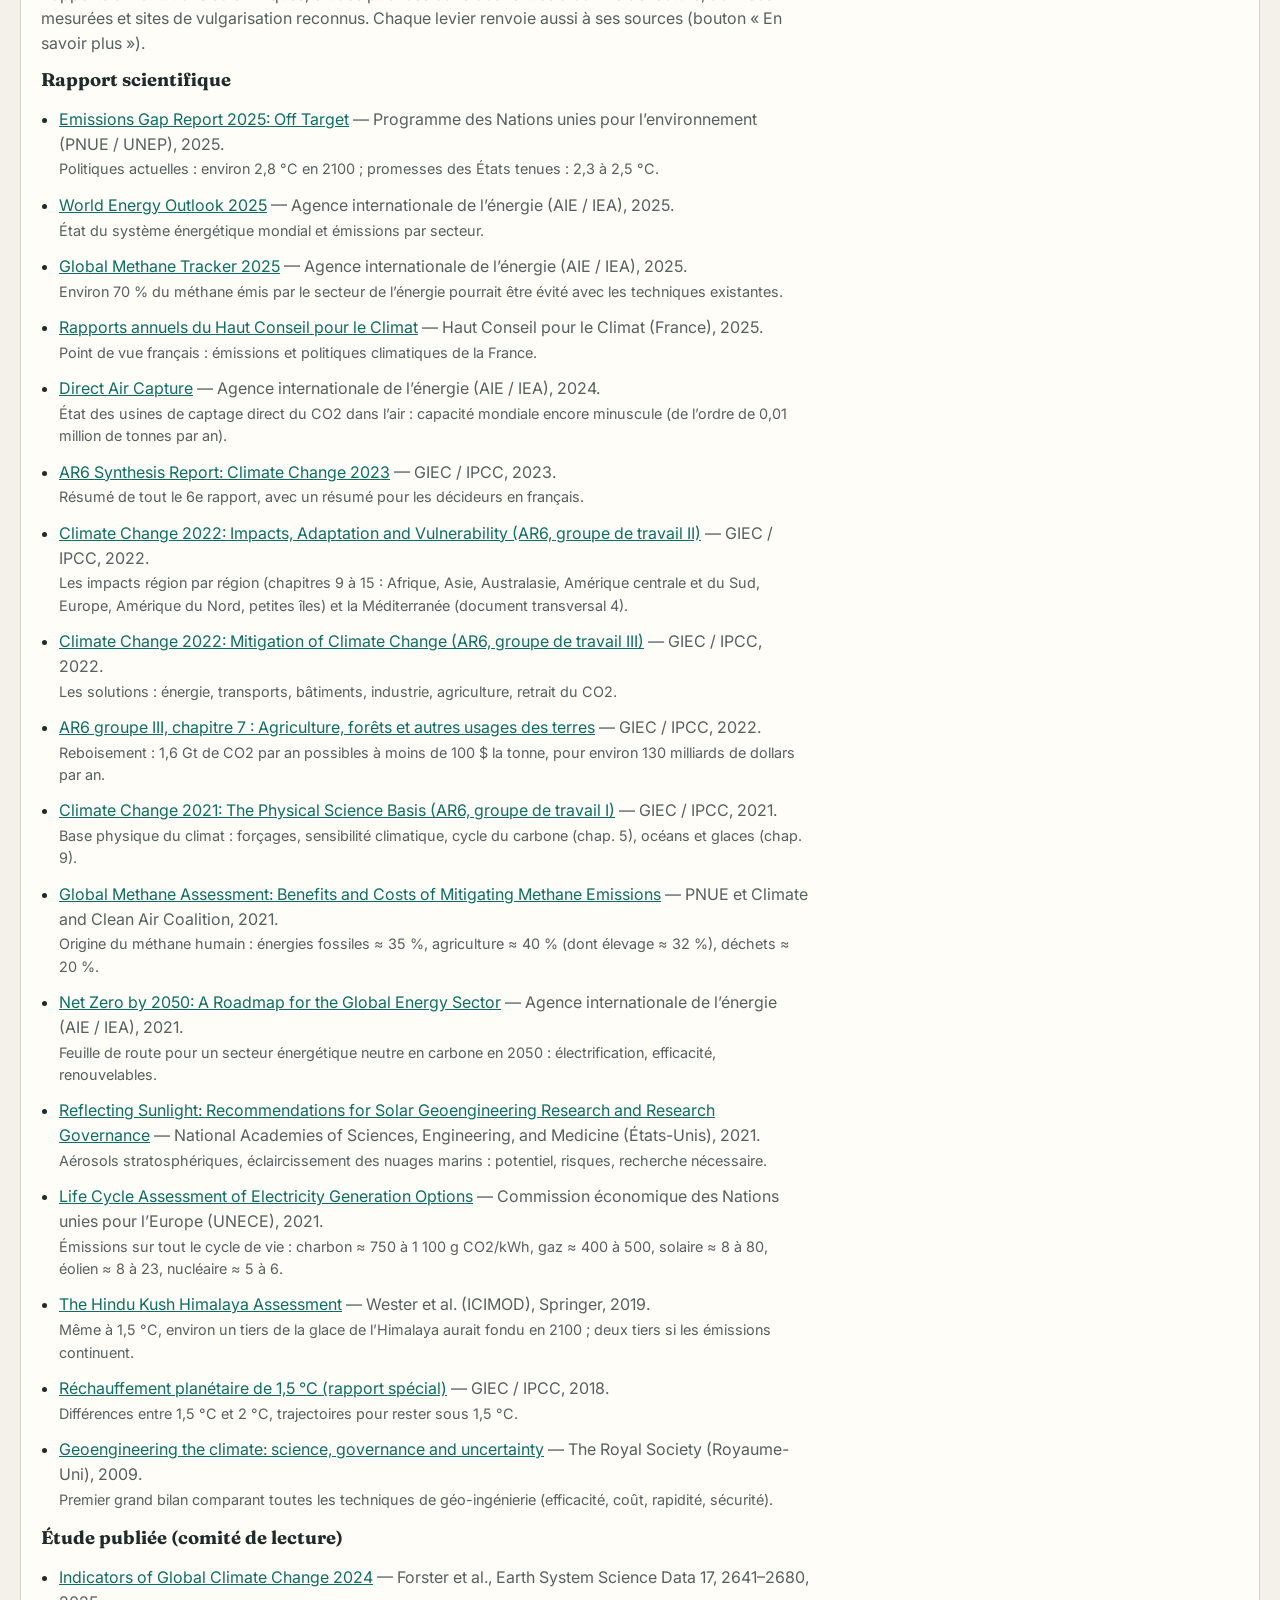
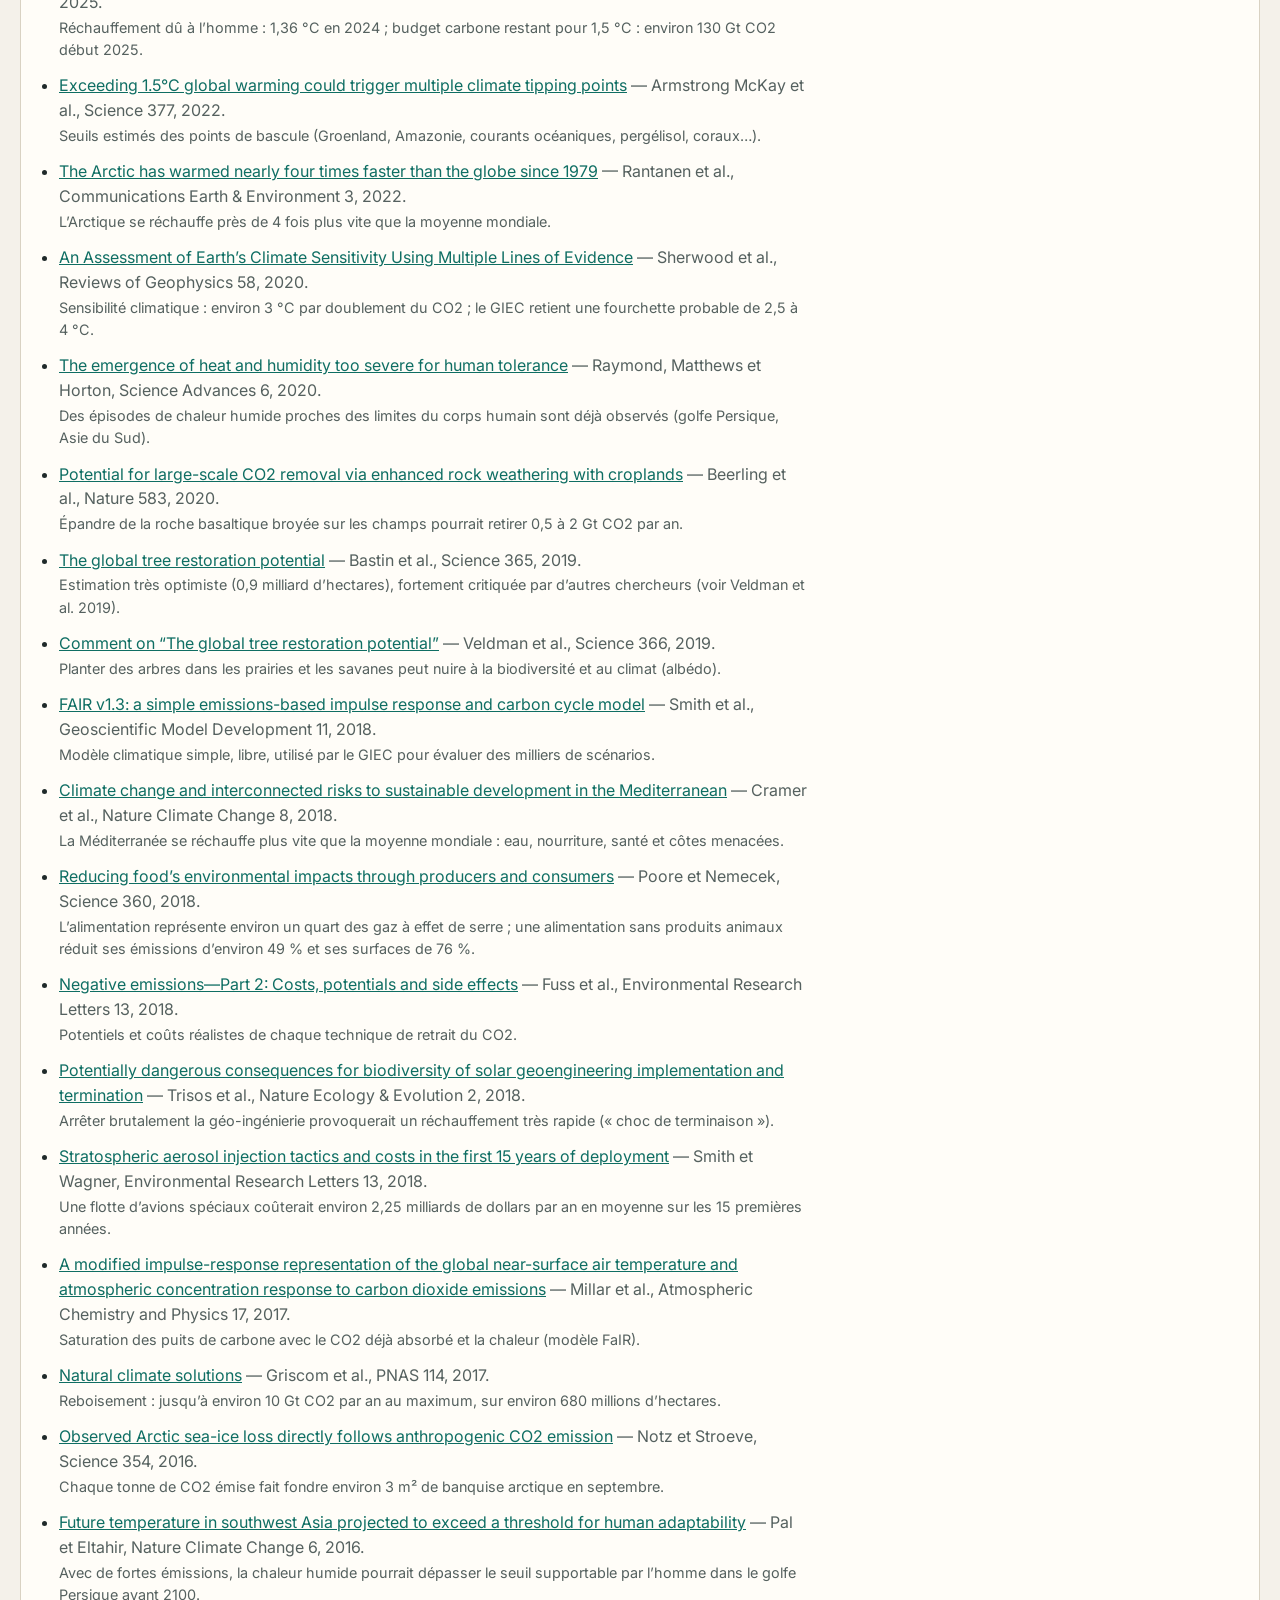
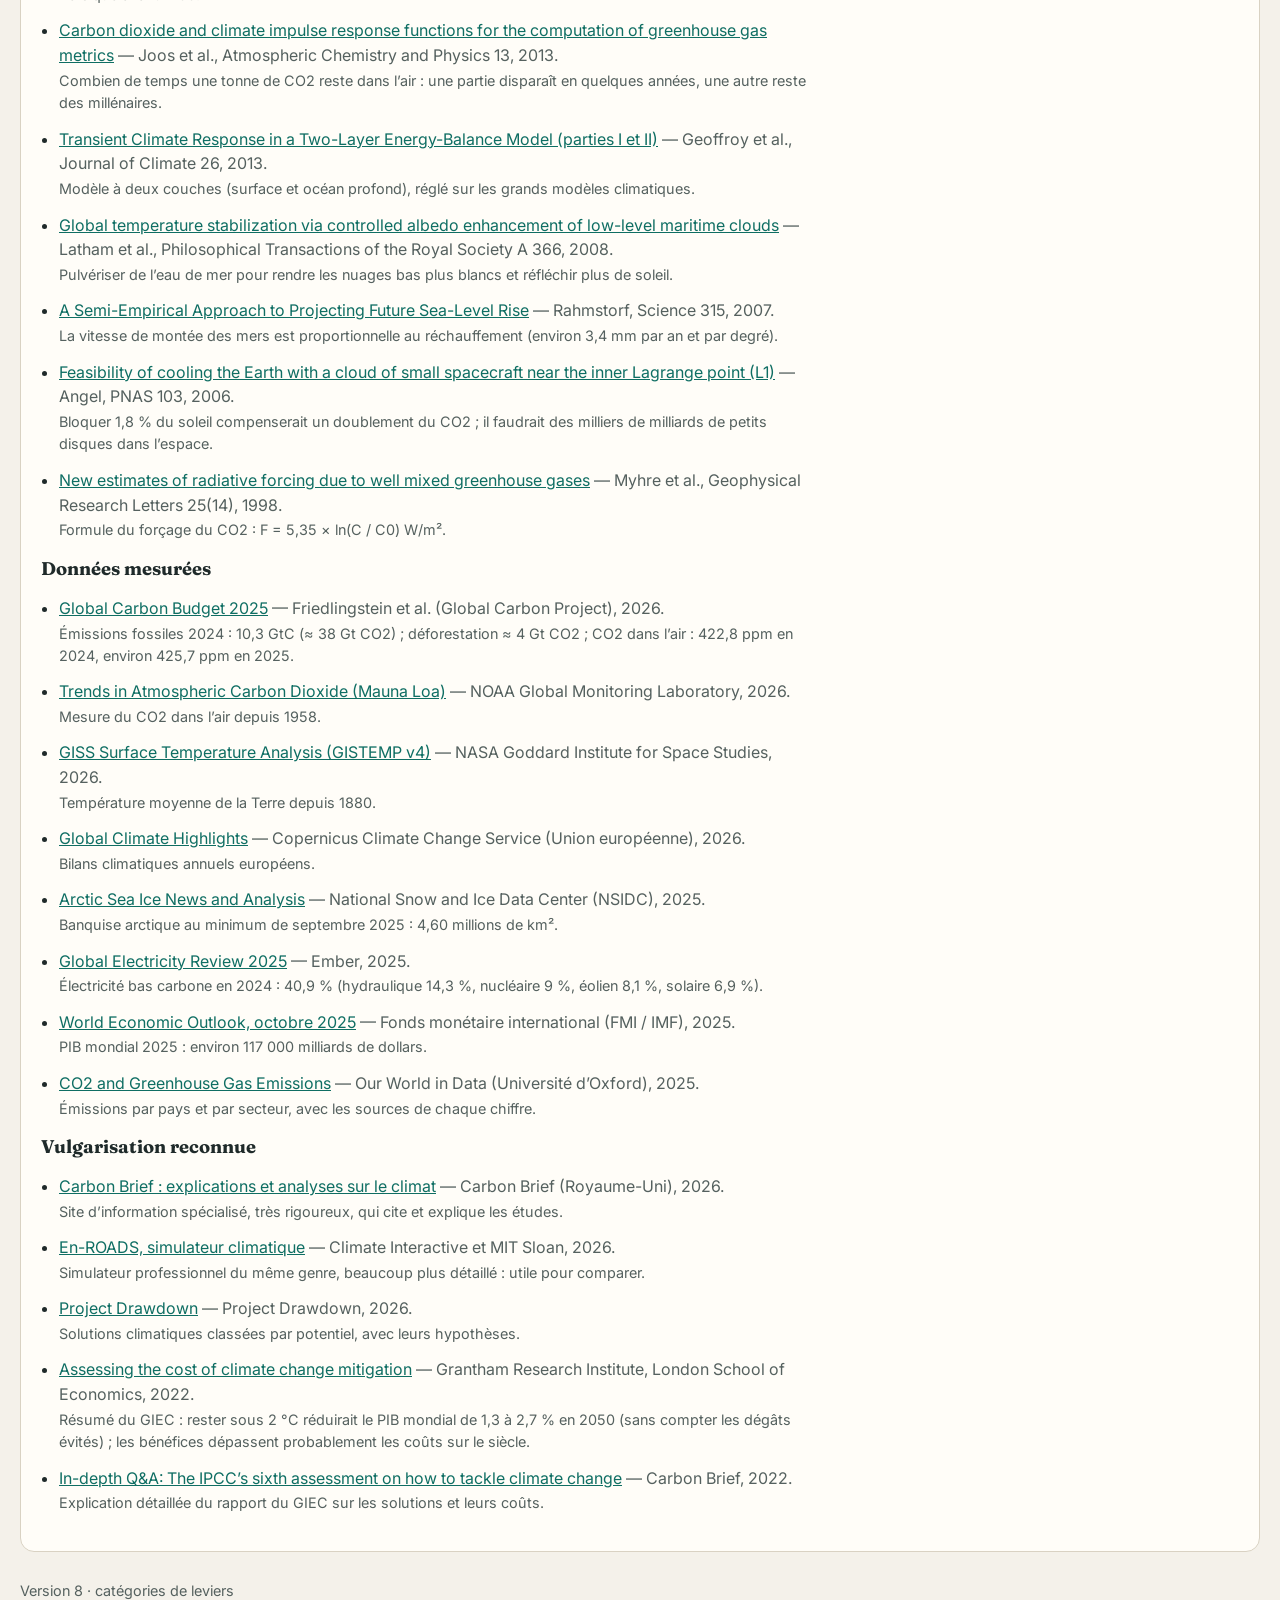
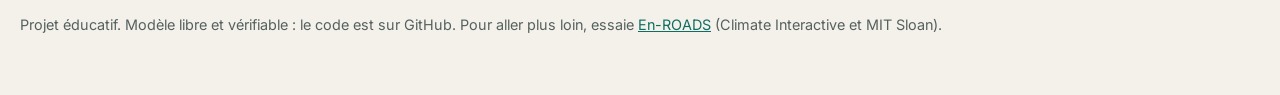
==== commit 920cb083: "Différencie les catégories de leviers Chaque catégorie a sa couleur, son icône et son rôle (Réduire," ====
--- a/index.html
+++ b/index.html
@@ -10,7 +10,7 @@
   <link href="https://fonts.googleapis.com/css2?family=Fraunces:opsz,wght@9..144,500;9..144,700&family=Inter:wght@400;500;600&display=swap" rel="stylesheet">
   <!-- ?v=… : numéro de version, à augmenter à chaque mise en ligne pour que les navigateurs
        rechargent les fichiers au lieu de garder l'ancienne version en mémoire. -->
-  <link rel="stylesheet" href="css/style.css?v=7">
+  <link rel="stylesheet" href="css/style.css?v=8">
 </head>
 <body>
   <header class="hero">
@@ -78,10 +78,11 @@
         <p id="preset-description" class="preset-description" aria-live="polite"></p>
       </div>
 
-      <div id="global-levers" class="lever-group"></div>
+      <div id="global-levers"></div>
       <div id="lever-groups"></div>
 
-      <div class="lever-group">
+      <!-- Déplacé par js/app.js dans la catégorie « Géo-ingénierie solaire » -->
+      <div id="geo-stop-box" class="geo-stop">
         <label class="checkbox">
           <input type="checkbox" id="geo-stop">
           <span>Arrêt brutal de la géo-ingénierie en <strong>2070</strong> (guerre, crise, manque d’argent…)</span>
@@ -221,7 +222,7 @@
   </section>
 
   <footer class="wrap footer">
-    <p class="version">Version 7 · carte des impacts nuancée</p>
+    <p class="version">Version 8 · catégories de leviers</p>
     <p>Projet éducatif. Modèle libre et vérifiable : le code est sur GitHub. Pour aller plus loin, essaie <a href="https://www.climateinteractive.org/en-roads/">En-ROADS</a> (Climate Interactive et MIT Sloan).</p>
   </footer>
 
@@ -267,17 +268,17 @@
     </div>
   </dialog>
 
-  <script src="js/sources.js?v=7"></script>
-  <script src="js/levers.js?v=7"></script>
-  <script src="js/model.js?v=7"></script>
-  <script src="js/costs.js?v=7"></script>
-  <script src="js/charts.js?v=7"></script>
-  <script src="js/app.js?v=7"></script>
-  <script src="js/world-map.js?v=7"></script>
-  <script src="js/impacts.js?v=7"></script>
-  <script src="js/map.js?v=7"></script>
-  <script src="js/challenges.js?v=7"></script>
-  <script src="js/challenge-ui.js?v=7"></script>
-  <script src="js/tour.js?v=7"></script>
+  <script src="js/sources.js?v=8"></script>
+  <script src="js/levers.js?v=8"></script>
+  <script src="js/model.js?v=8"></script>
+  <script src="js/costs.js?v=8"></script>
+  <script src="js/charts.js?v=8"></script>
+  <script src="js/app.js?v=8"></script>
+  <script src="js/world-map.js?v=8"></script>
+  <script src="js/impacts.js?v=8"></script>
+  <script src="js/map.js?v=8"></script>
+  <script src="js/challenges.js?v=8"></script>
+  <script src="js/challenge-ui.js?v=8"></script>
+  <script src="js/tour.js?v=8"></script>
 </body>
 </html>
--- a/css/style.css
+++ b/css/style.css
@@ -25,6 +25,12 @@
   --risk-4: #8f1d21;
   --risk-ink: #1f2a2a;
   --risk-ink-strong: #ffffff; /* texte sur les niveaux 3 et 4 */
+  /* Couleurs des catégories de leviers */
+  --group-rhythm: #55615f;
+  --group-energy: #8a5a00;
+  --group-land: #2f6b37;
+  --group-removal: #1d5f91;
+  --group-geo: #7a2f96;
   color-scheme: light;
 }
 
@@ -53,6 +59,11 @@
     --risk-4: #f0857a;
     --risk-ink: #0b1514;
     --risk-ink-strong: #0b1514;
+    --group-rhythm: #a3b0ad;
+    --group-energy: #f0b14a;
+    --group-land: #7fcf8c;
+    --group-removal: #7cb8e6;
+    --group-geo: #d29bf0;
     color-scheme: dark;
   }
 }
@@ -118,14 +129,55 @@
 @media (max-width: 900px) {
   .levers { position: static; max-height: none; }
 }
-.lever-group { border-top: 1px solid var(--line); padding-top: 16px; margin-top: 16px; }
+.lever-group {
+  --group: var(--accent);
+  margin-top: 14px; padding: 0 14px 4px; border-radius: 12px;
+  border: 1px solid color-mix(in srgb, var(--group) 30%, var(--line));
+  border-left: 5px solid var(--group);
+  background: color-mix(in srgb, var(--group) 6%, var(--surface));
+}
+.group-rhythm { --group: var(--group-rhythm); }
+.group-energy { --group: var(--group-energy); }
+.group-land { --group: var(--group-land); }
+.group-removal { --group: var(--group-removal); }
+/* La géo-ingénierie est à part : bordure en pointillés pour signaler son côté extravagant */
+.group-geo { --group: var(--group-geo); border-style: dashed; border-left-style: solid; }
+.group-head {
+  display: flex; gap: 12px; align-items: center; cursor: pointer; list-style: none;
+  padding: 12px 0; min-height: 44px;
+}
+.group-head::-webkit-details-marker { display: none; }
+.group-head::after {
+  content: '▾'; margin-left: auto; color: var(--group); font-size: 1.1rem; transition: transform 0.2s;
+}
+.lever-group:not([open]) .group-head::after { transform: rotate(-90deg); }
+.lever-group:not([open]) { padding-bottom: 0; }
+.group-icon {
+  flex: none; width: 36px; height: 36px; border-radius: 10px; display: grid; place-items: center;
+  color: var(--group); background: color-mix(in srgb, var(--group) 15%, var(--surface));
+}
+.group-icon svg { width: 20px; height: 20px; }
+.group-titles { display: flex; flex-wrap: wrap; align-items: center; gap: 4px 8px; }
+.group-titles h3 { margin: 0; color: var(--group); }
+.group-role {
+  font-size: 0.7rem; font-weight: 700; text-transform: uppercase; letter-spacing: 0.06em;
+  padding: 2px 8px; border-radius: 99px; color: var(--surface); background: var(--group);
+}
+.group-status { flex-basis: 100%; font-size: 0.8rem; color: var(--ink-2); }
+.group-status.on { color: var(--group); font-weight: 600; }
+.group-intro { font-size: 0.9rem; color: var(--ink-2); margin-bottom: 14px; }
+.lever-group input[type='range'] { accent-color: var(--group); }
+.lever-group .lever-value { color: var(--group); }
+.lever-group summary:focus-visible { outline-offset: 0; border-radius: 8px; }
+.geo-stop { margin-bottom: 12px; }
 .lever { margin-bottom: 18px; }
 .lever-head { display: flex; justify-content: space-between; gap: 8px; align-items: baseline; flex-wrap: wrap; }
 .lever-head label { font-weight: 600; }
 .lever-value { font-variant-numeric: tabular-nums; color: var(--accent); font-weight: 600; font-size: 0.9rem; }
 input[type='range'] { width: 100%; accent-color: var(--accent); min-height: 44px; margin: 0; }
-details { font-size: 0.9rem; color: var(--ink-2); }
-summary { cursor: pointer; color: var(--accent); min-height: 32px; display: flex; align-items: center; }
+/* « En savoir plus » sous chaque levier (pas les catégories, qui sont aussi des <details>) */
+.lever details { font-size: 0.9rem; color: var(--ink-2); }
+.lever summary, .impact-method summary { cursor: pointer; color: var(--accent); min-height: 32px; display: flex; align-items: center; }
 .fact { border-left: 3px solid var(--accent); padding-left: 10px; color: var(--ink); }
 
 .badge {
@@ -347,7 +399,7 @@
 .impact-list li.starting .impact-info { color: var(--badge-ambitieux); }
 .impact-bar { height: 4px; border-radius: 2px; background: var(--line); margin: 6px 0 4px; position: relative; overflow: hidden; }
 .impact-bar::after { content: ''; position: absolute; inset: 0 auto 0 0; width: var(--progress, 0); background: var(--danger); border-radius: 2px; }
-.impact-method { margin-top: 8px; }
+.impact-method { margin-top: 8px; font-size: 0.9rem; color: var(--ink-2); }
 .impact-info { font-size: 0.8rem; color: var(--ink-2); }
 .impact-list li.active .impact-info { color: var(--danger); }
 
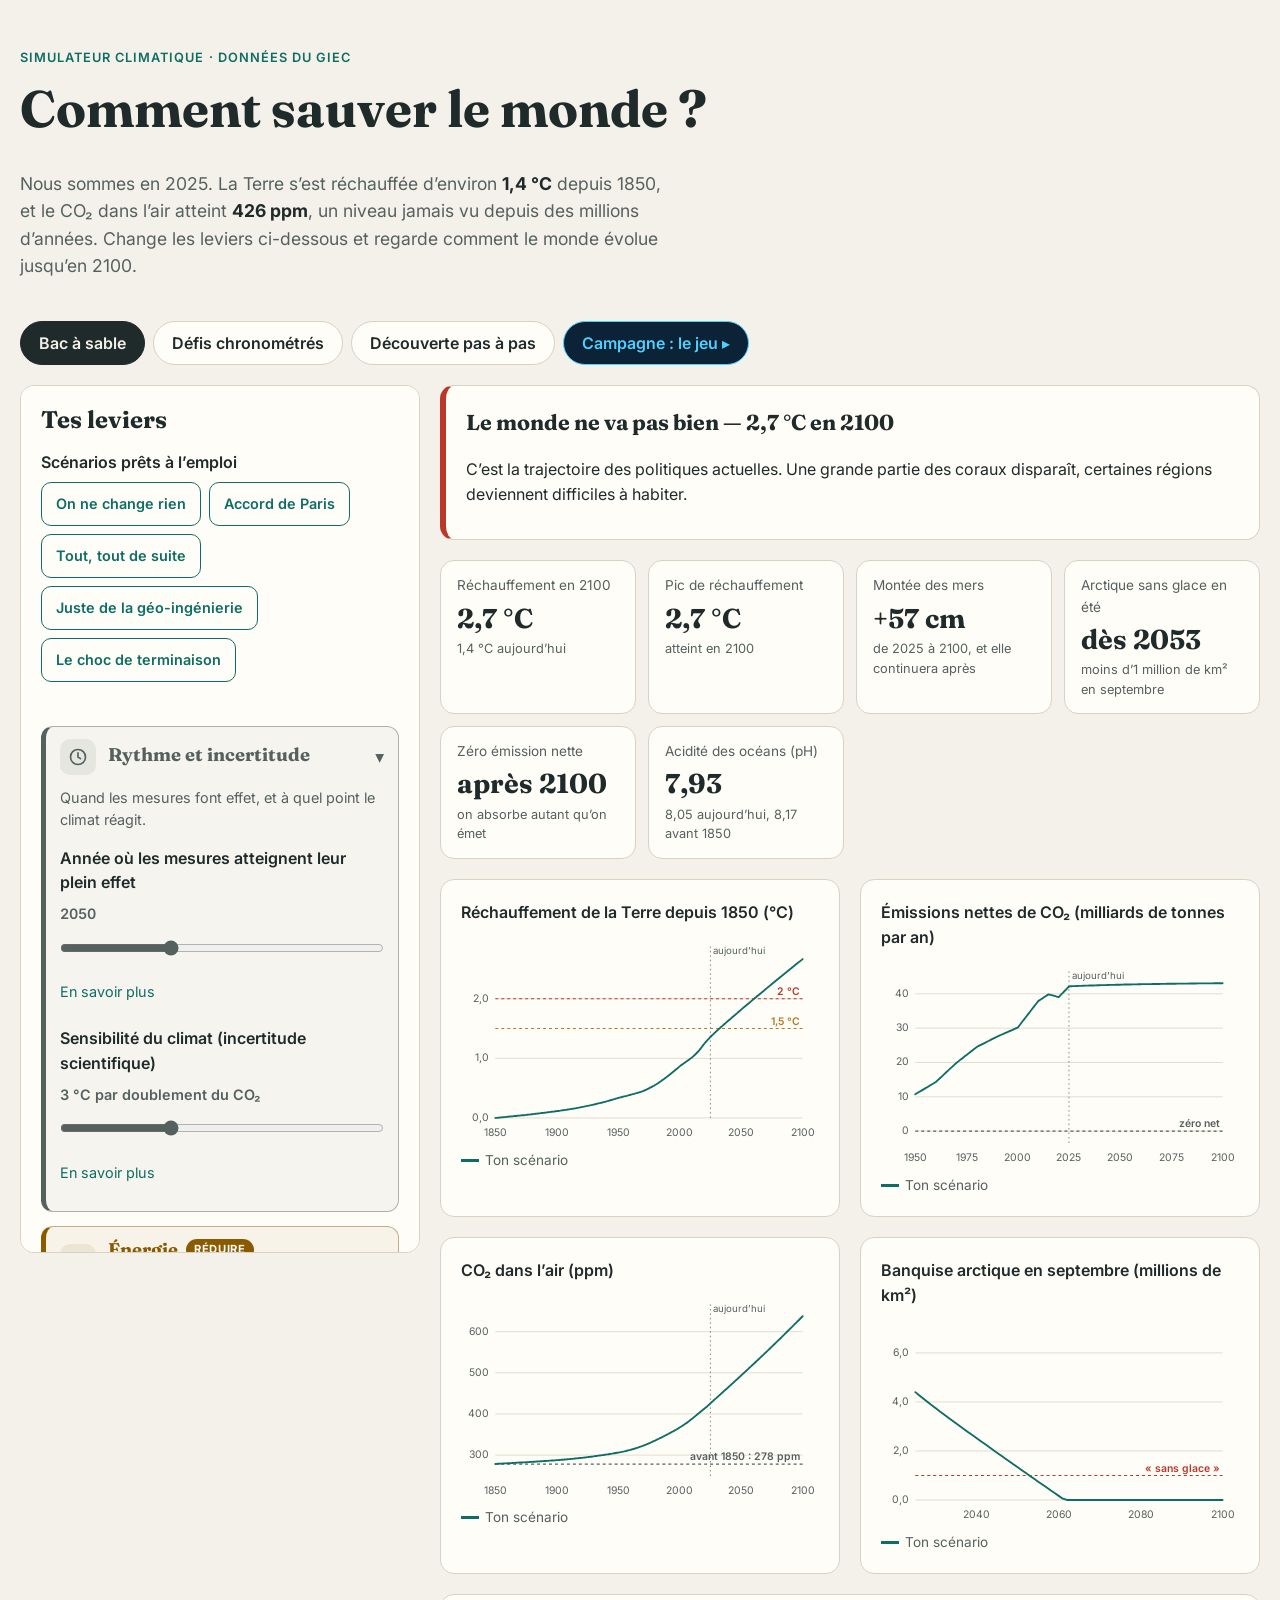
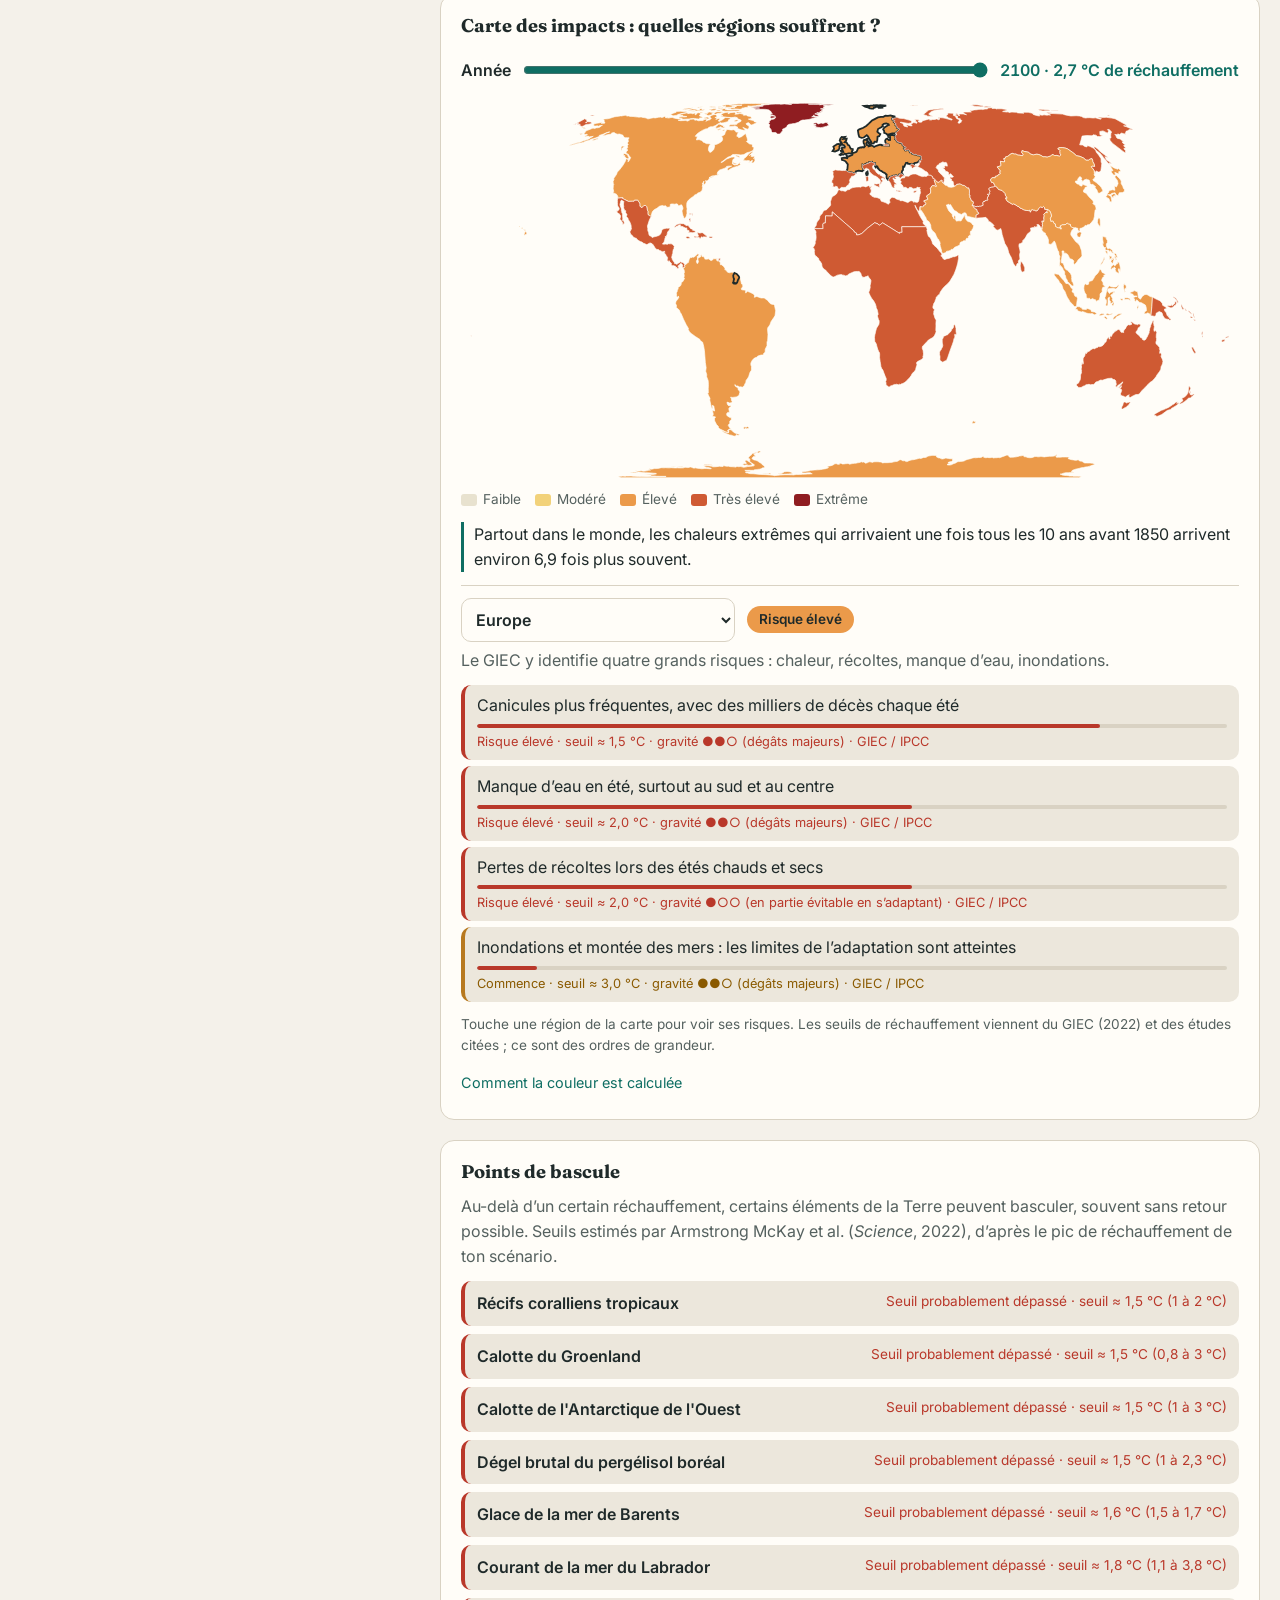
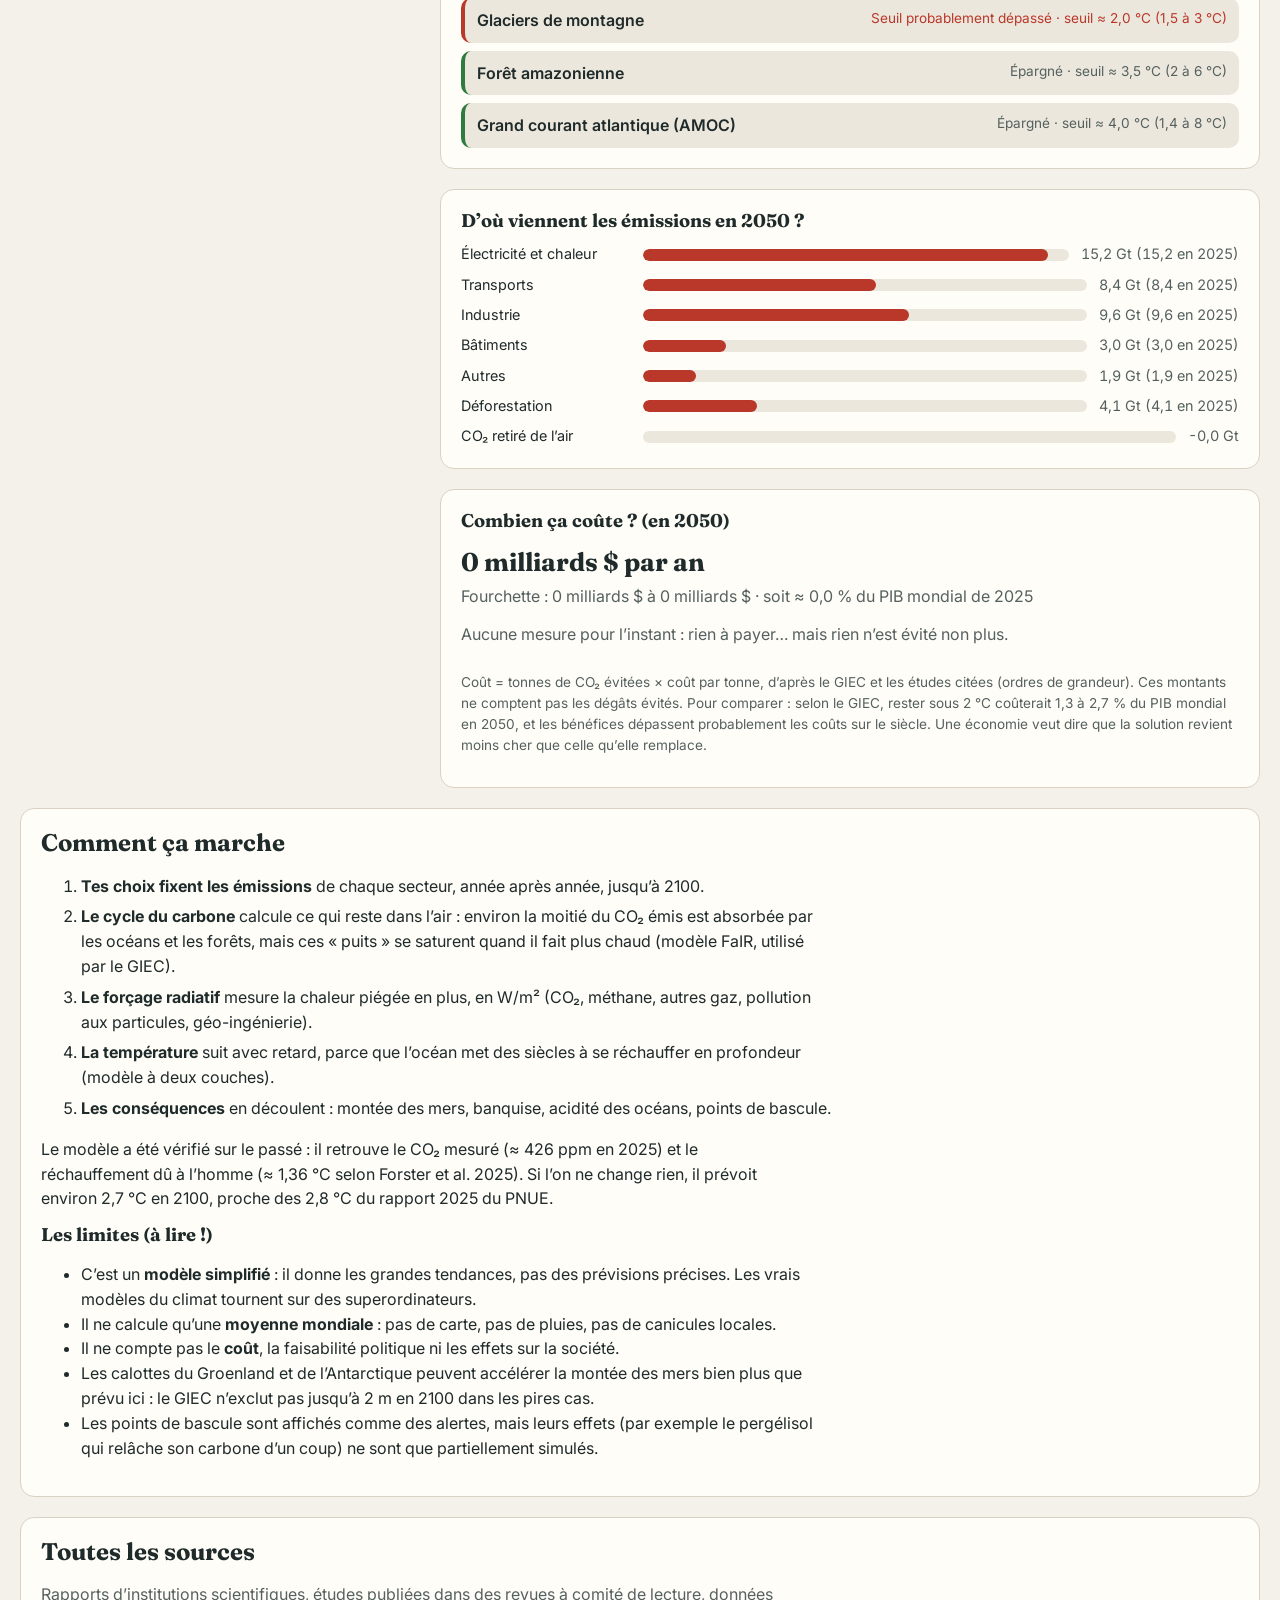
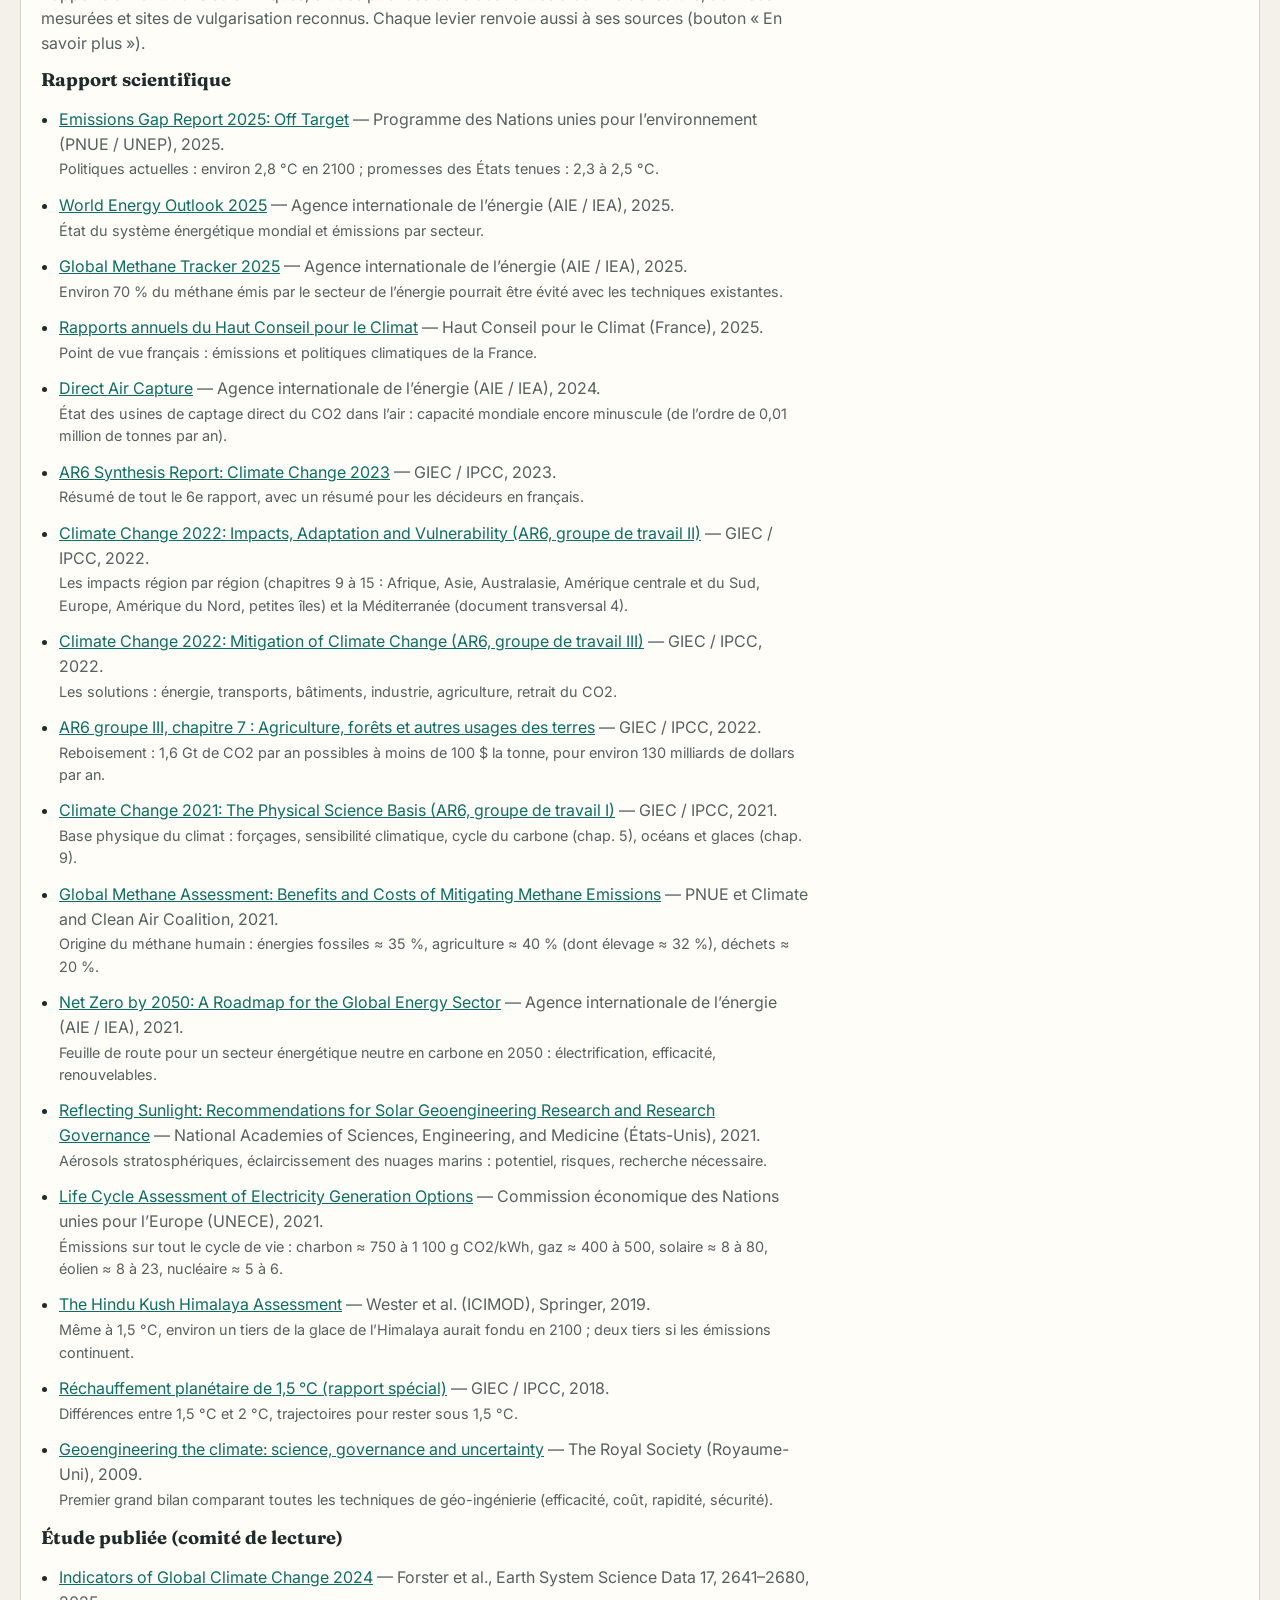
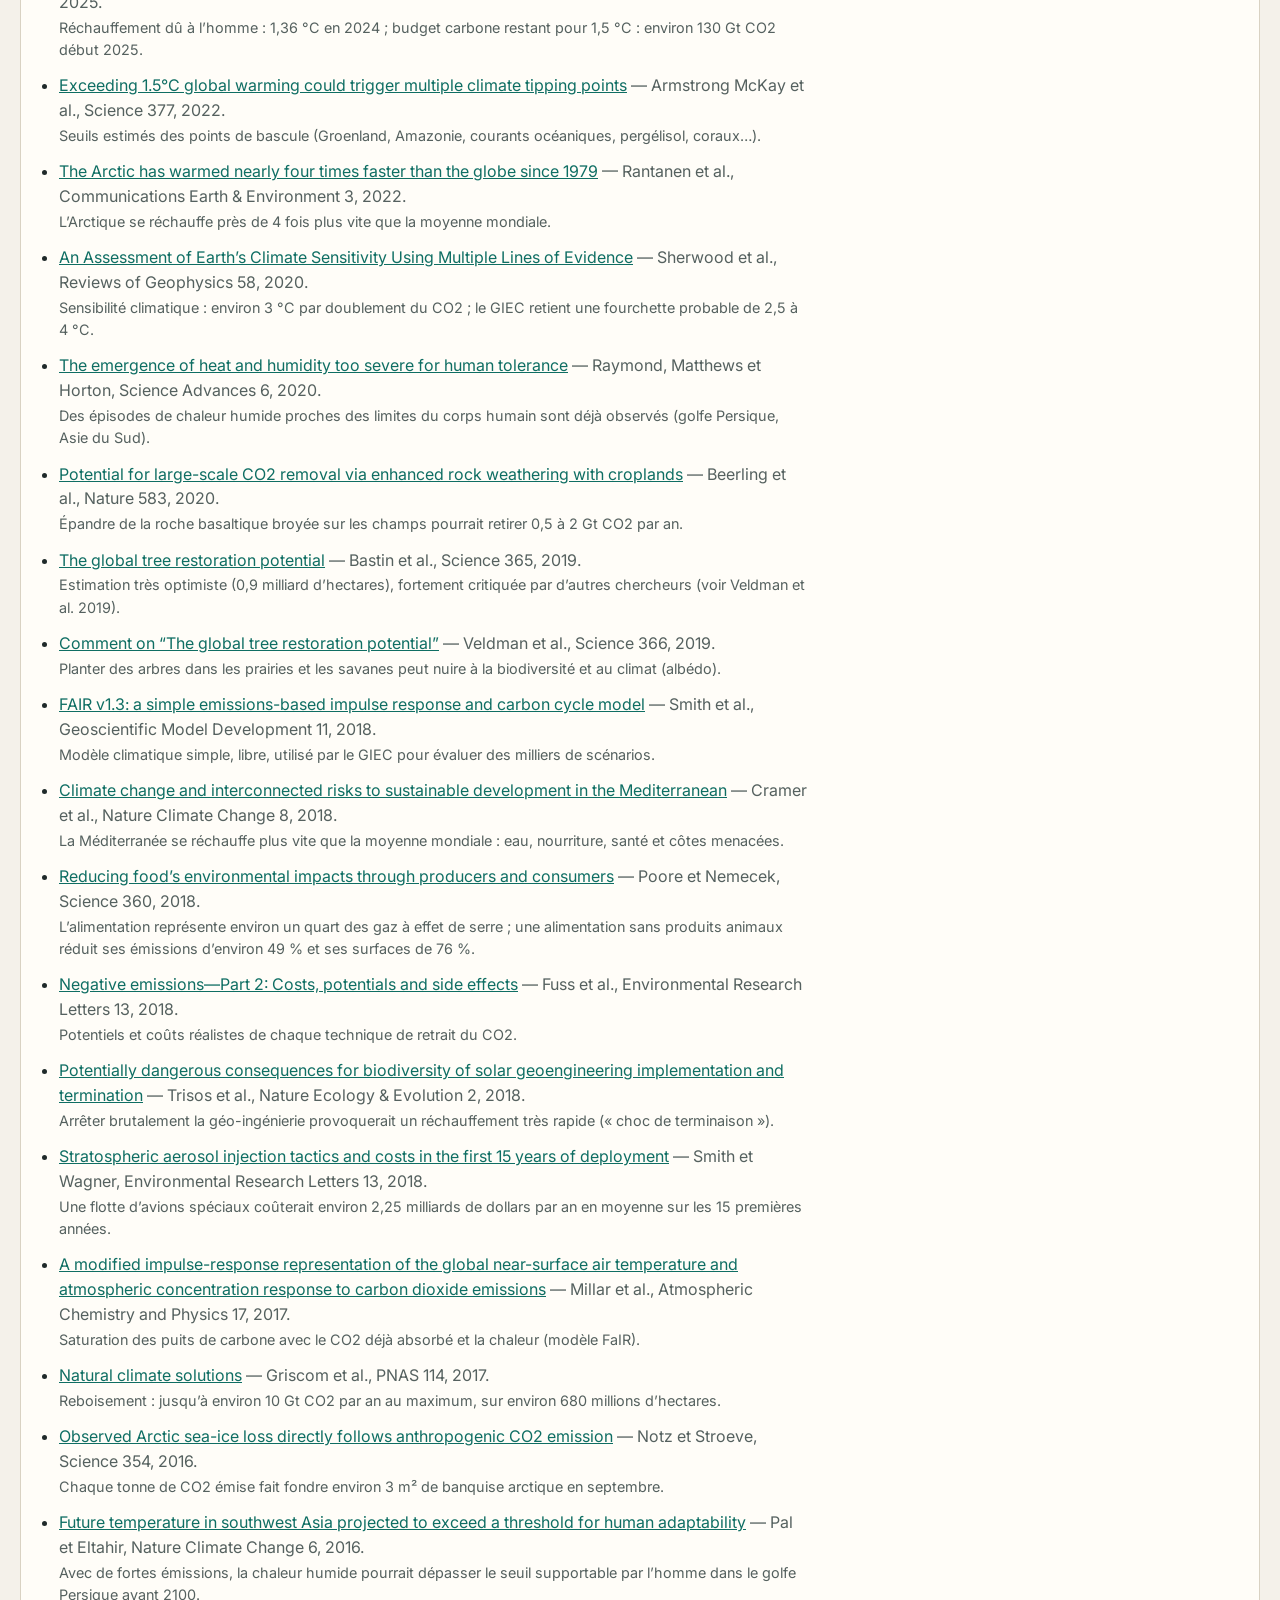
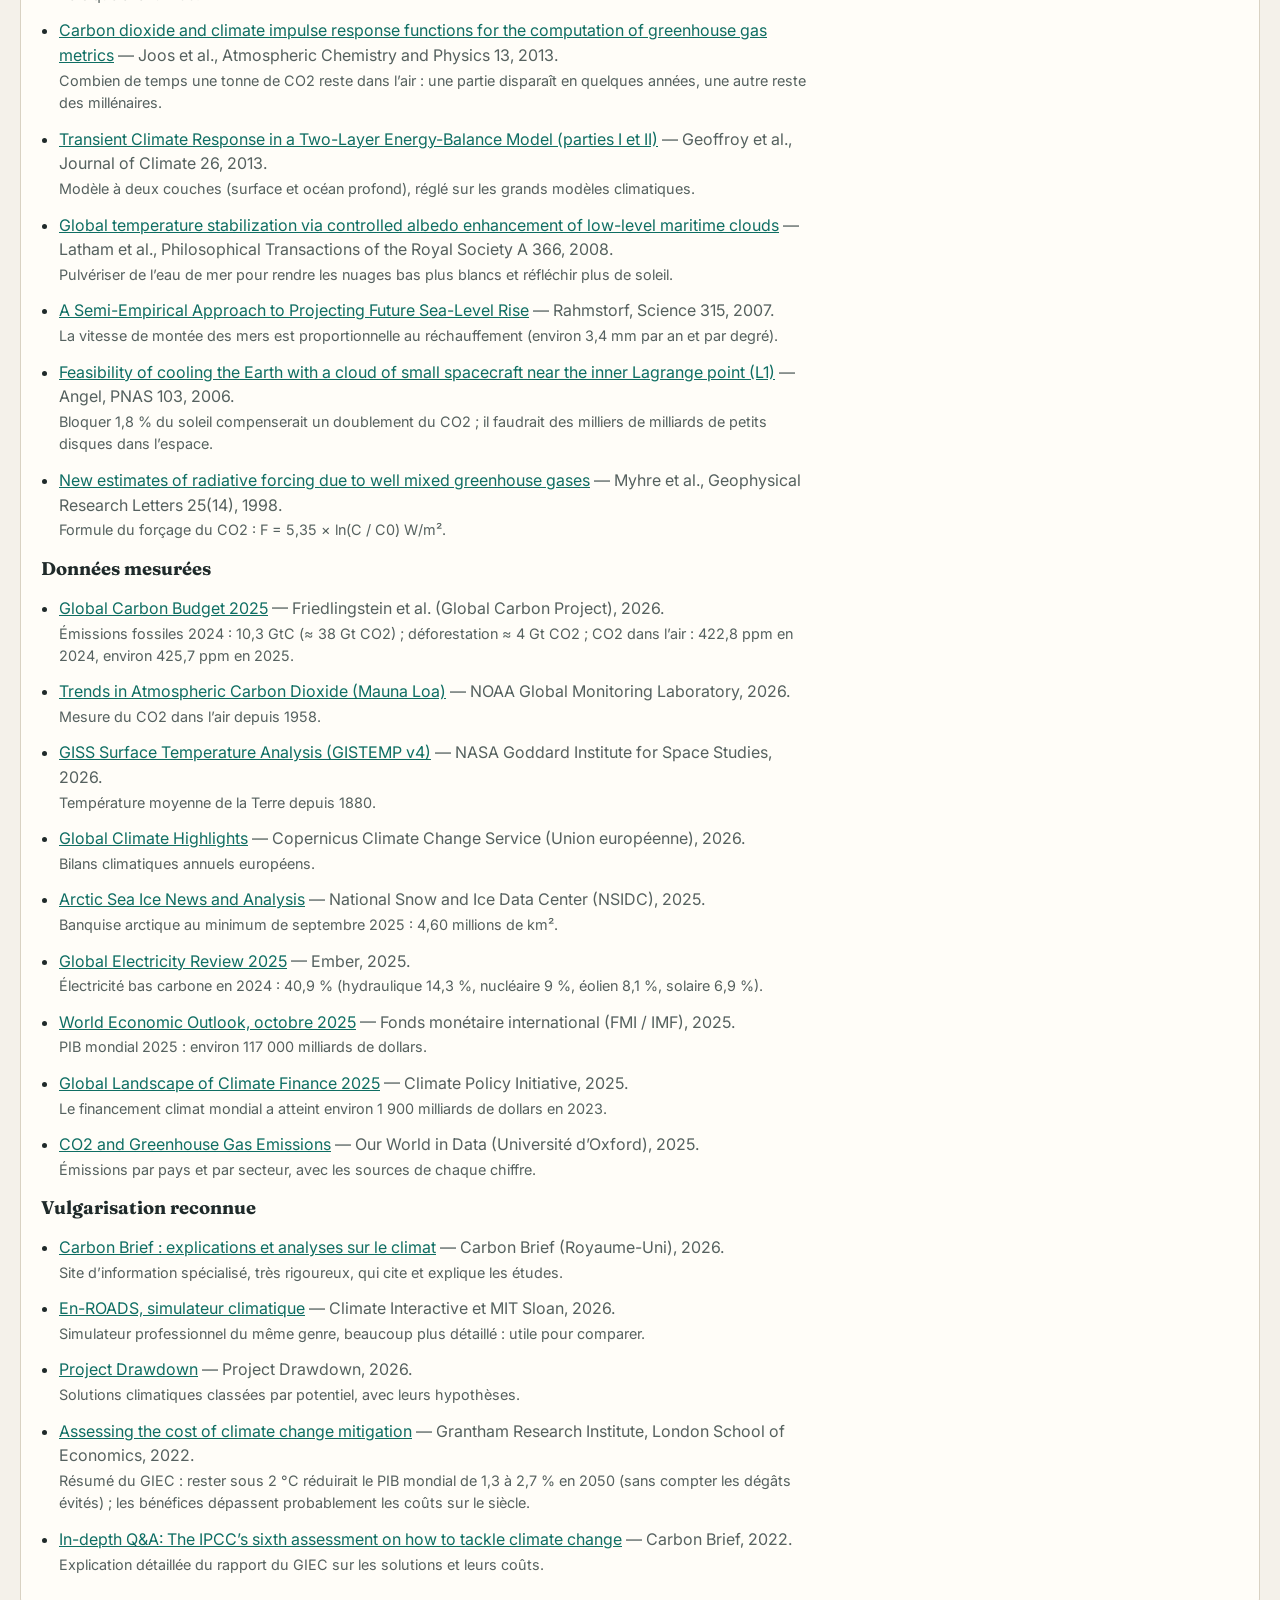
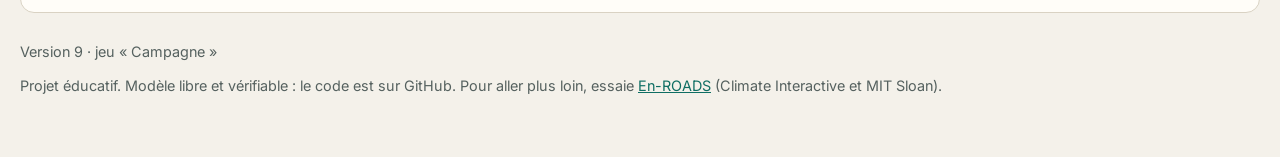
==== commit a5c6a92e: "Ajoute le jeu « Campagne » (jeu.html), inspiré de Plague Inc. Choix de la période (2050 ou 2100) pui" ====
--- a/index.html
+++ b/index.html
@@ -10,7 +10,7 @@
   <link href="https://fonts.googleapis.com/css2?family=Fraunces:opsz,wght@9..144,500;9..144,700&family=Inter:wght@400;500;600&display=swap" rel="stylesheet">
   <!-- ?v=… : numéro de version, à augmenter à chaque mise en ligne pour que les navigateurs
        rechargent les fichiers au lieu de garder l'ancienne version en mémoire. -->
-  <link rel="stylesheet" href="css/style.css?v=8">
+  <link rel="stylesheet" href="css/style.css?v=9">
 </head>
 <body>
   <header class="hero">
@@ -30,6 +30,7 @@
     <button type="button" id="mode-sandbox" class="mode-button" aria-pressed="true">Bac à sable</button>
     <button type="button" id="mode-challenge" class="mode-button" aria-pressed="false">Défis chronométrés</button>
     <button type="button" id="mode-tour" class="mode-button" aria-pressed="false">Découverte pas à pas</button>
+    <a href="jeu.html" class="mode-button mode-link">Campagne : le jeu ▸</a>
   </nav>
 
   <section id="challenge-list" class="wrap challenge-list" aria-labelledby="challenge-list-title" hidden>
@@ -222,7 +223,7 @@
   </section>
 
   <footer class="wrap footer">
-    <p class="version">Version 8 · catégories de leviers</p>
+    <p class="version">Version 9 · jeu « Campagne »</p>
     <p>Projet éducatif. Modèle libre et vérifiable : le code est sur GitHub. Pour aller plus loin, essaie <a href="https://www.climateinteractive.org/en-roads/">En-ROADS</a> (Climate Interactive et MIT Sloan).</p>
   </footer>
 
@@ -268,17 +269,17 @@
     </div>
   </dialog>
 
-  <script src="js/sources.js?v=8"></script>
-  <script src="js/levers.js?v=8"></script>
-  <script src="js/model.js?v=8"></script>
-  <script src="js/costs.js?v=8"></script>
-  <script src="js/charts.js?v=8"></script>
-  <script src="js/app.js?v=8"></script>
-  <script src="js/world-map.js?v=8"></script>
-  <script src="js/impacts.js?v=8"></script>
-  <script src="js/map.js?v=8"></script>
-  <script src="js/challenges.js?v=8"></script>
-  <script src="js/challenge-ui.js?v=8"></script>
-  <script src="js/tour.js?v=8"></script>
+  <script src="js/sources.js?v=9"></script>
+  <script src="js/levers.js?v=9"></script>
+  <script src="js/model.js?v=9"></script>
+  <script src="js/costs.js?v=9"></script>
+  <script src="js/charts.js?v=9"></script>
+  <script src="js/app.js?v=9"></script>
+  <script src="js/world-map.js?v=9"></script>
+  <script src="js/impacts.js?v=9"></script>
+  <script src="js/map.js?v=9"></script>
+  <script src="js/challenges.js?v=9"></script>
+  <script src="js/challenge-ui.js?v=9"></script>
+  <script src="js/tour.js?v=9"></script>
 </body>
 </html>
--- a/css/style.css
+++ b/css/style.css
@@ -302,6 +302,12 @@
   border-radius: 99px; border: 1px solid var(--line); background: var(--surface); color: var(--ink);
 }
 .mode-button[aria-pressed='true'] { background: var(--ink); color: var(--bg); border-color: var(--ink); }
+/* Lien vers le jeu « Campagne » (jeu.html), mis en avant */
+.mode-link {
+  display: inline-flex; align-items: center; text-decoration: none;
+  background: #0c2236; color: #4fd1ff; border-color: #4fd1ff;
+}
+.mode-link:hover { background: #10304a; }
 
 .challenge-list { margin-bottom: 20px; }
 .challenge-cards {
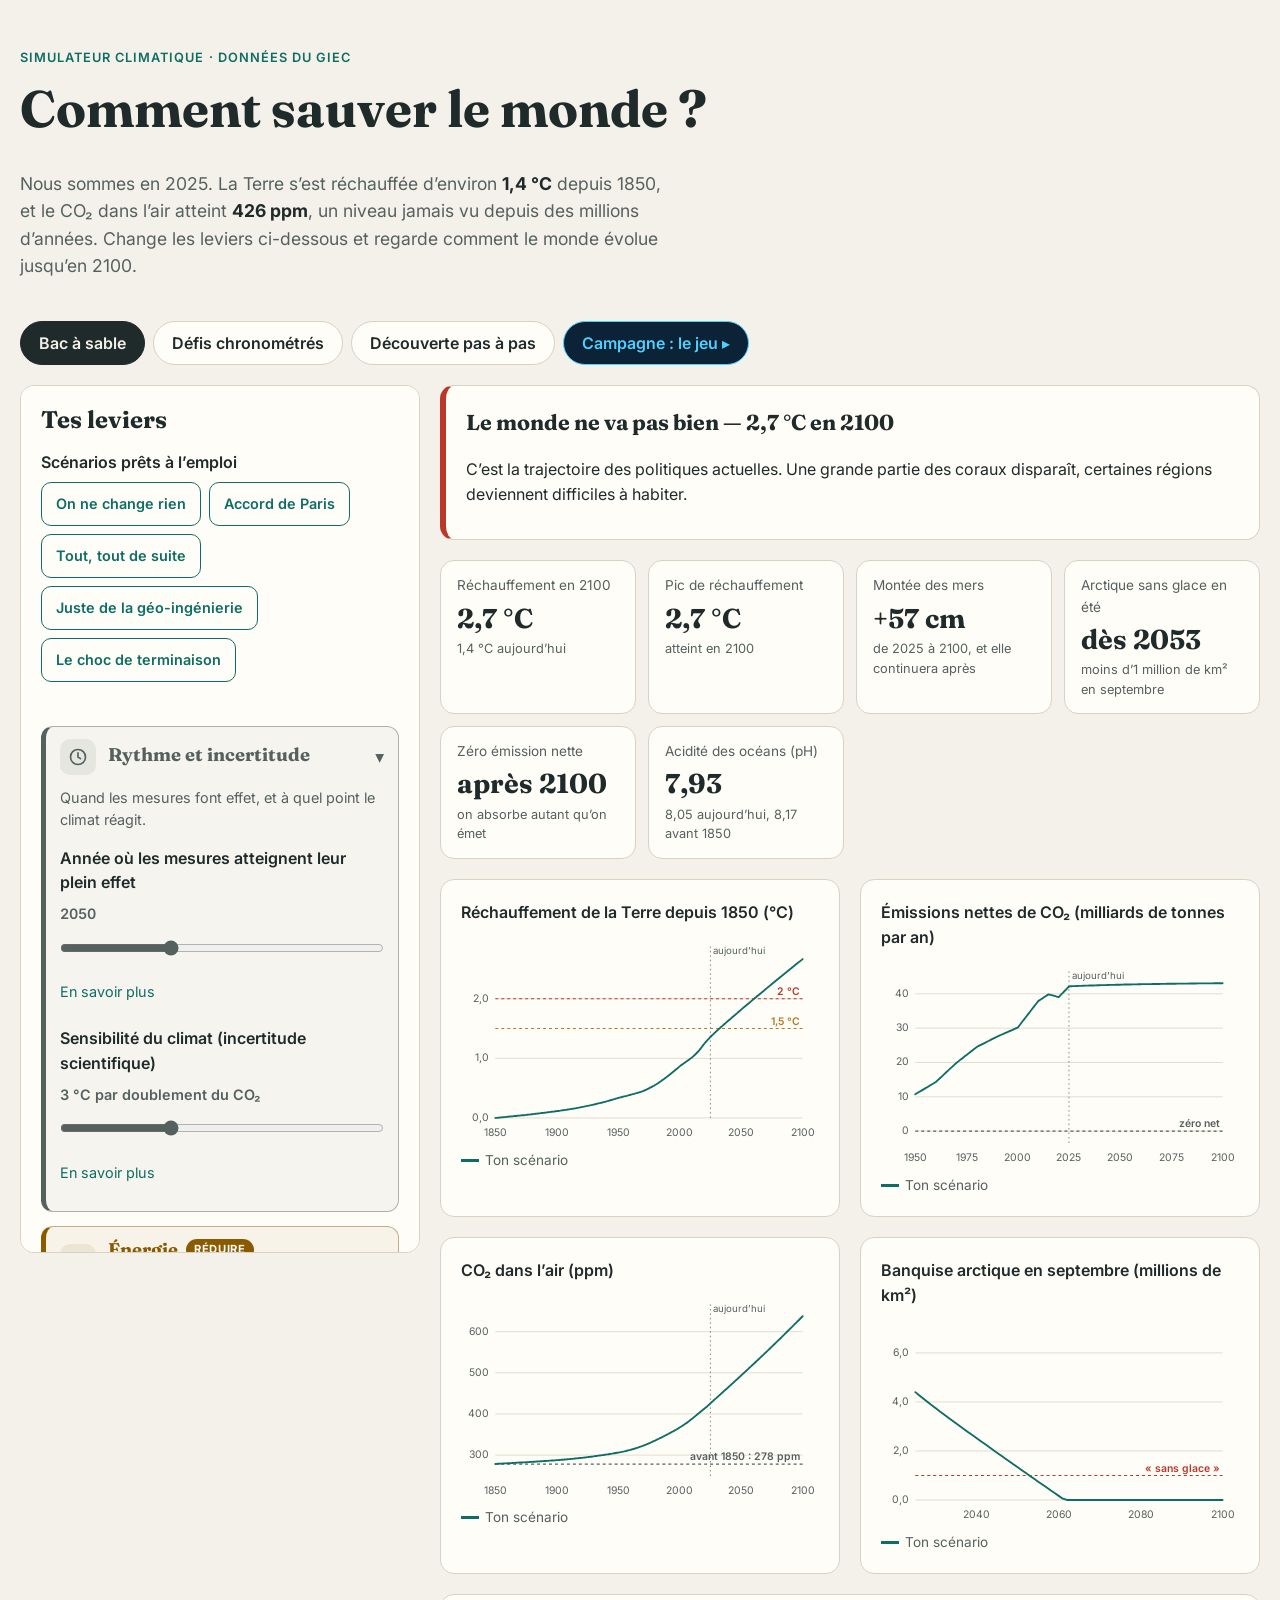
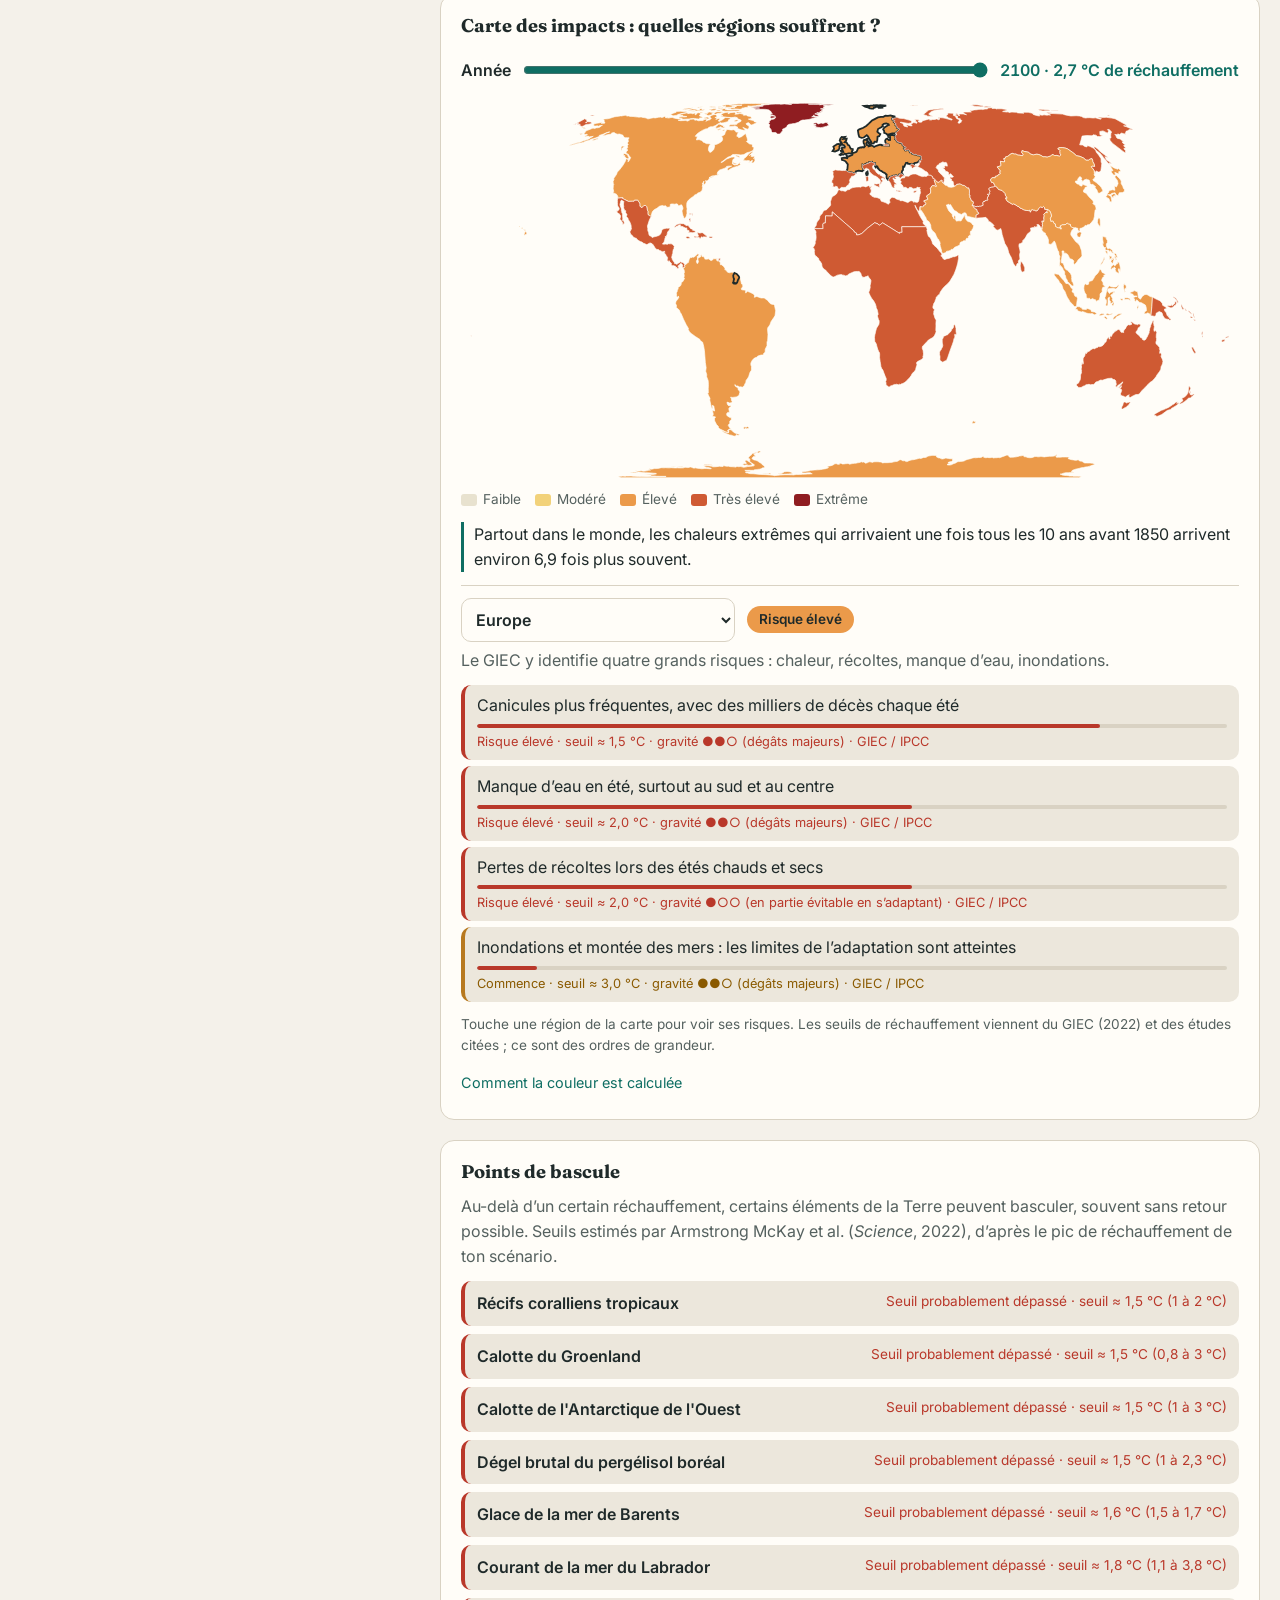
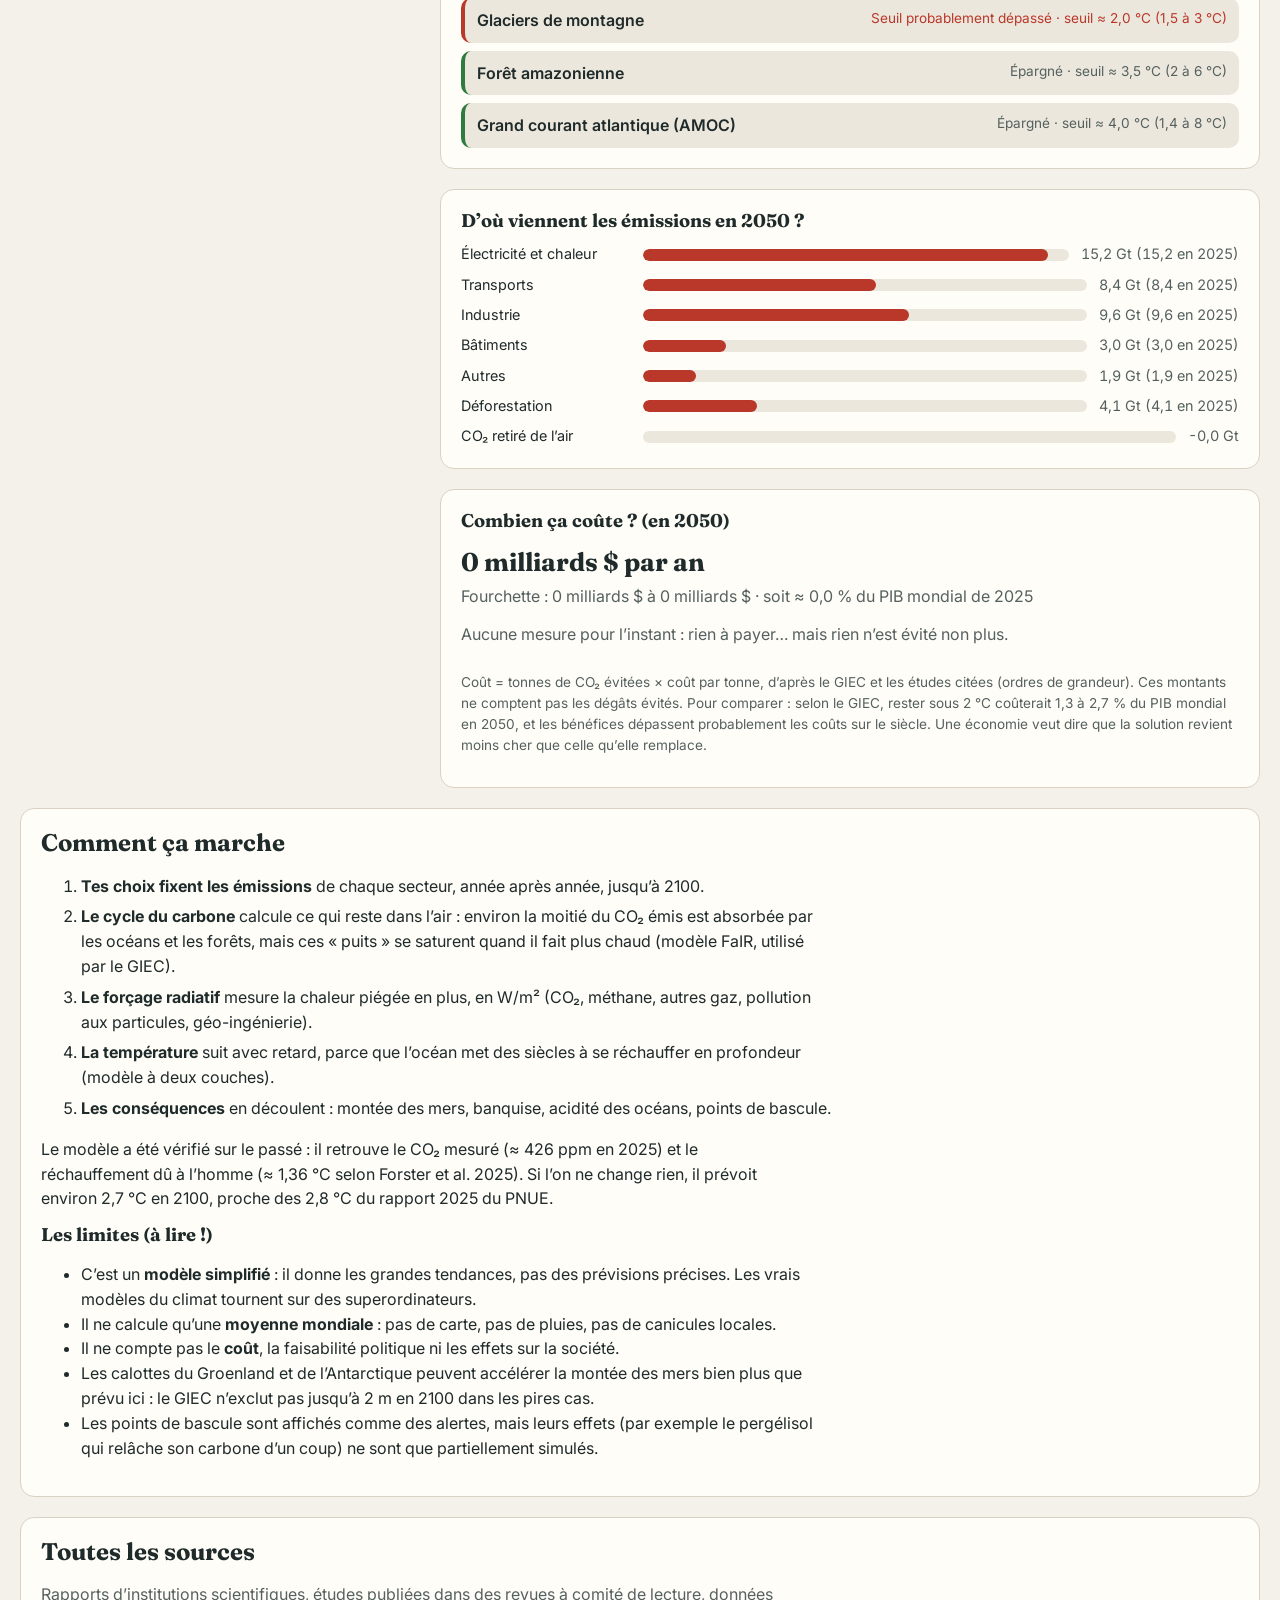
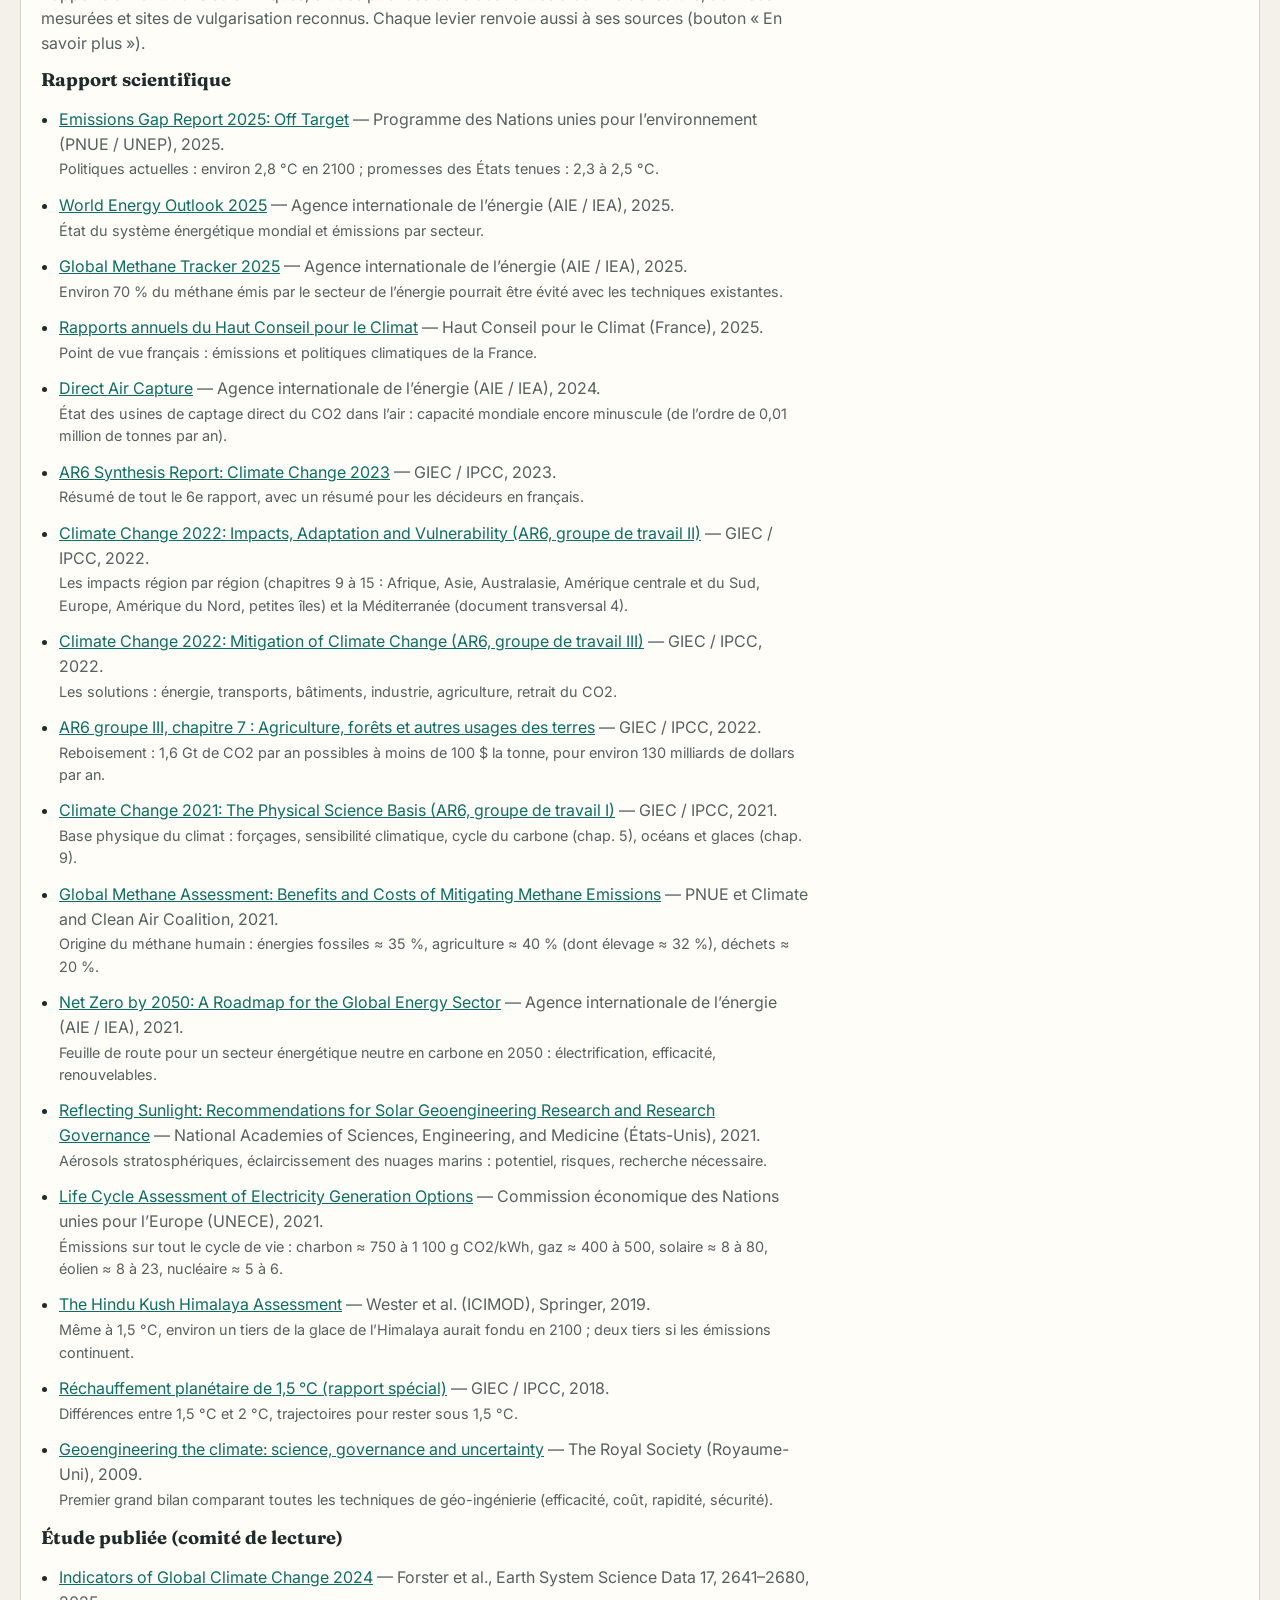
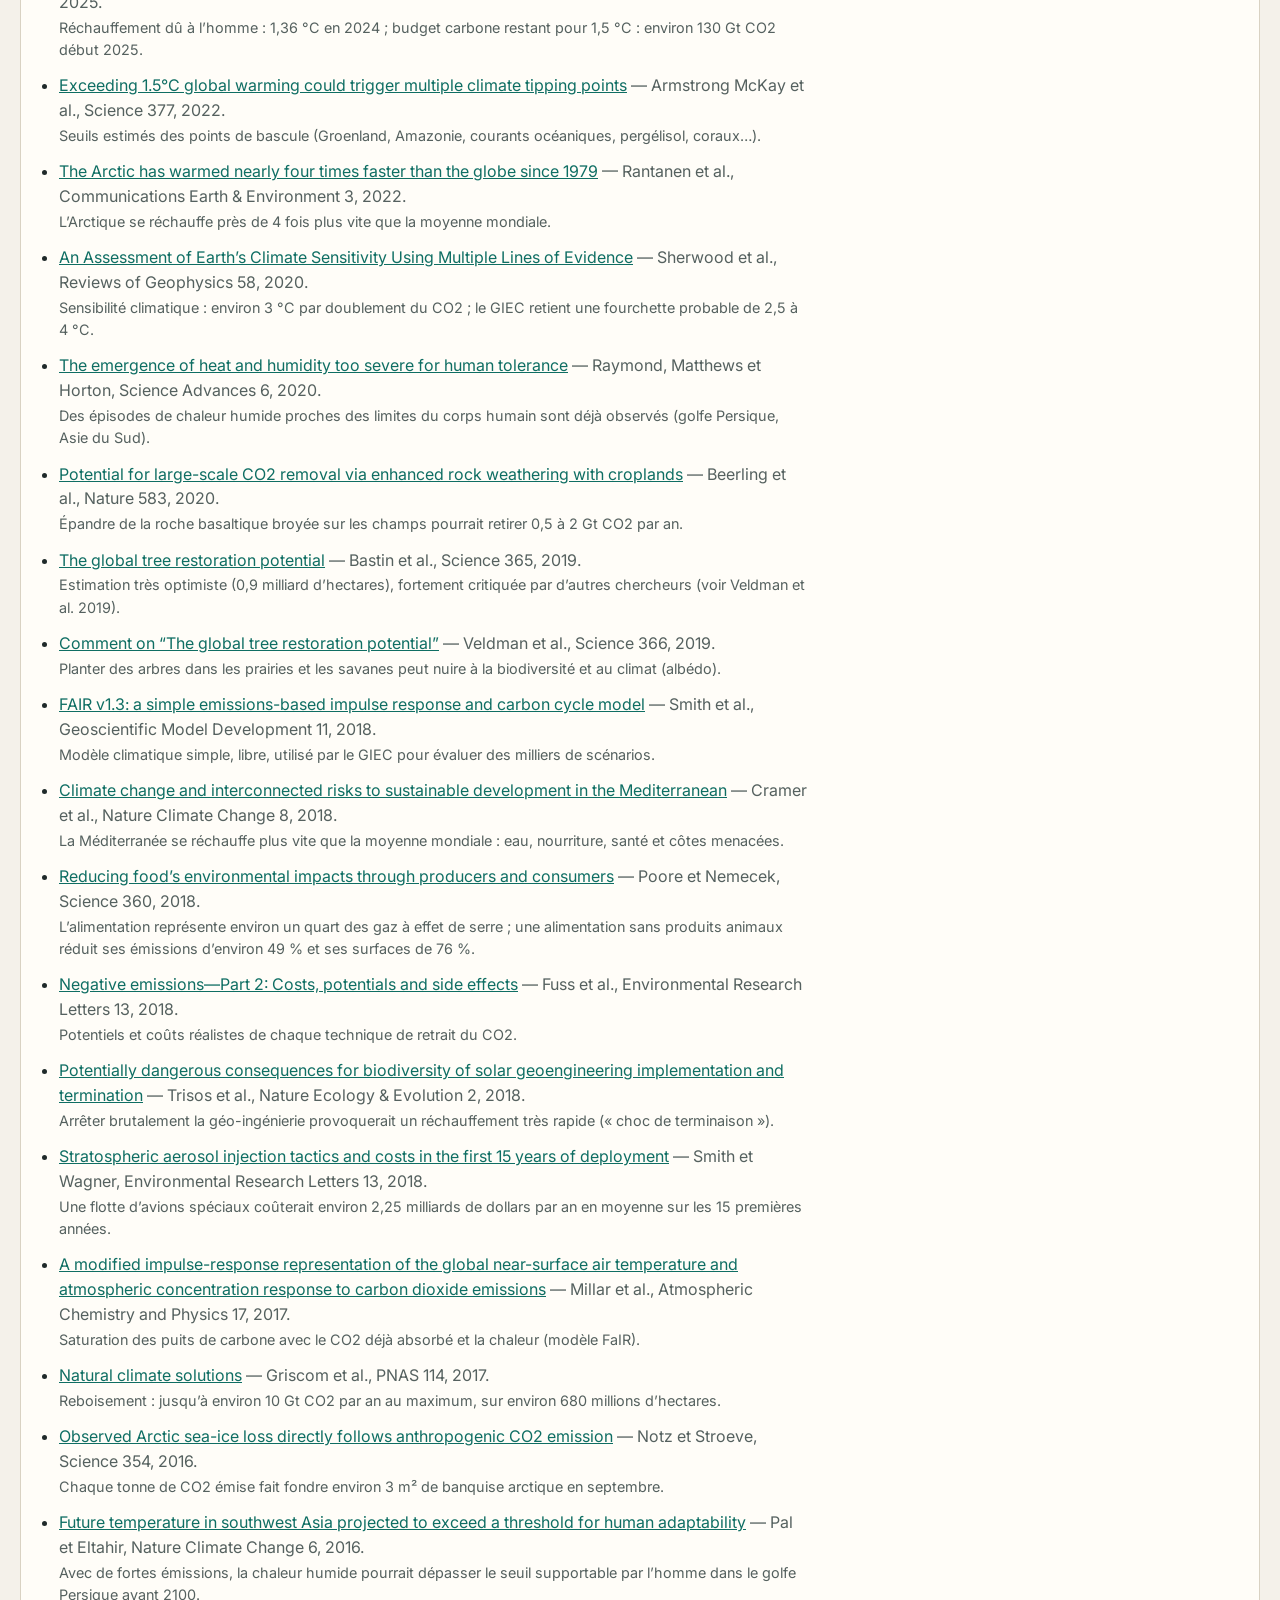
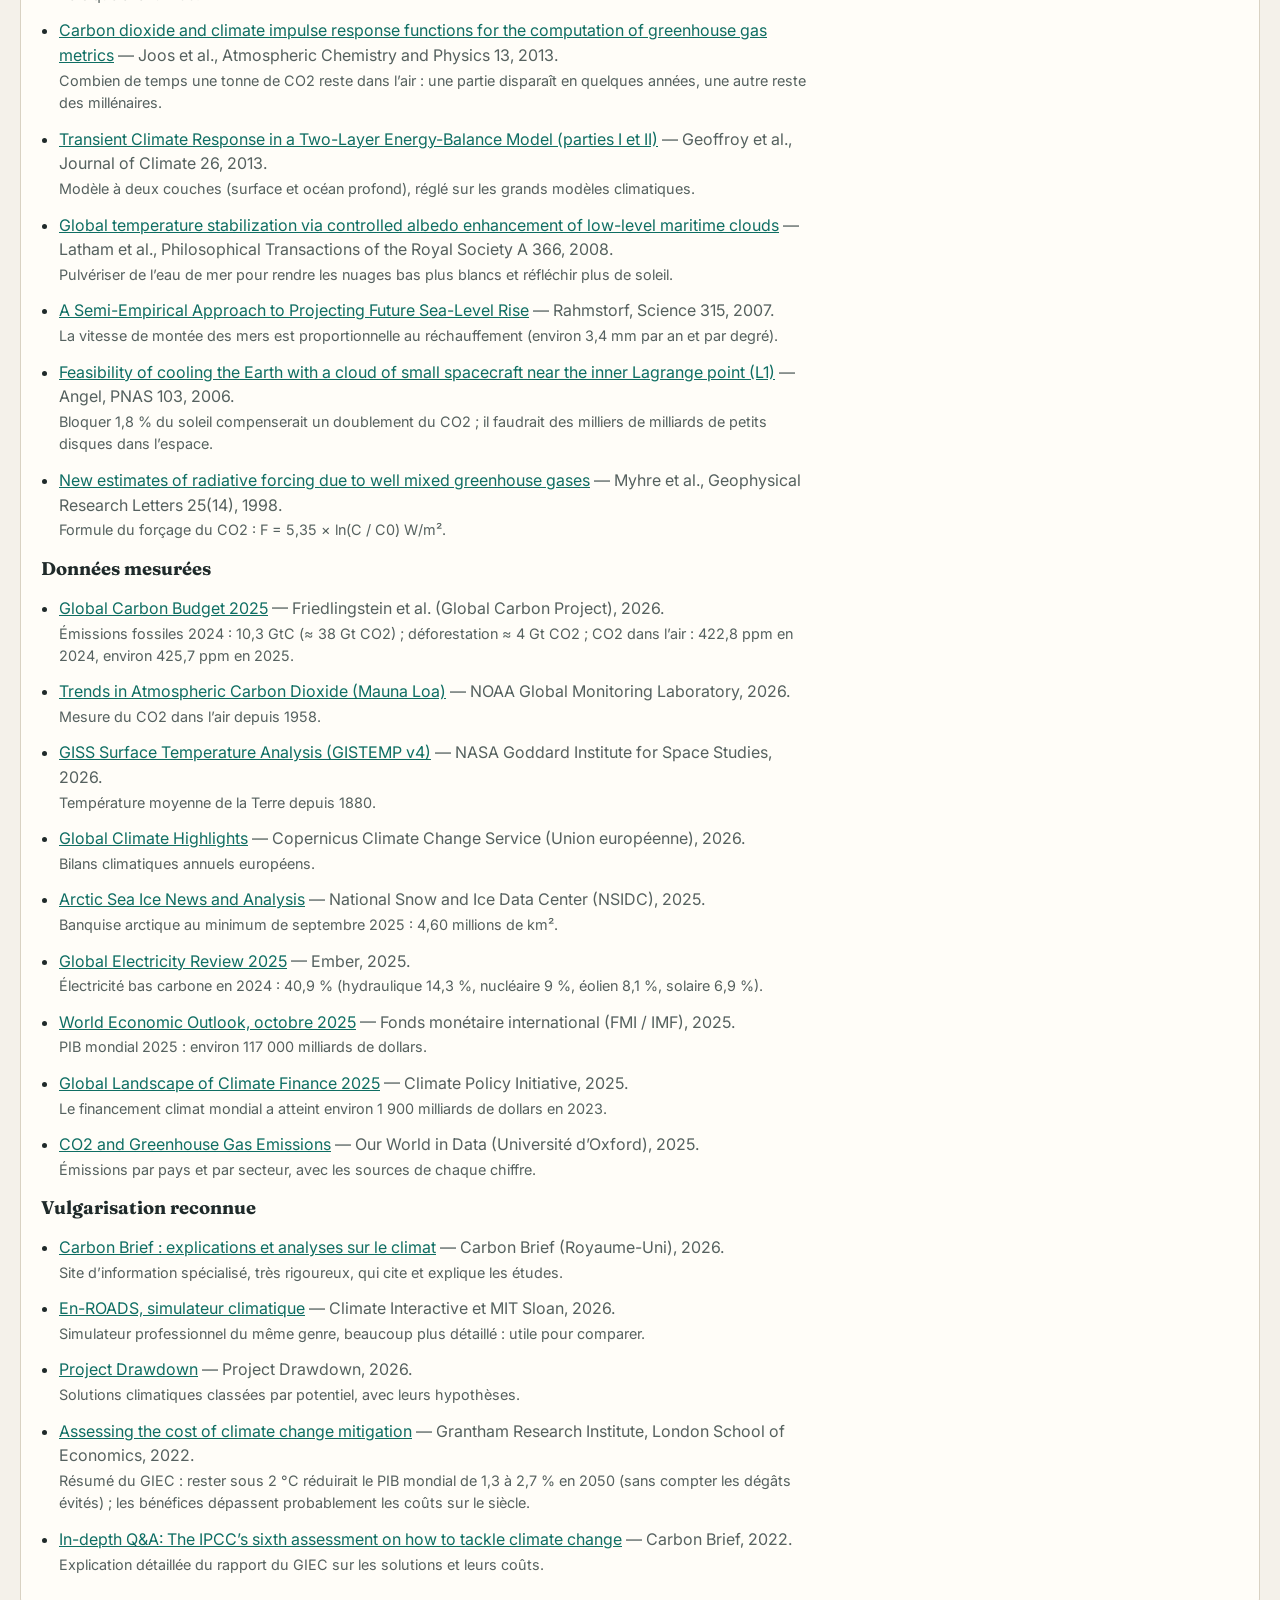
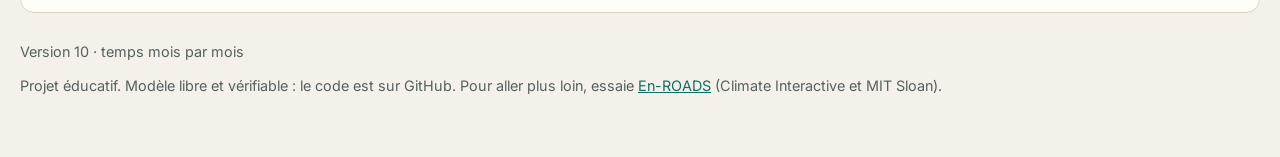
==== commit 9a4a411e: "Jeu : le temps avance mois par mois, plus lentement Un mois par seconde pour la Mission 2050 (enviro" ====
--- a/index.html
+++ b/index.html
@@ -10,7 +10,7 @@
   <link href="https://fonts.googleapis.com/css2?family=Fraunces:opsz,wght@9..144,500;9..144,700&family=Inter:wght@400;500;600&display=swap" rel="stylesheet">
   <!-- ?v=… : numéro de version, à augmenter à chaque mise en ligne pour que les navigateurs
        rechargent les fichiers au lieu de garder l'ancienne version en mémoire. -->
-  <link rel="stylesheet" href="css/style.css?v=9">
+  <link rel="stylesheet" href="css/style.css?v=10">
 </head>
 <body>
   <header class="hero">
@@ -223,7 +223,7 @@
   </section>
 
   <footer class="wrap footer">
-    <p class="version">Version 9 · jeu « Campagne »</p>
+    <p class="version">Version 10 · temps mois par mois</p>
     <p>Projet éducatif. Modèle libre et vérifiable : le code est sur GitHub. Pour aller plus loin, essaie <a href="https://www.climateinteractive.org/en-roads/">En-ROADS</a> (Climate Interactive et MIT Sloan).</p>
   </footer>
 
@@ -269,17 +269,17 @@
     </div>
   </dialog>
 
-  <script src="js/sources.js?v=9"></script>
-  <script src="js/levers.js?v=9"></script>
-  <script src="js/model.js?v=9"></script>
-  <script src="js/costs.js?v=9"></script>
-  <script src="js/charts.js?v=9"></script>
-  <script src="js/app.js?v=9"></script>
-  <script src="js/world-map.js?v=9"></script>
-  <script src="js/impacts.js?v=9"></script>
-  <script src="js/map.js?v=9"></script>
-  <script src="js/challenges.js?v=9"></script>
-  <script src="js/challenge-ui.js?v=9"></script>
-  <script src="js/tour.js?v=9"></script>
+  <script src="js/sources.js?v=10"></script>
+  <script src="js/levers.js?v=10"></script>
+  <script src="js/model.js?v=10"></script>
+  <script src="js/costs.js?v=10"></script>
+  <script src="js/charts.js?v=10"></script>
+  <script src="js/app.js?v=10"></script>
+  <script src="js/world-map.js?v=10"></script>
+  <script src="js/impacts.js?v=10"></script>
+  <script src="js/map.js?v=10"></script>
+  <script src="js/challenges.js?v=10"></script>
+  <script src="js/challenge-ui.js?v=10"></script>
+  <script src="js/tour.js?v=10"></script>
 </body>
 </html>
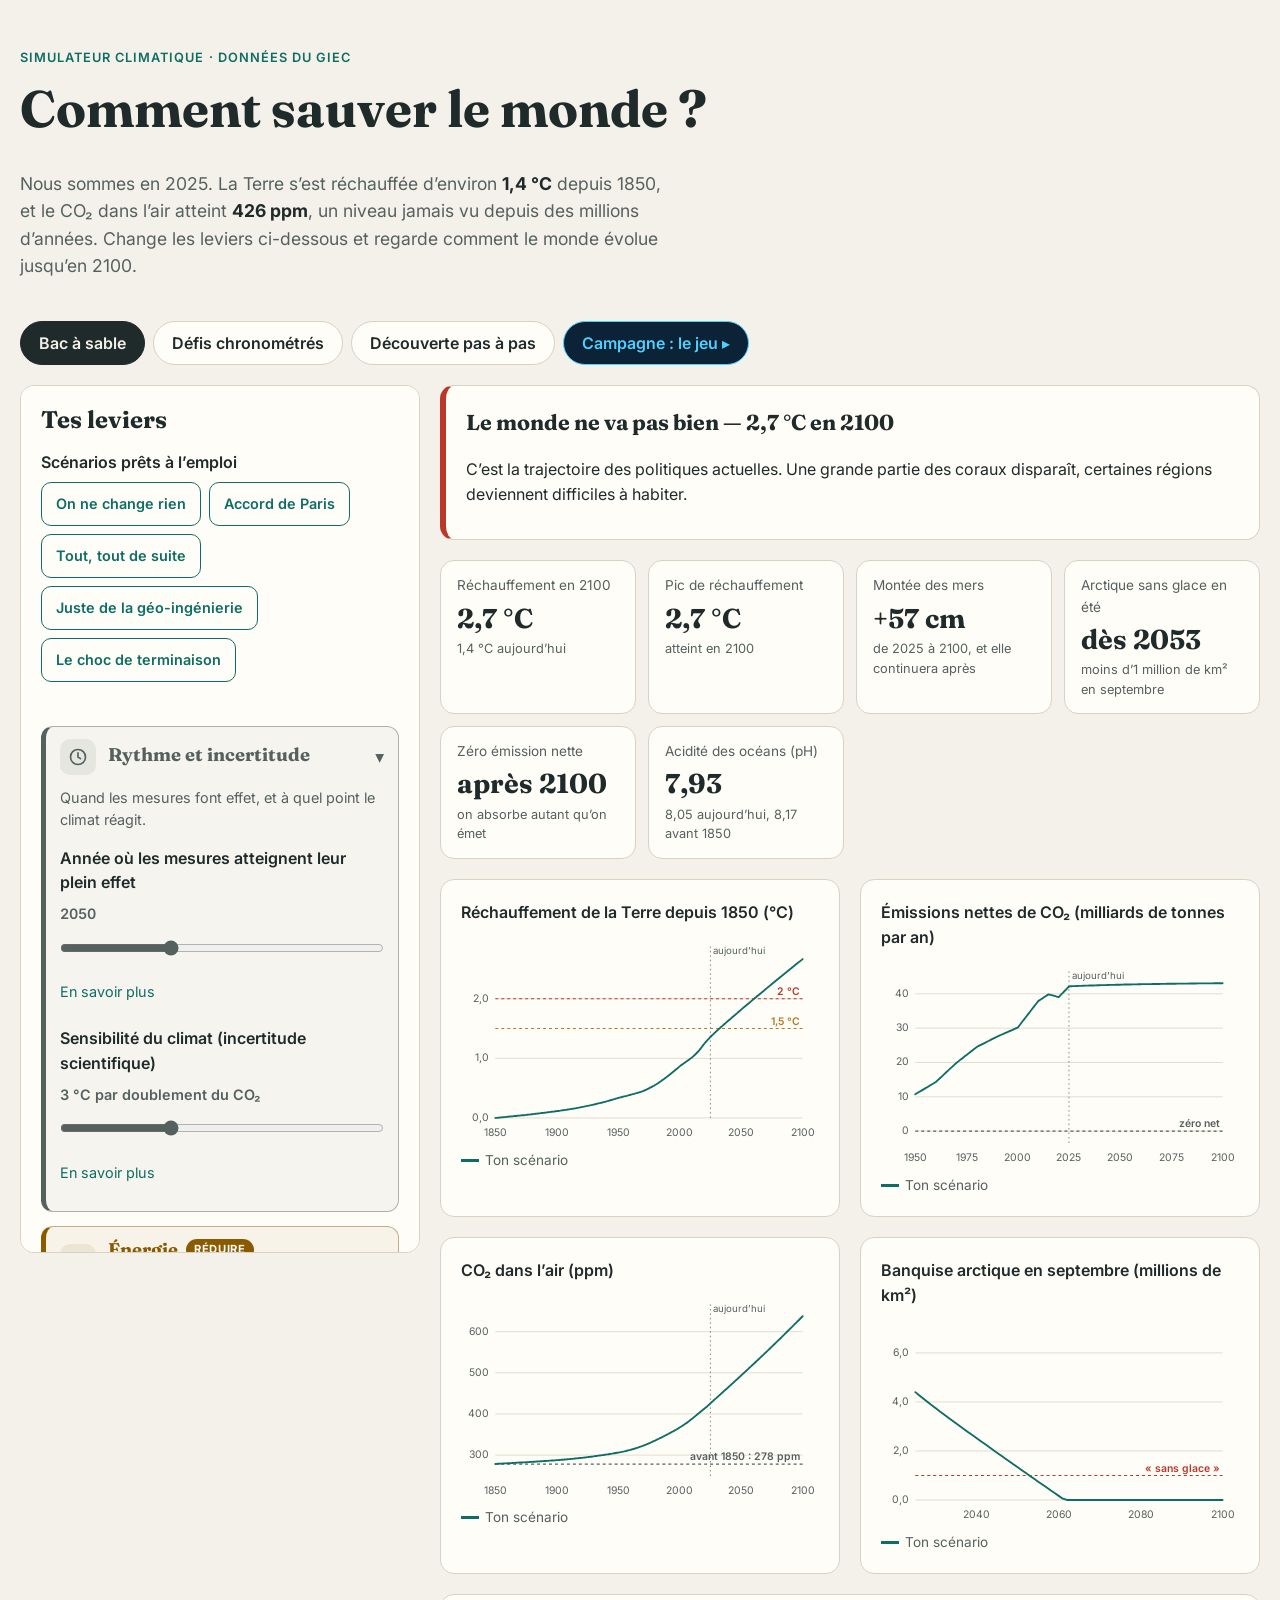
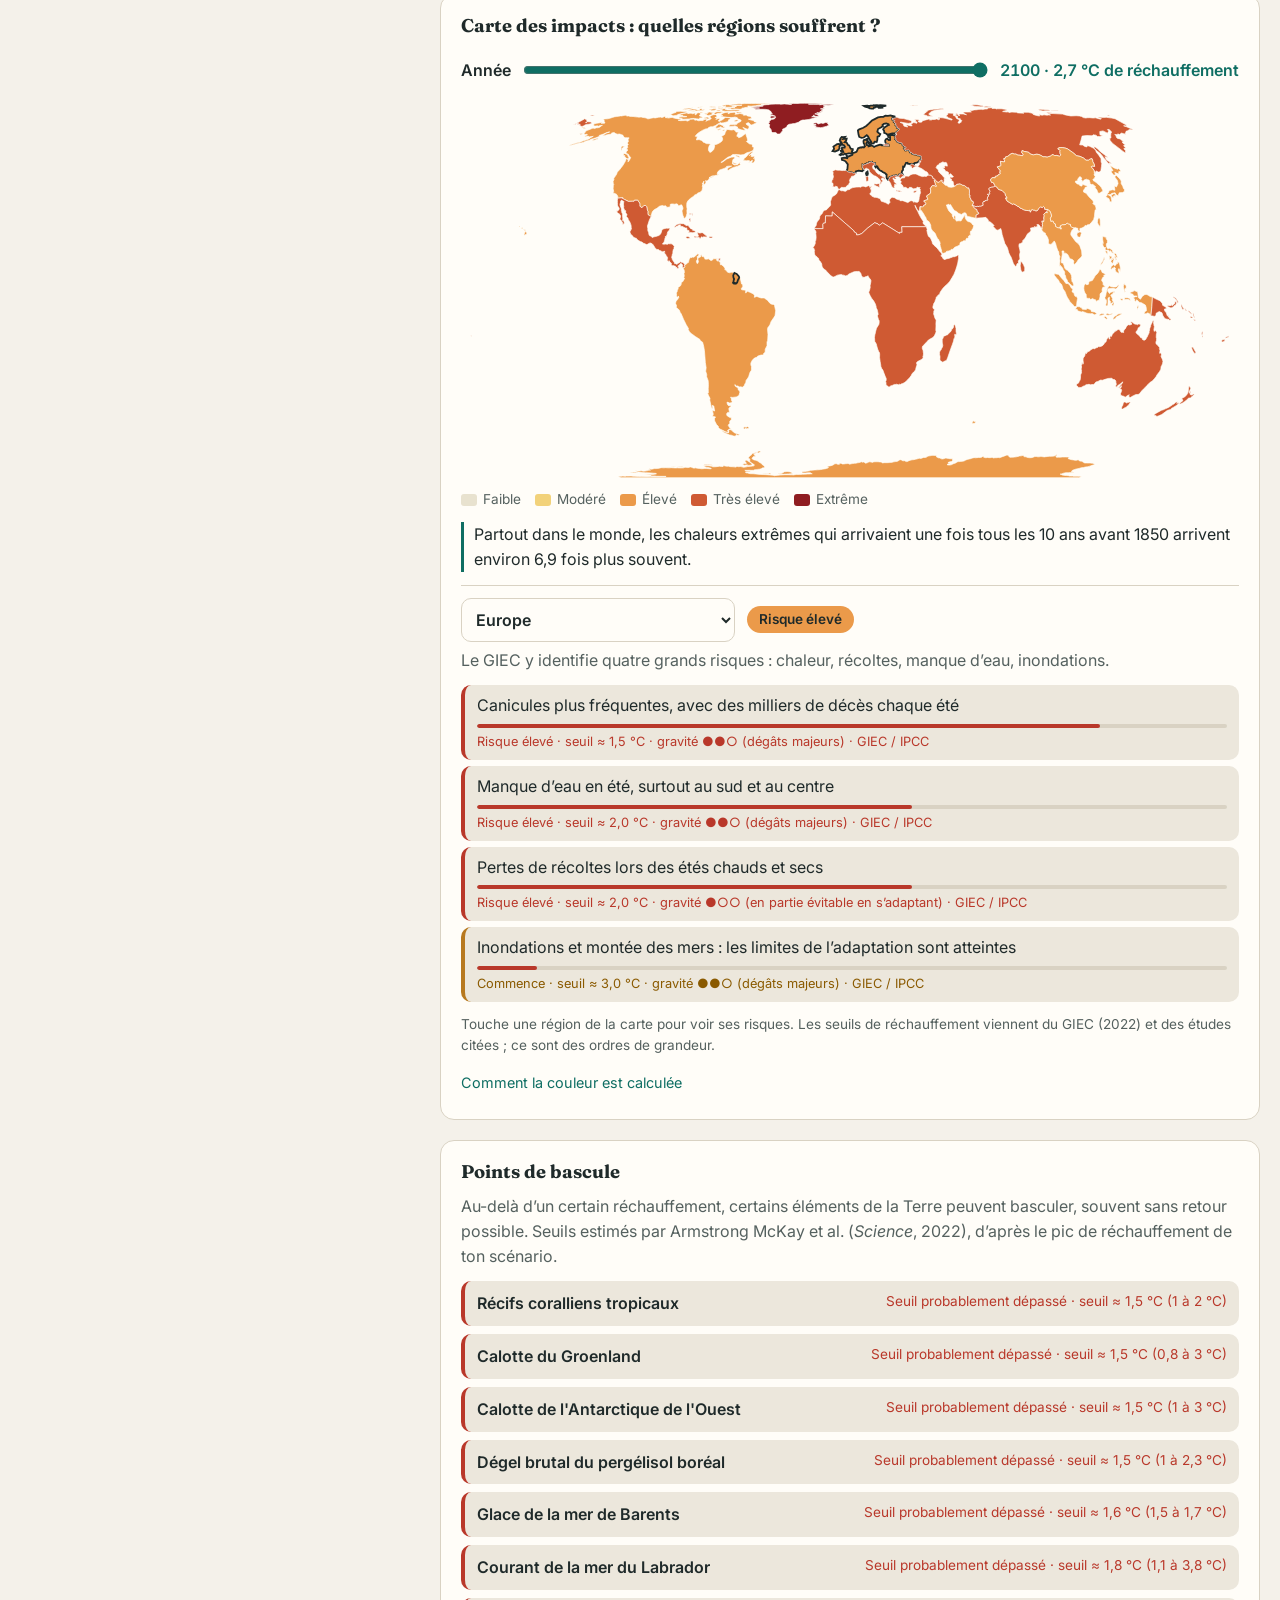
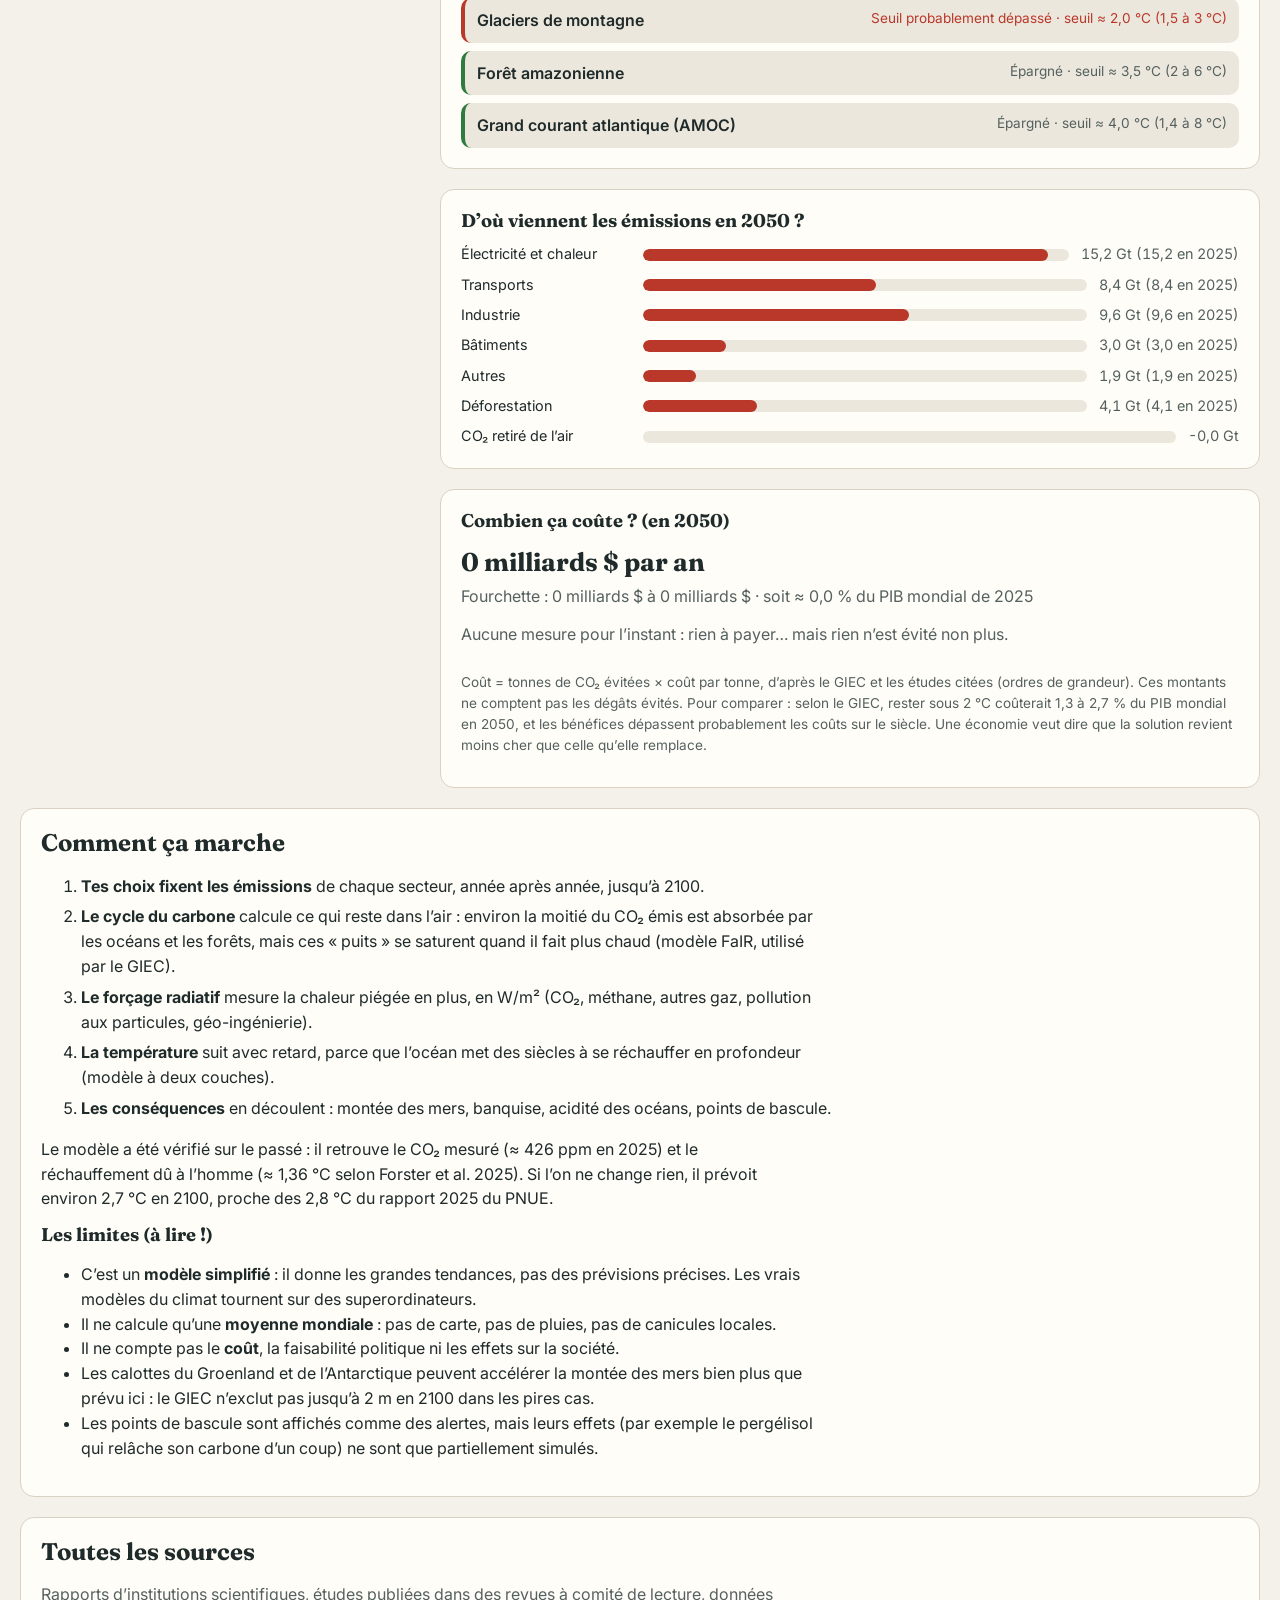
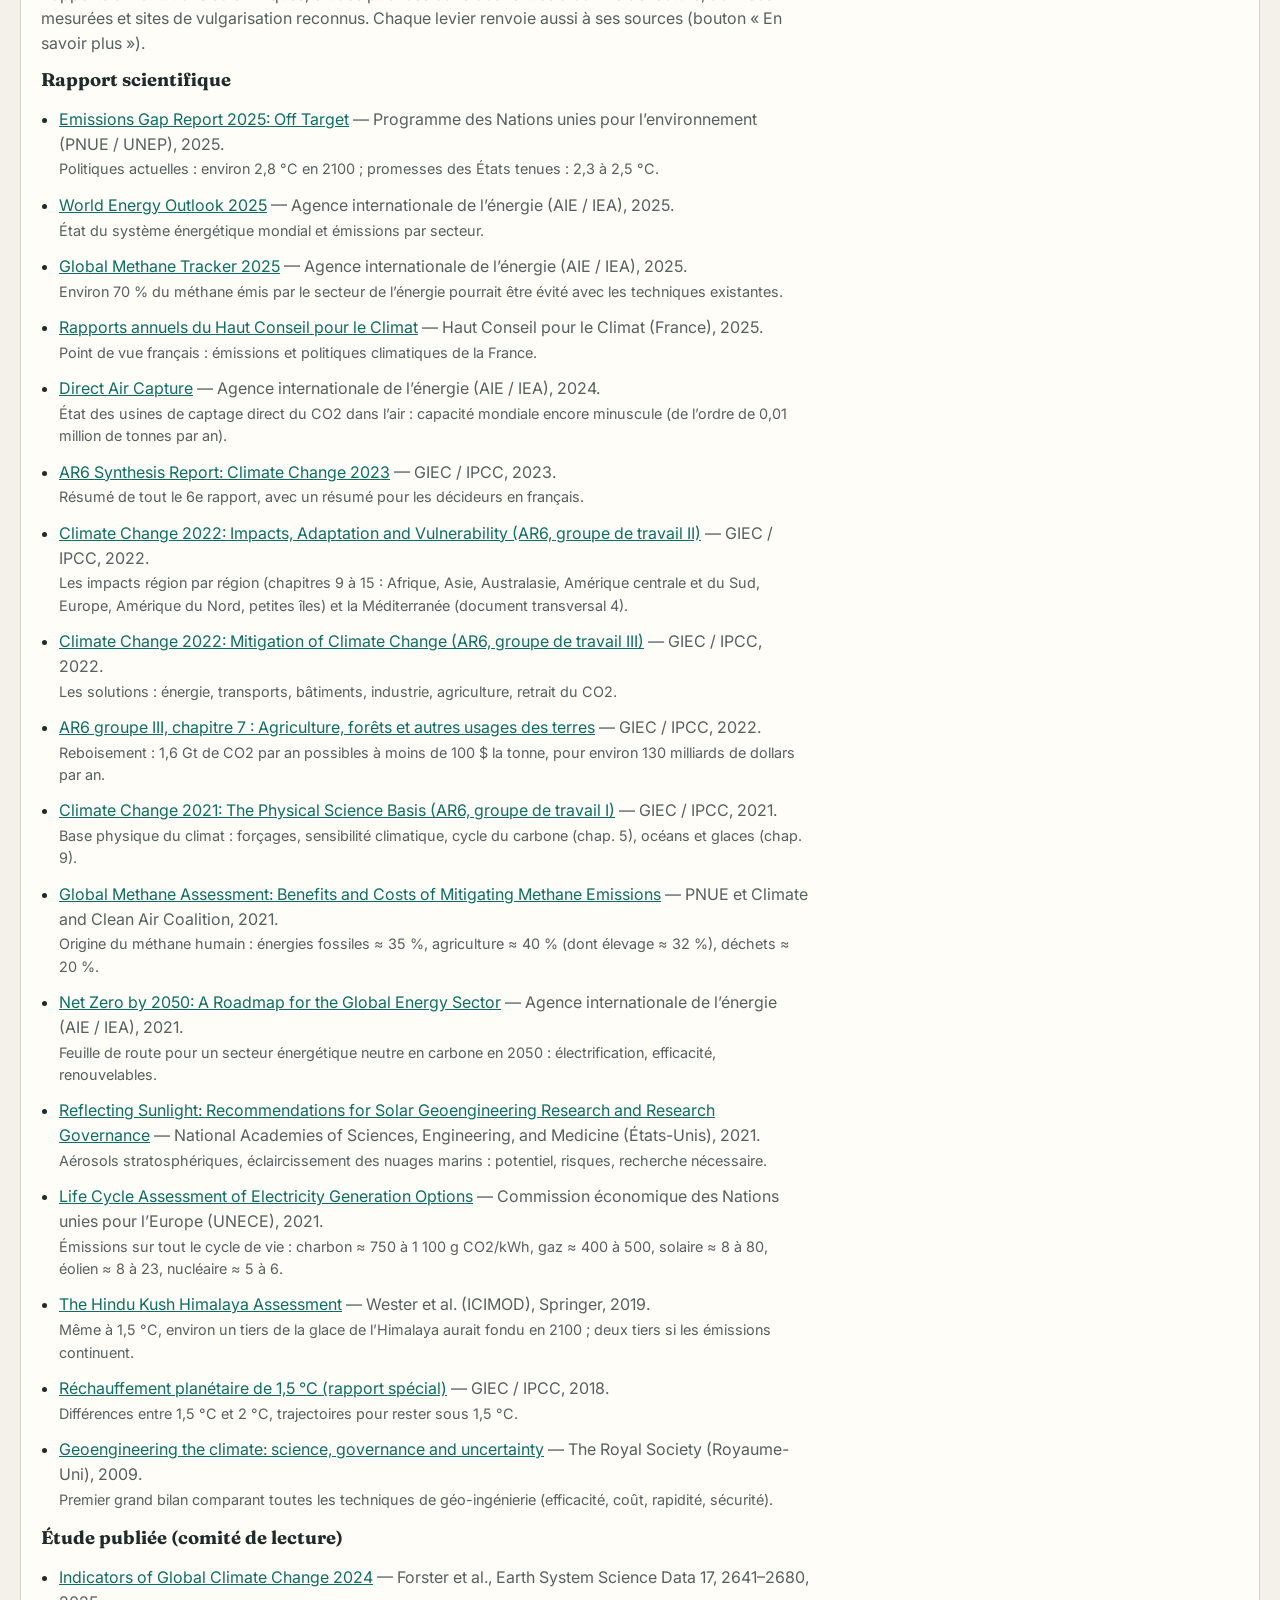
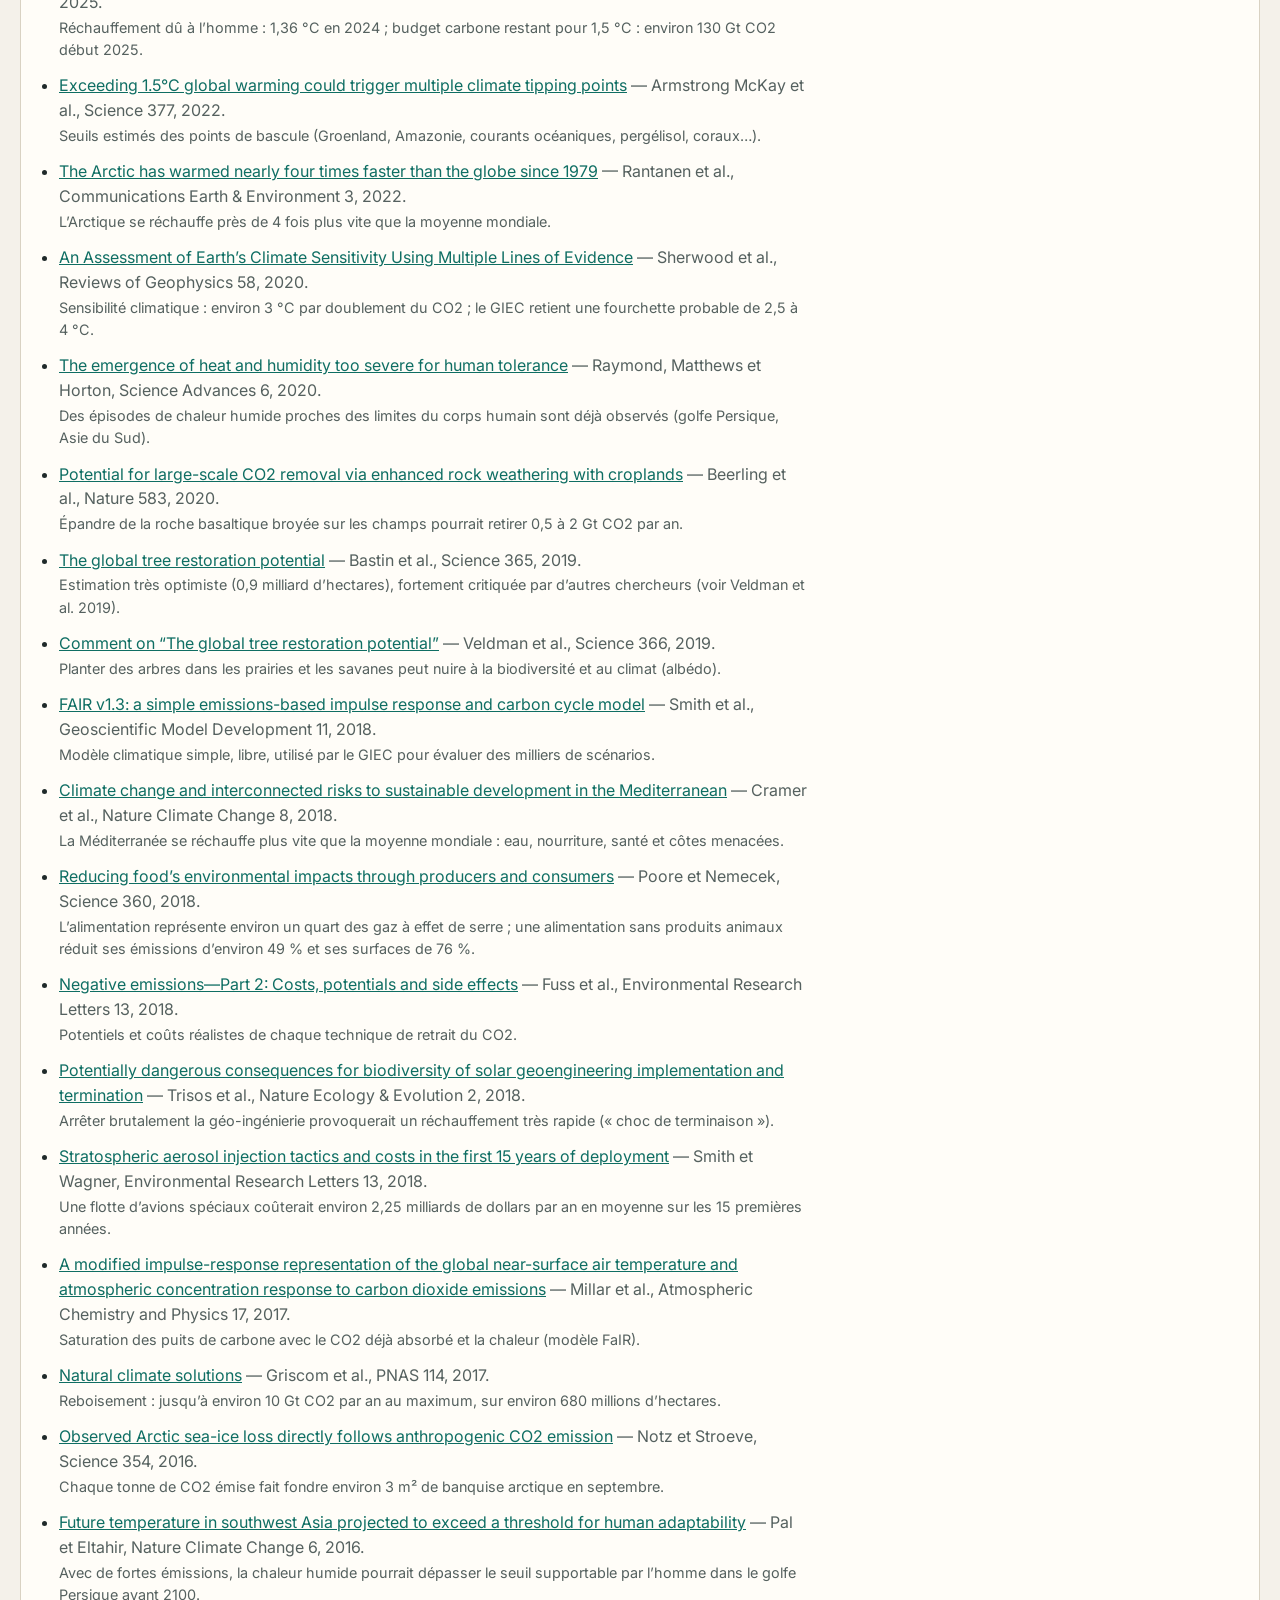
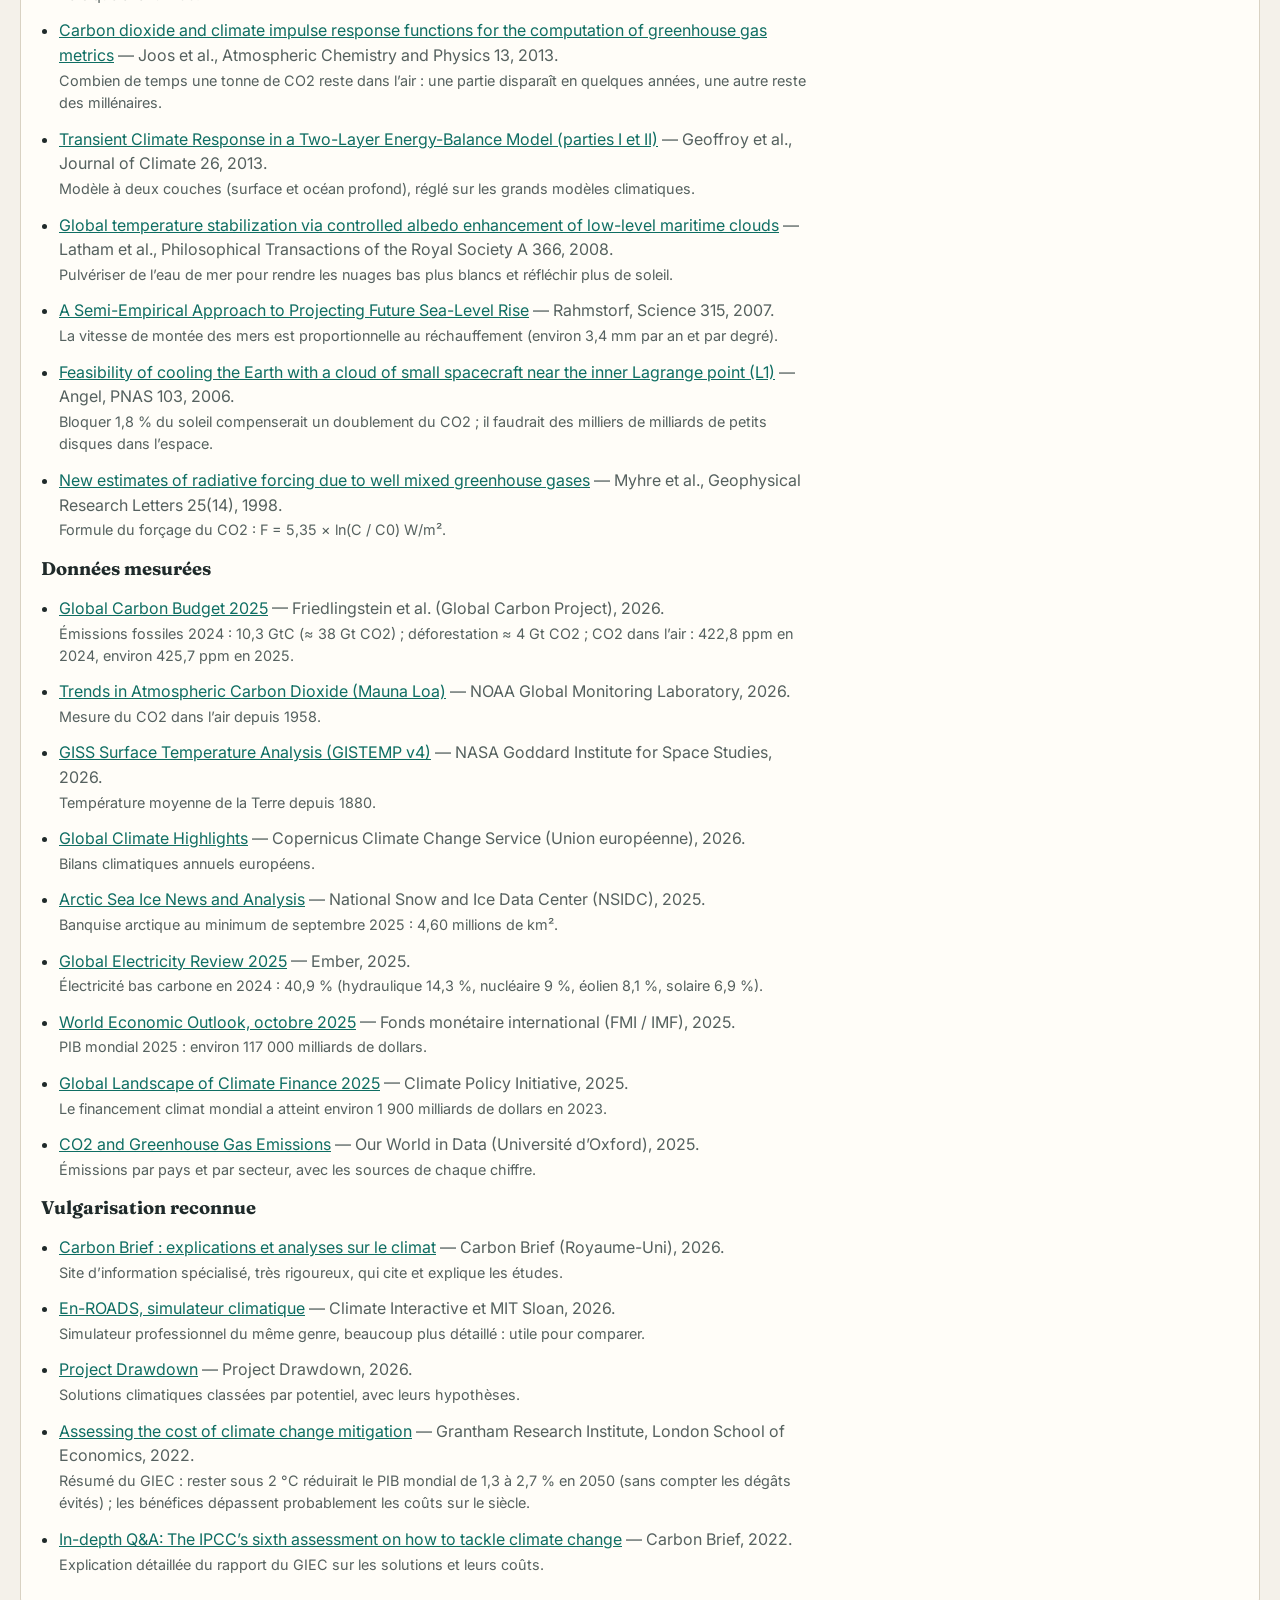
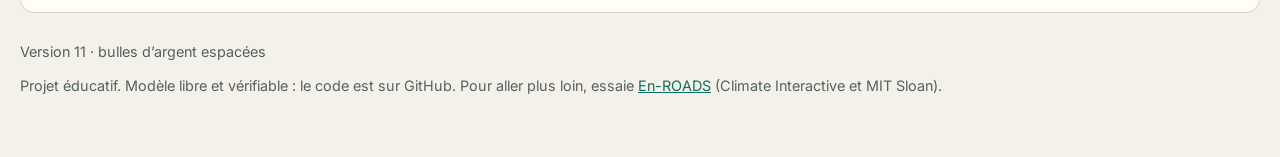
==== commit d92c9440: "Jeu : bulles d'argent plus espacées En moyenne une bulle d'argent toutes les 8 secondes à vitesse no" ====
--- a/index.html
+++ b/index.html
@@ -10,7 +10,7 @@
   <link href="https://fonts.googleapis.com/css2?family=Fraunces:opsz,wght@9..144,500;9..144,700&family=Inter:wght@400;500;600&display=swap" rel="stylesheet">
   <!-- ?v=… : numéro de version, à augmenter à chaque mise en ligne pour que les navigateurs
        rechargent les fichiers au lieu de garder l'ancienne version en mémoire. -->
-  <link rel="stylesheet" href="css/style.css?v=10">
+  <link rel="stylesheet" href="css/style.css?v=11">
 </head>
 <body>
   <header class="hero">
@@ -223,7 +223,7 @@
   </section>
 
   <footer class="wrap footer">
-    <p class="version">Version 10 · temps mois par mois</p>
+    <p class="version">Version 11 · bulles d’argent espacées</p>
     <p>Projet éducatif. Modèle libre et vérifiable : le code est sur GitHub. Pour aller plus loin, essaie <a href="https://www.climateinteractive.org/en-roads/">En-ROADS</a> (Climate Interactive et MIT Sloan).</p>
   </footer>
 
@@ -269,17 +269,17 @@
     </div>
   </dialog>
 
-  <script src="js/sources.js?v=10"></script>
-  <script src="js/levers.js?v=10"></script>
-  <script src="js/model.js?v=10"></script>
-  <script src="js/costs.js?v=10"></script>
-  <script src="js/charts.js?v=10"></script>
-  <script src="js/app.js?v=10"></script>
-  <script src="js/world-map.js?v=10"></script>
-  <script src="js/impacts.js?v=10"></script>
-  <script src="js/map.js?v=10"></script>
-  <script src="js/challenges.js?v=10"></script>
-  <script src="js/challenge-ui.js?v=10"></script>
-  <script src="js/tour.js?v=10"></script>
+  <script src="js/sources.js?v=11"></script>
+  <script src="js/levers.js?v=11"></script>
+  <script src="js/model.js?v=11"></script>
+  <script src="js/costs.js?v=11"></script>
+  <script src="js/charts.js?v=11"></script>
+  <script src="js/app.js?v=11"></script>
+  <script src="js/world-map.js?v=11"></script>
+  <script src="js/impacts.js?v=11"></script>
+  <script src="js/map.js?v=11"></script>
+  <script src="js/challenges.js?v=11"></script>
+  <script src="js/challenge-ui.js?v=11"></script>
+  <script src="js/tour.js?v=11"></script>
 </body>
 </html>
